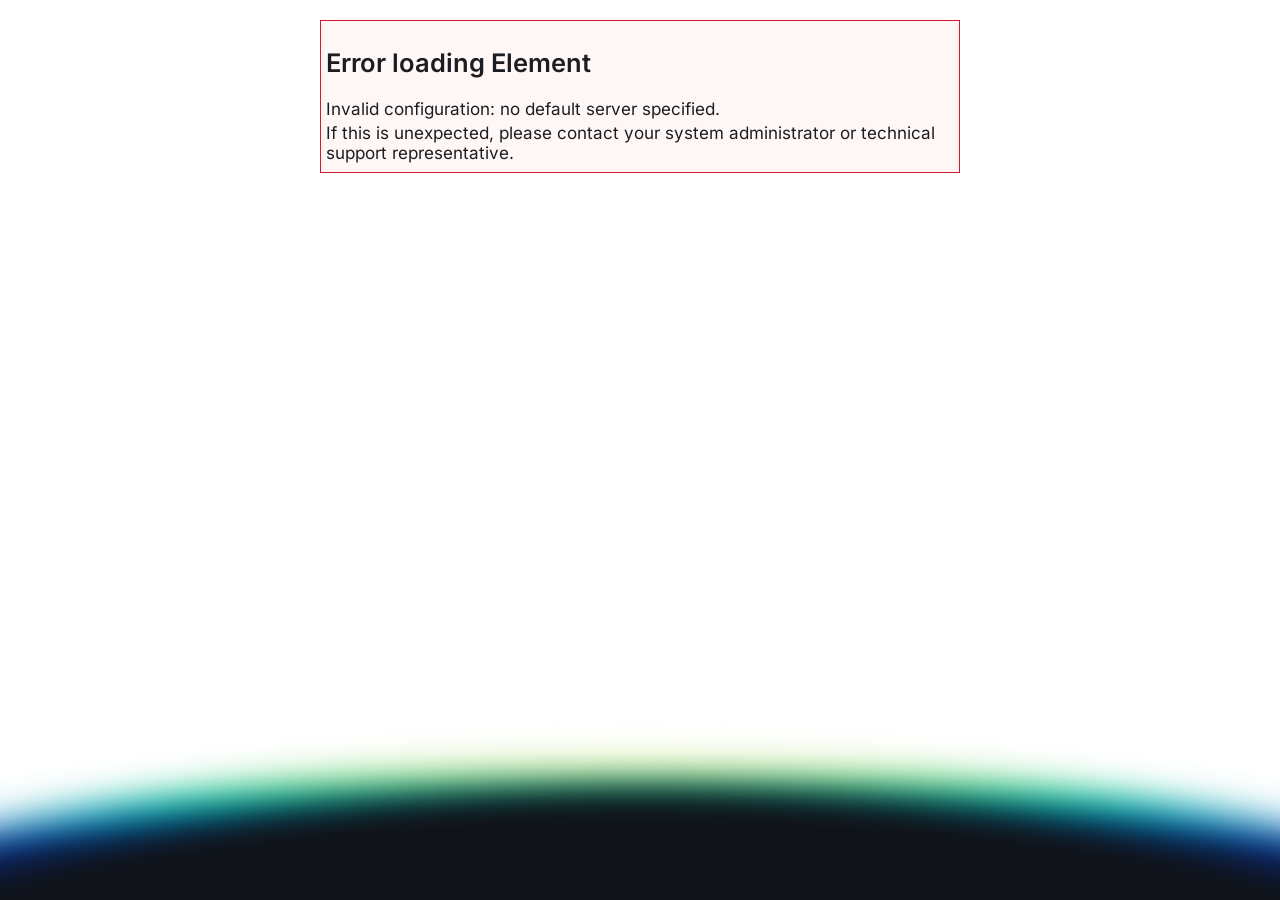
==== mobile_guide/index.html @ f9a5f27f "Init repo" ====
<!doctype html>
<!--
    Please note: This page is similar to the one at mobile.element.io so any changes made here can potentially
    be applied to that site as well. They still share the mobile-apps.ts file for updating the app metadata.
-->
<html lang="en">
    <head>
        <title>Element Mobile Guide</title>
        <meta name="viewport" content="width=device-width, initial-scale=1.0" />
        <meta name="apple-itunes-app" content="app-id=id1631335820" />
    <script defer src="../bundles/d26c72fdccc8e292f681/mobileguide.js"></script><link href="../bundles/d26c72fdccc8e292f681/mobileguide.css" rel="stylesheet"></head>

    <body>
        <div class="mx_HomePage_errorContainer">
            <!-- populated by JS if needed -->
        </div>

        <div class="mx_HomePage_container">
            <header>
                <div class="mx_HomePage_header">
                    <div>
                        <img src="./assets/element-logo.svg" alt="Element Logo" width="148px" height="32px" />
                    </div>
                    <div>
                        <p id="header_title">Join Element.</p>
                    </div>
                </div>
                <hr />
            </header>

            <main>
                <div class="mx_HomePage_col mx_Spacer">
                    <p>
                        The <a id="back_to_element_button" href="#" class="mx_DesktopLink">desktop site</a> does
                        <b>not</b> work on mobile, please download the app.
                    </p>
                </div>
                <div class="mx_HomePage_col mx_Spacer">
                    <div class="mx_HomePage_row">
                        <div class="mx_HomePage_step_number">
                            <span>1</span>
                        </div>
                        <div>
                            <h1 id="step1_heading">Download Element</h1>
                            <div class="mx_StoreLinks">
                                <a
                                    href="https://apps.apple.com/app/element-x-secure-chat-call/id1631335820"
                                    target="_blank"
                                    class="mx_StoreBadge"
                                    id="app_store_link"
                                >
                                    <img
                                        src="./assets/app-store-badge.svg"
                                        alt="Download on the App Store."
                                        width="120px"
                                        height="40px"
                                    />
                                </a>
                                <a
                                    href="https://play.google.com/store/apps/details?id=io.element.android.x"
                                    target="_blank"
                                    class="mx_StoreBadge"
                                    id="play_store_link"
                                >
                                    <img
                                        src="./assets/google-play-badge.svg"
                                        alt="Get it on Google Play."
                                        width="135px"
                                        height="40px"
                                    />
                                </a>
                            </div>
                            <p id="f_droid_section">
                                Also available on
                                <a
                                    href="https://f-droid.org/packages/io.element.android.x"
                                    target="_blank"
                                    class="mx_ClearDecoration"
                                    id="f_droid_link"
                                    >F-Droid</a
                                >
                            </p>
                        </div>
                    </div>
                </div>
                <div id="step2_container" class="mx_HomePage_col mx_Spacer" style="display: none">
                    <div class="mx_HomePage_row">
                        <div class="mx_HomePage_step_number">
                            <span>2</span>
                        </div>
                        <div>
                            <h1>Come back here to sign in</h1>
                            <p id="step2_description">This will set up your app</p>
                            <a class="mx_Button" id="deep_link_button" href="#">Sign in</a>
                        </div>
                    </div>
                </div>
            </main>
        </div>

        <footer>
            <div class="mx_BottomGradient"></div>
        </footer>
    </body>
</html>
---- bundles/d26c72fdccc8e292f681/mobileguide.css ----
@layer cpd-semantic, custom, cpd-base;@font-face{ascent-override:91.2883%;descent-override:22.7301%;font-display:swap;font-family:"Inter Fallback: Helvetica Neue";font-style:normal;font-weight:400;line-gap-override:0%;size-adjust:106.1198%;src:local("Helvetica Neue"),local("HelveticaNeue")}@font-face{ascent-override:89.9412%;descent-override:22.3946%;font-display:swap;font-family:"Inter Fallback: Segoe UI";font-style:normal;font-weight:400;size-adjust:107.7093%;src:local("Segoe UI"),local("SegoeUI")}@font-face{ascent-override:90.2384%;descent-override:22.4686%;font-display:swap;font-family:"Inter Fallback: Roboto";font-style:normal;font-weight:400;size-adjust:107.3546%;src:local("Roboto Regular"),local("Roboto-Regular")}@font-face{ascent-override:92.3027%;descent-override:22.9826%;font-display:swap;font-family:"Inter Fallback: Ubuntu";font-style:normal;font-weight:400;line-gap-override:0%;size-adjust:104.9536%;src:local("Ubuntu Regular"),local("Ubuntu-Regular")}@font-face{ascent-override:92.9112%;descent-override:23.1342%;font-display:swap;font-family:"Inter Fallback: Fira Sans";font-style:normal;font-weight:400;size-adjust:104.2662%;src:local("Fira Sans Regular"),local("FiraSans-Regular")}@font-face{ascent-override:96.1571%;descent-override:23.9423%;font-display:swap;font-family:"Inter Fallback: Noto Sans";font-style:normal;font-weight:400;size-adjust:100.7466%;src:local("Noto Sans Regular"),local("NotoSans-Regular")}@font-face{ascent-override:90.4365%;descent-override:22.518%;font-display:swap;font-family:"Inter Fallback: Arial";font-style:normal;font-weight:400;line-gap-override:0%;size-adjust:107.1194%;src:local("Arial"),local("ArialMT")}@font-face{ascent-override:90.3285%;descent-override:22.4911%;font-display:swap;font-family:"Inter Fallback: Helvetica Neue";font-style:italic;font-weight:400;line-gap-override:0%;size-adjust:107.2475%;src:local("Helvetica Neue Italic"),local("HelveticaNeue-Italic")}@font-face{ascent-override:87.4238%;descent-override:21.7678%;font-display:swap;font-family:"Inter Fallback: Segoe UI";font-style:italic;font-weight:400;size-adjust:110.8108%;src:local("Segoe UI Italic"),local("SegoeUI-Italic")}@font-face{ascent-override:87.2269%;descent-override:21.7188%;font-display:swap;font-family:"Inter Fallback: Roboto";font-style:italic;font-weight:400;size-adjust:111.0609%;src:local("Roboto Italic"),local("Roboto-Italic")}@font-face{ascent-override:88.7154%;descent-override:22.0894%;font-display:swap;font-family:"Inter Fallback: Ubuntu";font-style:italic;font-weight:400;line-gap-override:0%;size-adjust:109.1974%;src:local("Ubuntu Italic"),local("Ubuntu-Italic")}@font-face{ascent-override:91.3366%;descent-override:22.7421%;font-display:swap;font-family:"Inter Fallback: Fira Sans";font-style:italic;font-weight:400;size-adjust:106.0637%;src:local("Fira Sans Italic"),local("FiraSans-Italic")}@font-face{ascent-override:90.1268%;descent-override:22.4409%;font-display:swap;font-family:"Inter Fallback: Noto Sans";font-style:italic;font-weight:400;size-adjust:107.4874%;src:local("Noto Sans Italic"),local("NotoSans-Italic")}@font-face{ascent-override:89.885%;descent-override:22.3806%;font-display:swap;font-family:"Inter Fallback: Arial";font-style:italic;font-weight:400;line-gap-override:0%;size-adjust:107.7766%;src:local("Arial Italic"),local("Arial-ItalicMT")}@font-face{ascent-override:93.3765%;descent-override:23.25%;font-display:swap;font-family:"Inter Fallback: Helvetica Neue";font-style:normal;font-weight:500;line-gap-override:0%;size-adjust:103.7466%;src:local("Helvetica Neue Medium"),local("HelveticaNeue-Medium")}@font-face{ascent-override:91.8744%;descent-override:22.876%;font-display:swap;font-family:"Inter Fallback: Segoe UI";font-style:normal;font-weight:500;size-adjust:105.4429%;src:local("Segoe UI Semibold"),local("SegoeUI-Semibold")}@font-face{ascent-override:90.1094%;descent-override:22.4365%;font-display:swap;font-family:"Inter Fallback: Roboto";font-style:normal;font-weight:500;size-adjust:107.5082%;src:local("Roboto Medium"),local("Roboto-Medium")}@font-face{ascent-override:93.5773%;descent-override:23.3%;font-display:swap;font-family:"Inter Fallback: Ubuntu";font-style:normal;font-weight:500;line-gap-override:0%;size-adjust:103.524%;src:local("Ubuntu Medium"),local("Ubuntu-Medium")}@font-face{ascent-override:92.1717%;descent-override:22.95%;font-display:swap;font-family:"Inter Fallback: Fira Sans";font-style:normal;font-weight:500;size-adjust:105.1028%;src:local("Fira Sans Medium"),local("FiraSans-Medium")}@font-face{ascent-override:96.7903%;descent-override:24.1%;font-display:swap;font-family:"Inter Fallback: Noto Sans";font-style:normal;font-weight:500;size-adjust:100.0875%;src:local("Noto Sans Medium"),local("NotoSans-Medium")}@font-face{ascent-override:92.8129%;descent-override:23.1097%;font-display:swap;font-family:"Inter Fallback: Helvetica Neue";font-style:italic;font-weight:500;line-gap-override:0%;size-adjust:104.3767%;src:local("Helvetica Neue Medium Italic"),local("HelveticaNeue-MediumItalic")}@font-face{ascent-override:90.3452%;descent-override:22.4952%;font-display:swap;font-family:"Inter Fallback: Segoe UI";font-style:italic;font-weight:500;line-gap-override:0%;size-adjust:107.2276%;src:local("Segoe UI Semibold Italic"),local("SegoeUI-SemiboldItalic")}@font-face{ascent-override:87.0316%;descent-override:21.6702%;font-display:swap;font-family:"Inter Fallback: Roboto";font-style:italic;font-weight:500;size-adjust:111.3102%;src:local("Roboto Medium Italic"),local("Roboto-MediumItalic")}@font-face{ascent-override:90.6173%;descent-override:22.563%;font-display:swap;font-family:"Inter Fallback: Ubuntu";font-style:italic;font-weight:500;line-gap-override:0%;size-adjust:106.9056%;src:local("Ubuntu Medium Italic"),local("Ubuntu-MediumItalic")}@font-face{ascent-override:90.2181%;descent-override:22.4636%;font-display:swap;font-family:"Inter Fallback: Fira Sans";font-style:italic;font-weight:500;size-adjust:107.3787%;src:local("Fira Sans Medium Italic"),local("FiraSans-MediumItalic")}@font-face{ascent-override:91.0165%;descent-override:22.6624%;font-display:swap;font-family:"Inter Fallback: Noto Sans";font-style:italic;font-weight:500;size-adjust:106.4367%;src:local("Noto Sans Medium Italic"),local("NotoSans-MediumItalic")}@font-face{ascent-override:95.4228%;descent-override:23.7595%;font-display:swap;font-family:"Inter Fallback: Helvetica Neue";font-style:normal;font-weight:600;line-gap-override:0%;size-adjust:101.5218%;src:local("Helvetica Neue Bold"),local("HelveticaNeue-Bold")}@font-face{ascent-override:94.4483%;descent-override:23.5169%;font-display:swap;font-family:"Inter Fallback: Segoe UI";font-style:normal;font-weight:600;size-adjust:102.5694%;src:local("Segoe UI Bold"),local("SegoeUI-Bold")}@font-face{ascent-override:89.886%;descent-override:22.3809%;font-display:swap;font-family:"Inter Fallback: Roboto";font-style:normal;font-weight:600;size-adjust:107.7754%;src:local("Roboto Bold"),local("Roboto-Bold")}@font-face{ascent-override:95.4228%;descent-override:23.7595%;font-display:swap;font-family:"Inter Fallback: Ubuntu";font-style:normal;font-weight:600;line-gap-override:0%;size-adjust:101.5218%;src:local("Ubuntu Bold"),local("Ubuntu-Bold")}@font-face{ascent-override:91.2481%;descent-override:22.72%;font-display:swap;font-family:"Inter Fallback: Fira Sans";font-style:normal;font-weight:600;size-adjust:106.1666%;src:local("Fira Sans SemiBold"),local("FiraSans-SemiBold")}@font-face{ascent-override:97.8084%;descent-override:24.3535%;font-display:swap;font-family:"Inter Fallback: Noto Sans";font-style:normal;font-weight:600;size-adjust:99.0457%;src:local("Noto Sans SemiBold"),local("NotoSans-SemiBold")}@font-face{ascent-override:95.419%;descent-override:23.7586%;font-display:swap;font-family:"Inter Fallback: Arial";font-style:normal;font-weight:600;line-gap-override:0%;size-adjust:101.5259%;src:local("Arial Bold"),local("Arial-BoldMT")}@font-face{ascent-override:94.9556%;descent-override:23.6432%;font-display:swap;font-family:"Inter Fallback: Helvetica Neue";font-style:italic;font-weight:600;line-gap-override:0%;size-adjust:102.0213%;src:local("Helvetica Neue Bold Italic"),local("HelveticaNeue-BoldItalic")}@font-face{ascent-override:93.4049%;descent-override:23.2571%;font-display:swap;font-family:"Inter Fallback: Segoe UI";font-style:italic;font-weight:600;size-adjust:103.7152%;src:local("Segoe UI Bold Italic"),local("SegoeUI-BoldItalic")}@font-face{ascent-override:86.7537%;descent-override:21.601%;font-display:swap;font-family:"Inter Fallback: Roboto";font-style:italic;font-weight:600;size-adjust:111.6667%;src:local("Roboto Bold Italic"),local("Roboto-BoldItalic")}@font-face{ascent-override:92.3893%;descent-override:23.0042%;font-display:swap;font-family:"Inter Fallback: Ubuntu";font-style:italic;font-weight:600;line-gap-override:0%;size-adjust:104.8553%;src:local("Ubuntu Bold Italic"),local("Ubuntu-BoldItalic")}@font-face{ascent-override:89.2306%;descent-override:22.2177%;font-display:swap;font-family:"Inter Fallback: Fira Sans";font-style:italic;font-weight:600;size-adjust:108.567%;src:local("Fira Sans SemiBold Italic"),local("FiraSans-SemiBoldItalic")}@font-face{ascent-override:91.9944%;descent-override:22.9059%;font-display:swap;font-family:"Inter Fallback: Noto Sans";font-style:italic;font-weight:600;size-adjust:105.3053%;src:local("Noto Sans SemiBold Italic"),local("NotoSans-SemiBoldItalic")}@font-face{ascent-override:94.7544%;descent-override:23.5931%;font-display:swap;font-family:"Inter Fallback: Arial";font-style:italic;font-weight:600;line-gap-override:0%;size-adjust:102.238%;src:local("Arial Bold Italic"),local("Arial-BoldItalicMT")}@media screen{@layer cpd-base{:root,[class*=cpd-theme-]{--cpd-space-scale:4px;--cpd-space-0x:0;--cpd-space-6x:24px;--cpd-space-10x:40px;--cpd-space-11x:44px;--cpd-space-12x:48px;--cpd-space-16x:64px;--cpd-space-36x:144px;--cpd-space-56x:224px;--cpd-border-width-1:1px;--cpd-border-width-2:2px;--cpd-border-width-4:4px;--cpd-border-width-0-5:0.5px;--cpd-font-family-sans:Inter,"Inter Fallback: Helvetica Neue","Inter Fallback: Segoe UI","Inter Fallback: Roboto","Inter Fallback: Ubuntu","Inter Fallback: Fira Sans","Inter Fallback: Noto Sans","Inter Fallback: Arial","Helvetica Neue","Segoe UI",Roboto,Ubuntu,"Fira Sans","Noto Sans",Arial,sans-serif;--cpd-font-family-mono:Inconsolata,ui-monospace,monospace;--cpd-font-weight-regular:400;--cpd-font-weight-medium:500;--cpd-font-weight-semibold:600;--cpd-font-line-height-minimum:1;--cpd-font-line-height-tight:1.25;--cpd-font-line-height-regular:1.5;--cpd-font-size-body-xs:0.6875rem;--cpd-font-size-body-sm:0.8125rem;--cpd-font-size-body-md:0.9375rem;--cpd-font-size-body-lg:1.0625rem;--cpd-font-size-heading-sm:1.25rem;--cpd-font-size-heading-md:1.5rem;--cpd-font-size-heading-lg:1.75rem;--cpd-font-size-heading-xl:2rem;--cpd-font-size-root:1rem;--cpd-font-letter-spacing-body-xs:0.0048em;--cpd-font-letter-spacing-body-sm:-0.0031em;--cpd-font-letter-spacing-body-md:-0.0088em;--cpd-font-letter-spacing-body-lg:-0.0128em;--cpd-font-letter-spacing-heading-sm:-0.0166em;--cpd-font-letter-spacing-heading-md:-0.0195em;--cpd-font-letter-spacing-heading-lg:-0.0209em;--cpd-font-letter-spacing-heading-xl:-0.0216em;--cpd-space-0-5x:2px;--cpd-space-1x:var(--cpd-space-scale);--cpd-space-1-5x:6px;--cpd-space-2x:8px;--cpd-space-3x:12px;--cpd-space-4x:16px;--cpd-space-5x:20px;--cpd-space-7x:28px;--cpd-space-8x:32px;--cpd-space-9x:36px;--cpd-space-13x:52px;--cpd-space-14x:56px;--cpd-space-15x:60px;--cpd-space-20x:80px;--cpd-space-24x:96px;--cpd-space-28x:112px;--cpd-space-32x:128px;--cpd-space-40x:160px;--cpd-space-48x:192px;--cpd-space-64x:256px;--cpd-font-body-xs-regular:var(--cpd-font-weight-regular) var(--cpd-font-size-body-xs)/var(--cpd-font-line-height-regular) var(--cpd-font-family-sans);--cpd-font-body-xs-medium:var(--cpd-font-weight-medium) var(--cpd-font-size-body-xs)/var(--cpd-font-line-height-regular) var(--cpd-font-family-sans);--cpd-font-body-xs-semibold:var(--cpd-font-weight-semibold) var(--cpd-font-size-body-xs)/var(--cpd-font-line-height-regular) var(--cpd-font-family-sans);--cpd-font-body-sm-regular:var(--cpd-font-weight-regular) var(--cpd-font-size-body-sm)/var(--cpd-font-line-height-regular) var(--cpd-font-family-sans);--cpd-font-body-sm-medium:var(--cpd-font-weight-medium) var(--cpd-font-size-body-sm)/var(--cpd-font-line-height-regular) var(--cpd-font-family-sans);--cpd-font-body-sm-semibold:var(--cpd-font-weight-semibold) var(--cpd-font-size-body-sm)/var(--cpd-font-line-height-regular) var(--cpd-font-family-sans);--cpd-font-body-md-regular:var(--cpd-font-weight-regular) var(--cpd-font-size-body-md)/var(--cpd-font-line-height-regular) var(--cpd-font-family-sans);--cpd-font-body-md-medium:var(--cpd-font-weight-medium) var(--cpd-font-size-body-md)/var(--cpd-font-line-height-regular) var(--cpd-font-family-sans);--cpd-font-body-md-semibold:var(--cpd-font-weight-semibold) var(--cpd-font-size-body-md)/var(--cpd-font-line-height-regular) var(--cpd-font-family-sans);--cpd-font-body-lg-regular:var(--cpd-font-weight-regular) var(--cpd-font-size-body-lg)/var(--cpd-font-line-height-regular) var(--cpd-font-family-sans);--cpd-font-body-lg-medium:var(--cpd-font-weight-medium) var(--cpd-font-size-body-lg)/var(--cpd-font-line-height-regular) var(--cpd-font-family-sans);--cpd-font-body-lg-semibold:var(--cpd-font-weight-semibold) var(--cpd-font-size-body-lg)/var(--cpd-font-line-height-regular) var(--cpd-font-family-sans);--cpd-font-heading-sm-regular:var(--cpd-font-weight-regular) var(--cpd-font-size-heading-sm)/var(--cpd-font-line-height-tight) var(--cpd-font-family-sans);--cpd-font-heading-sm-medium:var(--cpd-font-weight-medium) var(--cpd-font-size-heading-sm)/var(--cpd-font-line-height-tight) var(--cpd-font-family-sans);--cpd-font-heading-sm-semibold:var(--cpd-font-weight-semibold) var(--cpd-font-size-heading-sm)/var(--cpd-font-line-height-tight) var(--cpd-font-family-sans);--cpd-font-heading-md-regular:var(--cpd-font-weight-regular) var(--cpd-font-size-heading-md)/var(--cpd-font-line-height-tight) var(--cpd-font-family-sans);--cpd-font-heading-md-semibold:var(--cpd-font-weight-semibold) var(--cpd-font-size-heading-md)/var(--cpd-font-line-height-tight) var(--cpd-font-family-sans);--cpd-font-heading-lg-regular:var(--cpd-font-weight-regular) var(--cpd-font-size-heading-lg)/var(--cpd-font-line-height-tight) var(--cpd-font-family-sans);--cpd-font-heading-lg-semibold:var(--cpd-font-weight-semibold) var(--cpd-font-size-heading-lg)/var(--cpd-font-line-height-tight) var(--cpd-font-family-sans);--cpd-font-heading-xl-regular:var(--cpd-font-weight-regular) var(--cpd-font-size-heading-xl)/var(--cpd-font-line-height-tight) var(--cpd-font-family-sans);--cpd-font-heading-xl-semibold:var(--cpd-font-weight-semibold) var(--cpd-font-size-heading-xl)/var(--cpd-font-line-height-tight) var(--cpd-font-family-sans)}}}@media screen{@layer cpd-semantic{:root,[class*=cpd-theme-]{--cpd-color-text-primary:var(--cpd-color-gray-1400);--cpd-color-text-secondary:var(--cpd-color-gray-900);--cpd-color-text-disabled:var(--cpd-color-gray-800);--cpd-color-text-action-primary:var(--cpd-color-gray-1400);--cpd-color-text-action-accent:var(--cpd-color-green-900);--cpd-color-text-link-external:var(--cpd-color-blue-1100);--cpd-color-text-critical-primary:var(--cpd-color-red-900);--cpd-color-text-success-primary:var(--cpd-color-green-900);--cpd-color-text-info-primary:var(--cpd-color-blue-1100);--cpd-color-text-on-solid-primary:var(--cpd-color-theme-bg);--cpd-color-text-decorative-1:var(--cpd-color-lime-1100);--cpd-color-text-decorative-2:var(--cpd-color-cyan-1100);--cpd-color-text-decorative-3:var(--cpd-color-fuchsia-1100);--cpd-color-text-decorative-4:var(--cpd-color-purple-1100);--cpd-color-text-decorative-5:var(--cpd-color-pink-1100);--cpd-color-text-decorative-6:var(--cpd-color-orange-1100);--cpd-color-text-badge-accent:var(--cpd-color-green-1100);--cpd-color-text-badge-info:var(--cpd-color-blue-1100);--cpd-color-bg-subtle-primary:var(--cpd-color-gray-400);--cpd-color-bg-subtle-secondary:var(--cpd-color-gray-300);--cpd-color-bg-canvas-default:var(--cpd-color-theme-bg);--cpd-color-bg-canvas-disabled:var(--cpd-color-gray-200);--cpd-color-bg-action-primary-rest:var(--cpd-color-gray-1400);--cpd-color-bg-action-primary-hovered:var(--cpd-color-gray-1200);--cpd-color-bg-action-primary-pressed:var(--cpd-color-gray-1100);--cpd-color-bg-action-primary-disabled:var(--cpd-color-gray-700);--cpd-color-bg-action-secondary-rest:var(--cpd-color-theme-bg);--cpd-color-bg-action-secondary-hovered:var(--cpd-color-alpha-gray-200);--cpd-color-bg-action-secondary-pressed:var(--cpd-color-alpha-gray-300);--cpd-color-bg-action-tertiary-rest:var(--cpd-color-theme-bg);--cpd-color-bg-action-tertiary-hovered:var(--cpd-color-gray-300);--cpd-color-bg-action-tertiary-selected:var(--cpd-color-gray-400);--cpd-color-bg-critical-primary:var(--cpd-color-red-900);--cpd-color-bg-critical-hovered:var(--cpd-color-red-1000);--cpd-color-bg-critical-subtle:var(--cpd-color-red-200);--cpd-color-bg-critical-subtle-hovered:var(--cpd-color-red-300);--cpd-color-bg-success-subtle:var(--cpd-color-green-200);--cpd-color-bg-info-subtle:var(--cpd-color-blue-200);--cpd-color-bg-decorative-1:var(--cpd-color-lime-300);--cpd-color-bg-decorative-2:var(--cpd-color-cyan-300);--cpd-color-bg-decorative-3:var(--cpd-color-fuchsia-300);--cpd-color-bg-decorative-4:var(--cpd-color-purple-300);--cpd-color-bg-decorative-5:var(--cpd-color-pink-300);--cpd-color-bg-decorative-6:var(--cpd-color-orange-300);--cpd-color-bg-accent-rest:var(--cpd-color-green-900);--cpd-color-bg-accent-hovered:var(--cpd-color-green-1000);--cpd-color-bg-accent-pressed:var(--cpd-color-green-1100);--cpd-color-bg-accent-selected:var(--cpd-color-alpha-green-300);--cpd-color-bg-badge-accent:var(--cpd-color-green-400);--cpd-color-bg-badge-info:var(--cpd-color-blue-400);--cpd-color-bg-badge-default:var(--cpd-color-theme-bg);--cpd-color-bg-badge-primary:var(--cpd-color-gray-1400);--cpd-color-bg-badge-secondary:var(--cpd-color-gray-400);--cpd-color-bg-badge-critical:var(--cpd-color-red-300);--cpd-color-border-disabled:var(--cpd-color-gray-500);--cpd-color-border-focused:var(--cpd-color-blue-900);--cpd-color-border-interactive-primary:var(--cpd-color-gray-800);--cpd-color-border-interactive-secondary:var(--cpd-color-gray-600);--cpd-color-border-interactive-hovered:var(--cpd-color-gray-1100);--cpd-color-border-critical-primary:var(--cpd-color-red-900);--cpd-color-border-critical-hovered:var(--cpd-color-red-1000);--cpd-color-border-critical-subtle:var(--cpd-color-red-500);--cpd-color-border-success-subtle:var(--cpd-color-green-500);--cpd-color-border-info-subtle:var(--cpd-color-blue-700);--cpd-color-border-accent-subtle:var(--cpd-color-green-700);--cpd-color-border-accent-primary:var(--cpd-color-green-900);--cpd-color-icon-primary:var(--cpd-color-gray-1400);--cpd-color-icon-secondary:var(--cpd-color-gray-900);--cpd-color-icon-tertiary:var(--cpd-color-gray-800);--cpd-color-icon-quaternary:var(--cpd-color-gray-700);--cpd-color-icon-disabled:var(--cpd-color-gray-700);--cpd-color-icon-primary-alpha:var(--cpd-color-alpha-gray-1400);--cpd-color-icon-secondary-alpha:var(--cpd-color-alpha-gray-900);--cpd-color-icon-tertiary-alpha:var(--cpd-color-alpha-gray-800);--cpd-color-icon-quaternary-alpha:var(--cpd-color-alpha-gray-700);--cpd-color-icon-accent-tertiary:var(--cpd-color-green-800);--cpd-color-icon-accent-primary:var(--cpd-color-green-900);--cpd-color-icon-critical-primary:var(--cpd-color-red-900);--cpd-color-icon-success-primary:var(--cpd-color-green-900);--cpd-color-icon-info-primary:var(--cpd-color-blue-1100);--cpd-color-icon-on-solid-primary:var(--cpd-color-theme-bg);--cpd-color-gradient-subtle-stop1:var(--cpd-color-alpha-green-500);--cpd-color-gradient-subtle-stop2:var(--cpd-color-alpha-green-400);--cpd-color-gradient-subtle-stop3:var(--cpd-color-alpha-green-300);--cpd-color-gradient-subtle-stop4:var(--cpd-color-alpha-green-200);--cpd-color-gradient-subtle-stop5:var(--cpd-color-alpha-green-100);--cpd-color-gradient-subtle-stop6:var(--cpd-color-transparent);--cpd-color-gradient-info-stop1:var(--cpd-color-blue-200);--cpd-color-gradient-info-stop2:var(--cpd-color-theme-bg);--cpd-color-gradient-critical-stop1:var(--cpd-color-red-200);--cpd-color-gradient-critical-stop2:var(--cpd-color-theme-bg);--cpd-color-separator-primary:var(--cpd-color-gray-400);--cpd-color-separator-secondary:var(--cpd-color-gray-300);--cpd-color-gradient-subtle-linear:linear-gradient(180deg,var(--cpd-color-gradient-subtle-stop1) 0%,var(--cpd-color-gradient-subtle-stop2) 20%,var(--cpd-color-gradient-subtle-stop3) 40%,var(--cpd-color-gradient-subtle-stop4) 60%,var(--cpd-color-gradient-subtle-stop5) 80%,var(--cpd-color-gradient-subtle-stop6) 100%);--cpd-color-gradient-info-linear:linear-gradient(180deg,var(--cpd-color-gradient-info-stop1) 0%,var(--cpd-color-gradient-info-stop2) 100%);--cpd-color-gradient-critical-linear:linear-gradient(180deg,var(--cpd-color-gradient-critical-stop1) 0%,var(--cpd-color-gradient-critical-stop2) 100%)}}}@media screen{@layer cpd-base{.cpd-theme-light.cpd-theme-light{--cpd-color-theme-bg:#fff;--cpd-color-gray-100:#fbfcfd;--cpd-color-gray-200:#f7f9fa;--cpd-color-gray-300:#f0f2f5;--cpd-color-gray-400:#e1e6ec;--cpd-color-gray-500:#cdd3da;--cpd-color-gray-600:#bdc4cc;--cpd-color-gray-700:#a6adb7;--cpd-color-gray-800:#818a95;--cpd-color-gray-900:#656d77;--cpd-color-gray-1000:#595e67;--cpd-color-gray-1100:#4c5158;--cpd-color-gray-1200:#3c4045;--cpd-color-gray-1300:#2b2d32;--cpd-color-gray-1400:#1b1d22;--cpd-color-red-100:#fffaf9;--cpd-color-red-200:#fff7f6;--cpd-color-red-300:#ffefec;--cpd-color-red-400:#ffdfda;--cpd-color-red-500:#ffc5bc;--cpd-color-red-600:#ffafa5;--cpd-color-red-700:#ff8c81;--cpd-color-red-800:#ff3d3d;--cpd-color-red-900:#d51928;--cpd-color-red-1000:#bc0f22;--cpd-color-red-1100:#a4041d;--cpd-color-red-1200:#850006;--cpd-color-red-1300:#620000;--cpd-color-red-1400:#450000;--cpd-color-orange-100:#fffaf7;--cpd-color-orange-200:#fff6ef;--cpd-color-orange-300:#ffefe4;--cpd-color-orange-400:#ffdfc8;--cpd-color-orange-500:#ffc8a1;--cpd-color-orange-600:#fdb37c;--cpd-color-orange-700:#f89440;--cpd-color-orange-800:#dc6700;--cpd-color-orange-900:#bc4500;--cpd-color-orange-1000:#ac3300;--cpd-color-orange-1100:#9b2200;--cpd-color-orange-1200:#850000;--cpd-color-orange-1300:#620000;--cpd-color-orange-1400:#450000;--cpd-color-yellow-100:#fffcf0;--cpd-color-yellow-200:#fff8e0;--cpd-color-yellow-300:#fff2c1;--cpd-color-yellow-400:#ffe484;--cpd-color-yellow-500:#fbce00;--cpd-color-yellow-600:#f1bd00;--cpd-color-yellow-700:#dea200;--cpd-color-yellow-800:#be7a00;--cpd-color-yellow-900:#9f5b00;--cpd-color-yellow-1000:#8f4d00;--cpd-color-yellow-1100:#803f00;--cpd-color-yellow-1200:#692e00;--cpd-color-yellow-1300:#541a00;--cpd-color-yellow-1400:#410600;--cpd-color-lime-100:#f8fdf6;--cpd-color-lime-200:#f1fcee;--cpd-color-lime-300:#e0f8d9;--cpd-color-lime-400:#c8f1ba;--cpd-color-lime-500:#99e57e;--cpd-color-lime-600:#76db4c;--cpd-color-lime-700:#54c424;--cpd-color-lime-800:#359d18;--cpd-color-lime-900:#197d0c;--cpd-color-lime-1000:#006e00;--cpd-color-lime-1100:#005f00;--cpd-color-lime-1200:#004b00;--cpd-color-lime-1300:#003600;--cpd-color-lime-1400:#002400;--cpd-color-green-100:#f8fdfb;--cpd-color-green-200:#f1fbf6;--cpd-color-green-300:#e3f7ed;--cpd-color-green-400:#c6eedb;--cpd-color-green-500:#98e1c1;--cpd-color-green-600:#71d7ae;--cpd-color-green-700:#0bc491;--cpd-color-green-800:#009b78;--cpd-color-green-900:#007a61;--cpd-color-green-1000:#006b52;--cpd-color-green-1100:#005c45;--cpd-color-green-1200:#004933;--cpd-color-green-1300:#003420;--cpd-color-green-1400:#002311;--cpd-color-cyan-100:#f8fdfd;--cpd-color-cyan-200:#f1fafb;--cpd-color-cyan-300:#e3f5f8;--cpd-color-cyan-400:#c7ecf0;--cpd-color-cyan-500:#9bdde5;--cpd-color-cyan-600:#76d1dd;--cpd-color-cyan-700:#15becf;--cpd-color-cyan-800:#0094c0;--cpd-color-cyan-900:#0072ac;--cpd-color-cyan-1000:#00629c;--cpd-color-cyan-1100:#00548c;--cpd-color-cyan-1200:#004077;--cpd-color-cyan-1300:#002b61;--cpd-color-cyan-1400:#00194f;--cpd-color-blue-100:#f9fcff;--cpd-color-blue-200:#f4f8ff;--cpd-color-blue-300:#e9f2ff;--cpd-color-blue-400:#d8e7fe;--cpd-color-blue-500:#bad5fc;--cpd-color-blue-600:#a3c6fa;--cpd-color-blue-700:#7eaff6;--cpd-color-blue-800:#4088ee;--cpd-color-blue-900:#0467dd;--cpd-color-blue-1000:#0558c7;--cpd-color-blue-1100:#064ab1;--cpd-color-blue-1200:#043894;--cpd-color-blue-1300:#012478;--cpd-color-blue-1400:#000e65;--cpd-color-purple-100:#fbfbff;--cpd-color-purple-200:#f8f7ff;--cpd-color-purple-300:#f1efff;--cpd-color-purple-400:#e6e2ff;--cpd-color-purple-500:#d4cdff;--cpd-color-purple-600:#c5bbff;--cpd-color-purple-700:#b1a0ff;--cpd-color-purple-800:#9271fd;--cpd-color-purple-900:#7a47f1;--cpd-color-purple-1000:#6b37de;--cpd-color-purple-1100:#5d26cd;--cpd-color-purple-1200:#4c05b5;--cpd-color-purple-1300:#33008d;--cpd-color-purple-1400:#200066;--cpd-color-fuchsia-100:#fefafe;--cpd-color-fuchsia-200:#fcf5fd;--cpd-color-fuchsia-300:#faeefb;--cpd-color-fuchsia-400:#f6dff7;--cpd-color-fuchsia-500:#edc6f0;--cpd-color-fuchsia-600:#e7b2ea;--cpd-color-fuchsia-700:#db93e1;--cpd-color-fuchsia-800:#c85ed1;--cpd-color-fuchsia-900:#ad33bd;--cpd-color-fuchsia-1000:#972aaa;--cpd-color-fuchsia-1100:#822198;--cpd-color-fuchsia-1200:#671481;--cpd-color-fuchsia-1300:#4e0068;--cpd-color-fuchsia-1400:#34004c;--cpd-color-pink-100:#fffafb;--cpd-color-pink-200:#fff5f7;--cpd-color-pink-300:#ffecf0;--cpd-color-pink-400:#ffdee5;--cpd-color-pink-500:#ffc2cf;--cpd-color-pink-600:#ffadc0;--cpd-color-pink-700:#ff88a6;--cpd-color-pink-800:#f7407d;--cpd-color-pink-900:#d20c65;--cpd-color-pink-1000:#b80a5b;--cpd-color-pink-1100:#9f0850;--cpd-color-pink-1200:#7e0642;--cpd-color-pink-1300:#5f002b;--cpd-color-pink-1400:#430017;--cpd-color-alpha-gray-100:rgba(54,105,155,.02);--cpd-color-alpha-gray-200:rgba(54,104,129,.04);--cpd-color-alpha-gray-300:rgba(5,38,87,.06);--cpd-color-alpha-gray-400:rgba(5,46,97,.12);--cpd-color-alpha-gray-500:rgba(5,36,72,.2);--cpd-color-alpha-gray-600:rgba(1,29,60,.26);--cpd-color-alpha-gray-700:rgba(1,21,50,.35);--cpd-color-alpha-gray-800:rgba(3,21,43,.5);--cpd-color-alpha-gray-900:rgba(3,16,33,.61);--cpd-color-alpha-gray-1000:rgba(3,12,27,.66);--cpd-color-alpha-gray-1100:rgba(3,11,22,.71);--cpd-color-alpha-gray-1200:rgba(2,7,13,.77);--cpd-color-alpha-gray-1300:rgba(3,5,12,.84);--cpd-color-alpha-gray-1400:rgba(2,4,8,.9);--cpd-color-alpha-red-100:rgba(255,89,56,.03);--cpd-color-alpha-red-200:rgba(255,57,31,.04);--cpd-color-alpha-red-300:rgba(255,56,20,.08);--cpd-color-alpha-red-400:rgba(255,43,10,.15);--cpd-color-alpha-red-500:rgba(255,38,5,.27);--cpd-color-alpha-red-600:rgba(255,34,5,.36);--cpd-color-alpha-red-700:rgba(255,26,5,.5);--cpd-color-alpha-red-800:rgba(255,5,5,.77);--cpd-color-alpha-red-900:rgba(207,2,19,.91);--cpd-color-alpha-red-1000:rgba(187,2,23,.95);--cpd-color-alpha-red-1100:rgba(162,1,28,.99);--cpd-color-alpha-red-1200:#850007;--cpd-color-alpha-red-1300:#610000;--cpd-color-alpha-red-1400:#470000;--cpd-color-alpha-orange-100:rgba(255,129,56,.04);--cpd-color-alpha-orange-200:rgba(255,125,25,.07);--cpd-color-alpha-orange-300:rgba(255,108,10,.11);--cpd-color-alpha-orange-400:rgba(255,109,5,.22);--cpd-color-alpha-orange-500:rgba(255,106,0,.37);--cpd-color-alpha-orange-600:rgba(252,111,3,.52);--cpd-color-alpha-orange-700:rgba(245,110,0,.75);--cpd-color-alpha-orange-800:#db6600;--cpd-color-alpha-orange-900:#bd4500;--cpd-color-alpha-orange-1000:#ad3400;--cpd-color-alpha-orange-1100:#992100;--cpd-color-alpha-orange-1200:#850000;--cpd-color-alpha-orange-1300:#610000;--cpd-color-alpha-orange-1400:#470000;--cpd-color-alpha-yellow-100:rgba(255,205,5,.06);--cpd-color-alpha-yellow-200:rgba(255,199,15,.13);--cpd-color-alpha-yellow-300:rgba(255,201,5,.25);--cpd-color-alpha-yellow-400:rgba(255,201,5,.49);--cpd-color-alpha-yellow-500:#facc00;--cpd-color-alpha-yellow-600:#f0bc00;--cpd-color-alpha-yellow-700:#e0a500;--cpd-color-alpha-yellow-800:#bd7b00;--cpd-color-alpha-yellow-900:#9e5a00;--cpd-color-alpha-yellow-1000:#8f4c00;--cpd-color-alpha-yellow-1100:#804000;--cpd-color-alpha-yellow-1200:#6b2e00;--cpd-color-alpha-yellow-1300:#571b00;--cpd-color-alpha-yellow-1400:#420700;--cpd-color-alpha-lime-100:rgba(79,205,29,.04);--cpd-color-alpha-lime-200:rgba(56,212,12,.07);--cpd-color-alpha-lime-300:rgba(46,207,2,.15);--cpd-color-alpha-lime-400:rgba(58,206,9,.28);--cpd-color-alpha-lime-500:rgba(55,202,2,.51);--cpd-color-alpha-lime-600:rgba(64,206,3,.71);--cpd-color-alpha-lime-700:rgba(57,189,0,.86);--cpd-color-alpha-lime-800:rgba(32,147,1,.91);--cpd-color-alpha-lime-900:rgba(16,121,2,.96);--cpd-color-alpha-lime-1000:#007000;--cpd-color-alpha-lime-1100:#006100;--cpd-color-alpha-lime-1200:#004d00;--cpd-color-alpha-lime-1300:#003800;--cpd-color-alpha-lime-1400:#002400;--cpd-color-alpha-green-100:rgba(22,187,121,.03);--cpd-color-alpha-green-200:rgba(22,187,105,.06);--cpd-color-alpha-green-300:rgba(0,184,92,.11);--cpd-color-alpha-green-400:rgba(7,182,97,.23);--cpd-color-alpha-green-500:rgba(4,185,106,.41);--cpd-color-alpha-green-600:rgba(1,183,110,.56);--cpd-color-alpha-green-700:rgba(1,193,138,.96);--cpd-color-alpha-green-800:#009975;--cpd-color-alpha-green-900:#007a62;--cpd-color-alpha-green-1000:#006b52;--cpd-color-alpha-green-1100:#005c45;--cpd-color-alpha-green-1200:#004732;--cpd-color-alpha-green-1300:#00331f;--cpd-color-alpha-green-1400:#002411;--cpd-color-alpha-cyan-100:rgba(22,187,187,.03);--cpd-color-alpha-cyan-200:rgba(22,171,187,.06);--cpd-color-alpha-cyan-300:rgba(0,168,194,.11);--cpd-color-alpha-cyan-400:rgba(0,170,189,.22);--cpd-color-alpha-cyan-500:rgba(5,171,189,.4);--cpd-color-alpha-cyan-600:rgba(1,170,193,.54);--cpd-color-alpha-cyan-700:rgba(1,183,203,.92);--cpd-color-alpha-cyan-800:#0095c2;--cpd-color-alpha-cyan-900:#0074ad;--cpd-color-alpha-cyan-1000:#00649e;--cpd-color-alpha-cyan-1100:#00568f;--cpd-color-alpha-cyan-1200:#003f75;--cpd-color-alpha-cyan-1300:#002c61;--cpd-color-alpha-cyan-1400:#001a52;--cpd-color-alpha-blue-100:rgba(56,156,255,.03);--cpd-color-alpha-blue-200:rgba(36,116,255,.05);--cpd-color-alpha-blue-300:rgba(10,112,255,.09);--cpd-color-alpha-blue-400:rgba(11,106,249,.16);--cpd-color-alpha-blue-500:rgba(9,108,246,.28);--cpd-color-alpha-blue-600:rgba(6,99,239,.37);--cpd-color-alpha-blue-700:rgba(2,100,237,.51);--cpd-color-alpha-blue-800:rgba(0,98,235,.75);--cpd-color-alpha-blue-900:rgba(1,101,223,.99);--cpd-color-alpha-blue-1000:rgba(2,86,197,.99);--cpd-color-alpha-blue-1100:rgba(1,72,178,.98);--cpd-color-alpha-blue-1200:rgba(1,54,147,.99);--cpd-color-alpha-blue-1300:#012579;--cpd-color-alpha-blue-1400:#000e66;--cpd-color-alpha-purple-100:rgba(56,56,255,.02);--cpd-color-alpha-purple-200:rgba(83,56,255,.04);--cpd-color-alpha-purple-300:rgba(56,25,255,.07);--cpd-color-alpha-purple-400:rgba(47,15,255,.12);--cpd-color-alpha-purple-500:rgba(38,5,255,.2);--cpd-color-alpha-purple-600:rgba(43,5,255,.27);--cpd-color-alpha-purple-700:rgba(51,5,255,.38);--cpd-color-alpha-purple-800:rgba(59,1,249,.56);--cpd-color-alpha-purple-900:rgba(73,2,237,.73);--cpd-color-alpha-purple-1000:rgba(69,2,212,.79);--cpd-color-alpha-purple-1100:rgba(67,3,196,.86);--cpd-color-alpha-purple-1200:rgba(74,2,182,.99);--cpd-color-alpha-purple-1300:#34008f;--cpd-color-alpha-purple-1400:#200066;--cpd-color-alpha-fuchsia-100:rgba(204,5,204,.02);--cpd-color-alpha-fuchsia-200:rgba(181,5,204,.04);--cpd-color-alpha-fuchsia-300:rgba(182,12,198,.07);--cpd-color-alpha-fuchsia-400:rgba(189,9,195,.13);--cpd-color-alpha-fuchsia-500:rgba(180,7,192,.23);--cpd-color-alpha-fuchsia-600:rgba(178,7,187,.31);--cpd-color-alpha-fuchsia-700:rgba(170,4,185,.43);--cpd-color-alpha-fuchsia-800:rgba(171,3,186,.64);--cpd-color-alpha-fuchsia-900:rgba(153,0,173,.8);--cpd-color-alpha-fuchsia-1000:rgba(130,1,152,.84);--cpd-color-alpha-fuchsia-1100:rgba(115,3,140,.88);--cpd-color-alpha-fuchsia-1200:rgba(93,2,121,.93);--cpd-color-alpha-fuchsia-1300:#4d0066;--cpd-color-alpha-fuchsia-1400:#34004d;--cpd-color-alpha-pink-100:rgba(255,5,55,.02);--cpd-color-alpha-pink-200:rgba(255,5,55,.04);--cpd-color-alpha-pink-300:rgba(255,20,71,.08);--cpd-color-alpha-pink-400:rgba(255,0,55,.13);--cpd-color-alpha-pink-500:rgba(255,0,55,.24);--cpd-color-alpha-pink-600:rgba(255,5,63,.33);--cpd-color-alpha-pink-700:rgba(255,0,64,.47);--cpd-color-alpha-pink-800:rgba(245,0,82,.75);--cpd-color-alpha-pink-900:rgba(207,2,94,.96);--cpd-color-alpha-pink-1000:rgba(182,2,86,.97);--cpd-color-alpha-pink-1100:rgba(158,0,76,.97);--cpd-color-alpha-pink-1200:rgba(121,1,61,.98);--cpd-color-alpha-pink-1300:#61002c;--cpd-color-alpha-pink-1400:#420017;--cpd-color-transparent:transparent}}}@media screen and (prefers-color-scheme:light){@layer cpd-base{:root{--cpd-color-theme-bg:#fff;--cpd-color-gray-100:#fbfcfd;--cpd-color-gray-200:#f7f9fa;--cpd-color-gray-300:#f0f2f5;--cpd-color-gray-400:#e1e6ec;--cpd-color-gray-500:#cdd3da;--cpd-color-gray-600:#bdc4cc;--cpd-color-gray-700:#a6adb7;--cpd-color-gray-800:#818a95;--cpd-color-gray-900:#656d77;--cpd-color-gray-1000:#595e67;--cpd-color-gray-1100:#4c5158;--cpd-color-gray-1200:#3c4045;--cpd-color-gray-1300:#2b2d32;--cpd-color-gray-1400:#1b1d22;--cpd-color-red-100:#fffaf9;--cpd-color-red-200:#fff7f6;--cpd-color-red-300:#ffefec;--cpd-color-red-400:#ffdfda;--cpd-color-red-500:#ffc5bc;--cpd-color-red-600:#ffafa5;--cpd-color-red-700:#ff8c81;--cpd-color-red-800:#ff3d3d;--cpd-color-red-900:#d51928;--cpd-color-red-1000:#bc0f22;--cpd-color-red-1100:#a4041d;--cpd-color-red-1200:#850006;--cpd-color-red-1300:#620000;--cpd-color-red-1400:#450000;--cpd-color-orange-100:#fffaf7;--cpd-color-orange-200:#fff6ef;--cpd-color-orange-300:#ffefe4;--cpd-color-orange-400:#ffdfc8;--cpd-color-orange-500:#ffc8a1;--cpd-color-orange-600:#fdb37c;--cpd-color-orange-700:#f89440;--cpd-color-orange-800:#dc6700;--cpd-color-orange-900:#bc4500;--cpd-color-orange-1000:#ac3300;--cpd-color-orange-1100:#9b2200;--cpd-color-orange-1200:#850000;--cpd-color-orange-1300:#620000;--cpd-color-orange-1400:#450000;--cpd-color-yellow-100:#fffcf0;--cpd-color-yellow-200:#fff8e0;--cpd-color-yellow-300:#fff2c1;--cpd-color-yellow-400:#ffe484;--cpd-color-yellow-500:#fbce00;--cpd-color-yellow-600:#f1bd00;--cpd-color-yellow-700:#dea200;--cpd-color-yellow-800:#be7a00;--cpd-color-yellow-900:#9f5b00;--cpd-color-yellow-1000:#8f4d00;--cpd-color-yellow-1100:#803f00;--cpd-color-yellow-1200:#692e00;--cpd-color-yellow-1300:#541a00;--cpd-color-yellow-1400:#410600;--cpd-color-lime-100:#f8fdf6;--cpd-color-lime-200:#f1fcee;--cpd-color-lime-300:#e0f8d9;--cpd-color-lime-400:#c8f1ba;--cpd-color-lime-500:#99e57e;--cpd-color-lime-600:#76db4c;--cpd-color-lime-700:#54c424;--cpd-color-lime-800:#359d18;--cpd-color-lime-900:#197d0c;--cpd-color-lime-1000:#006e00;--cpd-color-lime-1100:#005f00;--cpd-color-lime-1200:#004b00;--cpd-color-lime-1300:#003600;--cpd-color-lime-1400:#002400;--cpd-color-green-100:#f8fdfb;--cpd-color-green-200:#f1fbf6;--cpd-color-green-300:#e3f7ed;--cpd-color-green-400:#c6eedb;--cpd-color-green-500:#98e1c1;--cpd-color-green-600:#71d7ae;--cpd-color-green-700:#0bc491;--cpd-color-green-800:#009b78;--cpd-color-green-900:#007a61;--cpd-color-green-1000:#006b52;--cpd-color-green-1100:#005c45;--cpd-color-green-1200:#004933;--cpd-color-green-1300:#003420;--cpd-color-green-1400:#002311;--cpd-color-cyan-100:#f8fdfd;--cpd-color-cyan-200:#f1fafb;--cpd-color-cyan-300:#e3f5f8;--cpd-color-cyan-400:#c7ecf0;--cpd-color-cyan-500:#9bdde5;--cpd-color-cyan-600:#76d1dd;--cpd-color-cyan-700:#15becf;--cpd-color-cyan-800:#0094c0;--cpd-color-cyan-900:#0072ac;--cpd-color-cyan-1000:#00629c;--cpd-color-cyan-1100:#00548c;--cpd-color-cyan-1200:#004077;--cpd-color-cyan-1300:#002b61;--cpd-color-cyan-1400:#00194f;--cpd-color-blue-100:#f9fcff;--cpd-color-blue-200:#f4f8ff;--cpd-color-blue-300:#e9f2ff;--cpd-color-blue-400:#d8e7fe;--cpd-color-blue-500:#bad5fc;--cpd-color-blue-600:#a3c6fa;--cpd-color-blue-700:#7eaff6;--cpd-color-blue-800:#4088ee;--cpd-color-blue-900:#0467dd;--cpd-color-blue-1000:#0558c7;--cpd-color-blue-1100:#064ab1;--cpd-color-blue-1200:#043894;--cpd-color-blue-1300:#012478;--cpd-color-blue-1400:#000e65;--cpd-color-purple-100:#fbfbff;--cpd-color-purple-200:#f8f7ff;--cpd-color-purple-300:#f1efff;--cpd-color-purple-400:#e6e2ff;--cpd-color-purple-500:#d4cdff;--cpd-color-purple-600:#c5bbff;--cpd-color-purple-700:#b1a0ff;--cpd-color-purple-800:#9271fd;--cpd-color-purple-900:#7a47f1;--cpd-color-purple-1000:#6b37de;--cpd-color-purple-1100:#5d26cd;--cpd-color-purple-1200:#4c05b5;--cpd-color-purple-1300:#33008d;--cpd-color-purple-1400:#200066;--cpd-color-fuchsia-100:#fefafe;--cpd-color-fuchsia-200:#fcf5fd;--cpd-color-fuchsia-300:#faeefb;--cpd-color-fuchsia-400:#f6dff7;--cpd-color-fuchsia-500:#edc6f0;--cpd-color-fuchsia-600:#e7b2ea;--cpd-color-fuchsia-700:#db93e1;--cpd-color-fuchsia-800:#c85ed1;--cpd-color-fuchsia-900:#ad33bd;--cpd-color-fuchsia-1000:#972aaa;--cpd-color-fuchsia-1100:#822198;--cpd-color-fuchsia-1200:#671481;--cpd-color-fuchsia-1300:#4e0068;--cpd-color-fuchsia-1400:#34004c;--cpd-color-pink-100:#fffafb;--cpd-color-pink-200:#fff5f7;--cpd-color-pink-300:#ffecf0;--cpd-color-pink-400:#ffdee5;--cpd-color-pink-500:#ffc2cf;--cpd-color-pink-600:#ffadc0;--cpd-color-pink-700:#ff88a6;--cpd-color-pink-800:#f7407d;--cpd-color-pink-900:#d20c65;--cpd-color-pink-1000:#b80a5b;--cpd-color-pink-1100:#9f0850;--cpd-color-pink-1200:#7e0642;--cpd-color-pink-1300:#5f002b;--cpd-color-pink-1400:#430017;--cpd-color-alpha-gray-100:rgba(54,105,155,.02);--cpd-color-alpha-gray-200:rgba(54,104,129,.04);--cpd-color-alpha-gray-300:rgba(5,38,87,.06);--cpd-color-alpha-gray-400:rgba(5,46,97,.12);--cpd-color-alpha-gray-500:rgba(5,36,72,.2);--cpd-color-alpha-gray-600:rgba(1,29,60,.26);--cpd-color-alpha-gray-700:rgba(1,21,50,.35);--cpd-color-alpha-gray-800:rgba(3,21,43,.5);--cpd-color-alpha-gray-900:rgba(3,16,33,.61);--cpd-color-alpha-gray-1000:rgba(3,12,27,.66);--cpd-color-alpha-gray-1100:rgba(3,11,22,.71);--cpd-color-alpha-gray-1200:rgba(2,7,13,.77);--cpd-color-alpha-gray-1300:rgba(3,5,12,.84);--cpd-color-alpha-gray-1400:rgba(2,4,8,.9);--cpd-color-alpha-red-100:rgba(255,89,56,.03);--cpd-color-alpha-red-200:rgba(255,57,31,.04);--cpd-color-alpha-red-300:rgba(255,56,20,.08);--cpd-color-alpha-red-400:rgba(255,43,10,.15);--cpd-color-alpha-red-500:rgba(255,38,5,.27);--cpd-color-alpha-red-600:rgba(255,34,5,.36);--cpd-color-alpha-red-700:rgba(255,26,5,.5);--cpd-color-alpha-red-800:rgba(255,5,5,.77);--cpd-color-alpha-red-900:rgba(207,2,19,.91);--cpd-color-alpha-red-1000:rgba(187,2,23,.95);--cpd-color-alpha-red-1100:rgba(162,1,28,.99);--cpd-color-alpha-red-1200:#850007;--cpd-color-alpha-red-1300:#610000;--cpd-color-alpha-red-1400:#470000;--cpd-color-alpha-orange-100:rgba(255,129,56,.04);--cpd-color-alpha-orange-200:rgba(255,125,25,.07);--cpd-color-alpha-orange-300:rgba(255,108,10,.11);--cpd-color-alpha-orange-400:rgba(255,109,5,.22);--cpd-color-alpha-orange-500:rgba(255,106,0,.37);--cpd-color-alpha-orange-600:rgba(252,111,3,.52);--cpd-color-alpha-orange-700:rgba(245,110,0,.75);--cpd-color-alpha-orange-800:#db6600;--cpd-color-alpha-orange-900:#bd4500;--cpd-color-alpha-orange-1000:#ad3400;--cpd-color-alpha-orange-1100:#992100;--cpd-color-alpha-orange-1200:#850000;--cpd-color-alpha-orange-1300:#610000;--cpd-color-alpha-orange-1400:#470000;--cpd-color-alpha-yellow-100:rgba(255,205,5,.06);--cpd-color-alpha-yellow-200:rgba(255,199,15,.13);--cpd-color-alpha-yellow-300:rgba(255,201,5,.25);--cpd-color-alpha-yellow-400:rgba(255,201,5,.49);--cpd-color-alpha-yellow-500:#facc00;--cpd-color-alpha-yellow-600:#f0bc00;--cpd-color-alpha-yellow-700:#e0a500;--cpd-color-alpha-yellow-800:#bd7b00;--cpd-color-alpha-yellow-900:#9e5a00;--cpd-color-alpha-yellow-1000:#8f4c00;--cpd-color-alpha-yellow-1100:#804000;--cpd-color-alpha-yellow-1200:#6b2e00;--cpd-color-alpha-yellow-1300:#571b00;--cpd-color-alpha-yellow-1400:#420700;--cpd-color-alpha-lime-100:rgba(79,205,29,.04);--cpd-color-alpha-lime-200:rgba(56,212,12,.07);--cpd-color-alpha-lime-300:rgba(46,207,2,.15);--cpd-color-alpha-lime-400:rgba(58,206,9,.28);--cpd-color-alpha-lime-500:rgba(55,202,2,.51);--cpd-color-alpha-lime-600:rgba(64,206,3,.71);--cpd-color-alpha-lime-700:rgba(57,189,0,.86);--cpd-color-alpha-lime-800:rgba(32,147,1,.91);--cpd-color-alpha-lime-900:rgba(16,121,2,.96);--cpd-color-alpha-lime-1000:#007000;--cpd-color-alpha-lime-1100:#006100;--cpd-color-alpha-lime-1200:#004d00;--cpd-color-alpha-lime-1300:#003800;--cpd-color-alpha-lime-1400:#002400;--cpd-color-alpha-green-100:rgba(22,187,121,.03);--cpd-color-alpha-green-200:rgba(22,187,105,.06);--cpd-color-alpha-green-300:rgba(0,184,92,.11);--cpd-color-alpha-green-400:rgba(7,182,97,.23);--cpd-color-alpha-green-500:rgba(4,185,106,.41);--cpd-color-alpha-green-600:rgba(1,183,110,.56);--cpd-color-alpha-green-700:rgba(1,193,138,.96);--cpd-color-alpha-green-800:#009975;--cpd-color-alpha-green-900:#007a62;--cpd-color-alpha-green-1000:#006b52;--cpd-color-alpha-green-1100:#005c45;--cpd-color-alpha-green-1200:#004732;--cpd-color-alpha-green-1300:#00331f;--cpd-color-alpha-green-1400:#002411;--cpd-color-alpha-cyan-100:rgba(22,187,187,.03);--cpd-color-alpha-cyan-200:rgba(22,171,187,.06);--cpd-color-alpha-cyan-300:rgba(0,168,194,.11);--cpd-color-alpha-cyan-400:rgba(0,170,189,.22);--cpd-color-alpha-cyan-500:rgba(5,171,189,.4);--cpd-color-alpha-cyan-600:rgba(1,170,193,.54);--cpd-color-alpha-cyan-700:rgba(1,183,203,.92);--cpd-color-alpha-cyan-800:#0095c2;--cpd-color-alpha-cyan-900:#0074ad;--cpd-color-alpha-cyan-1000:#00649e;--cpd-color-alpha-cyan-1100:#00568f;--cpd-color-alpha-cyan-1200:#003f75;--cpd-color-alpha-cyan-1300:#002c61;--cpd-color-alpha-cyan-1400:#001a52;--cpd-color-alpha-blue-100:rgba(56,156,255,.03);--cpd-color-alpha-blue-200:rgba(36,116,255,.05);--cpd-color-alpha-blue-300:rgba(10,112,255,.09);--cpd-color-alpha-blue-400:rgba(11,106,249,.16);--cpd-color-alpha-blue-500:rgba(9,108,246,.28);--cpd-color-alpha-blue-600:rgba(6,99,239,.37);--cpd-color-alpha-blue-700:rgba(2,100,237,.51);--cpd-color-alpha-blue-800:rgba(0,98,235,.75);--cpd-color-alpha-blue-900:rgba(1,101,223,.99);--cpd-color-alpha-blue-1000:rgba(2,86,197,.99);--cpd-color-alpha-blue-1100:rgba(1,72,178,.98);--cpd-color-alpha-blue-1200:rgba(1,54,147,.99);--cpd-color-alpha-blue-1300:#012579;--cpd-color-alpha-blue-1400:#000e66;--cpd-color-alpha-purple-100:rgba(56,56,255,.02);--cpd-color-alpha-purple-200:rgba(83,56,255,.04);--cpd-color-alpha-purple-300:rgba(56,25,255,.07);--cpd-color-alpha-purple-400:rgba(47,15,255,.12);--cpd-color-alpha-purple-500:rgba(38,5,255,.2);--cpd-color-alpha-purple-600:rgba(43,5,255,.27);--cpd-color-alpha-purple-700:rgba(51,5,255,.38);--cpd-color-alpha-purple-800:rgba(59,1,249,.56);--cpd-color-alpha-purple-900:rgba(73,2,237,.73);--cpd-color-alpha-purple-1000:rgba(69,2,212,.79);--cpd-color-alpha-purple-1100:rgba(67,3,196,.86);--cpd-color-alpha-purple-1200:rgba(74,2,182,.99);--cpd-color-alpha-purple-1300:#34008f;--cpd-color-alpha-purple-1400:#200066;--cpd-color-alpha-fuchsia-100:rgba(204,5,204,.02);--cpd-color-alpha-fuchsia-200:rgba(181,5,204,.04);--cpd-color-alpha-fuchsia-300:rgba(182,12,198,.07);--cpd-color-alpha-fuchsia-400:rgba(189,9,195,.13);--cpd-color-alpha-fuchsia-500:rgba(180,7,192,.23);--cpd-color-alpha-fuchsia-600:rgba(178,7,187,.31);--cpd-color-alpha-fuchsia-700:rgba(170,4,185,.43);--cpd-color-alpha-fuchsia-800:rgba(171,3,186,.64);--cpd-color-alpha-fuchsia-900:rgba(153,0,173,.8);--cpd-color-alpha-fuchsia-1000:rgba(130,1,152,.84);--cpd-color-alpha-fuchsia-1100:rgba(115,3,140,.88);--cpd-color-alpha-fuchsia-1200:rgba(93,2,121,.93);--cpd-color-alpha-fuchsia-1300:#4d0066;--cpd-color-alpha-fuchsia-1400:#34004d;--cpd-color-alpha-pink-100:rgba(255,5,55,.02);--cpd-color-alpha-pink-200:rgba(255,5,55,.04);--cpd-color-alpha-pink-300:rgba(255,20,71,.08);--cpd-color-alpha-pink-400:rgba(255,0,55,.13);--cpd-color-alpha-pink-500:rgba(255,0,55,.24);--cpd-color-alpha-pink-600:rgba(255,5,63,.33);--cpd-color-alpha-pink-700:rgba(255,0,64,.47);--cpd-color-alpha-pink-800:rgba(245,0,82,.75);--cpd-color-alpha-pink-900:rgba(207,2,94,.96);--cpd-color-alpha-pink-1000:rgba(182,2,86,.97);--cpd-color-alpha-pink-1100:rgba(158,0,76,.97);--cpd-color-alpha-pink-1200:rgba(121,1,61,.98);--cpd-color-alpha-pink-1300:#61002c;--cpd-color-alpha-pink-1400:#420017;--cpd-color-transparent:transparent}}}@media screen{@layer cpd-semantic{.cpd-theme-light.cpd-theme-light{--cpd-color-bg-canvas-default-level-1:var(--cpd-color-theme-bg);--cpd-color-bg-subtle-secondary-level-0:var(--cpd-color-gray-300);--cpd-color-gradient-action-stop1:var(--cpd-color-green-500);--cpd-color-gradient-action-stop2:var(--cpd-color-green-700);--cpd-color-gradient-action-stop3:var(--cpd-color-green-900);--cpd-color-gradient-action-stop4:var(--cpd-color-green-1100);--cpd-color-gradient-action-linear:linear-gradient(180deg,var(--cpd-color-gradient-action-stop1) 0%,var(--cpd-color-gradient-action-stop2) 33%,var(--cpd-color-gradient-action-stop3) 66%,var(--cpd-color-gradient-action-stop4) 100%)}}}@media screen and (prefers-color-scheme:light){@layer cpd-semantic{:root{--cpd-color-bg-canvas-default-level-1:var(--cpd-color-theme-bg);--cpd-color-bg-subtle-secondary-level-0:var(--cpd-color-gray-300);--cpd-color-gradient-action-stop1:var(--cpd-color-green-500);--cpd-color-gradient-action-stop2:var(--cpd-color-green-700);--cpd-color-gradient-action-stop3:var(--cpd-color-green-900);--cpd-color-gradient-action-stop4:var(--cpd-color-green-1100);--cpd-color-gradient-action-linear:linear-gradient(180deg,var(--cpd-color-gradient-action-stop1) 0%,var(--cpd-color-gradient-action-stop2) 33%,var(--cpd-color-gradient-action-stop3) 66%,var(--cpd-color-gradient-action-stop4) 100%)}}}@media screen{@layer cpd-base{.cpd-theme-light-hc.cpd-theme-light-hc{--cpd-color-theme-bg:#fff;--cpd-color-gray-100:#f7f9fa;--cpd-color-gray-200:#f0f2f5;--cpd-color-gray-300:#e1e6ec;--cpd-color-gray-400:#d7dce3;--cpd-color-gray-500:#bdc4cc;--cpd-color-gray-600:#a6adb7;--cpd-color-gray-700:#878f9b;--cpd-color-gray-800:#6c737e;--cpd-color-gray-900:#474a51;--cpd-color-gray-1000:#3f4248;--cpd-color-gray-1100:#35383d;--cpd-color-gray-1200:#2d3034;--cpd-color-gray-1300:#1f2126;--cpd-color-gray-1400:#1a1c21;--cpd-color-red-100:#fff7f6;--cpd-color-red-200:#ffefec;--cpd-color-red-300:#ffdfda;--cpd-color-red-400:#ffd1ca;--cpd-color-red-500:#ffafa5;--cpd-color-red-600:#ff8c81;--cpd-color-red-700:#ff4e49;--cpd-color-red-800:#e11e2a;--cpd-color-red-900:#99001a;--cpd-color-red-1000:#8b000c;--cpd-color-red-1100:#700;--cpd-color-red-1200:#670000;--cpd-color-red-1300:#4c0000;--cpd-color-red-1400:#420000;--cpd-color-orange-100:#fff6ef;--cpd-color-orange-200:#ffefe4;--cpd-color-orange-300:#ffdfc8;--cpd-color-orange-400:#ffd4b5;--cpd-color-orange-500:#fdb37c;--cpd-color-orange-600:#f89440;--cpd-color-orange-700:#e26e00;--cpd-color-orange-800:#c44d00;--cpd-color-orange-900:#931700;--cpd-color-orange-1000:#890800;--cpd-color-orange-1100:#700;--cpd-color-orange-1200:#670000;--cpd-color-orange-1300:#4c0000;--cpd-color-orange-1400:#420000;--cpd-color-yellow-100:#fff8e0;--cpd-color-yellow-200:#fff2c1;--cpd-color-yellow-300:#ffe484;--cpd-color-yellow-400:#ffda49;--cpd-color-yellow-500:#f1bd00;--cpd-color-yellow-600:#dea200;--cpd-color-yellow-700:#c38100;--cpd-color-yellow-800:#a76300;--cpd-color-yellow-900:#773800;--cpd-color-yellow-1000:#6e3100;--cpd-color-yellow-1100:#612600;--cpd-color-yellow-1200:#571d00;--cpd-color-yellow-1300:#450c00;--cpd-color-yellow-1400:#3f0500;--cpd-color-lime-100:#f1fcee;--cpd-color-lime-200:#e0f8d9;--cpd-color-lime-300:#c8f1ba;--cpd-color-lime-400:#afeb9b;--cpd-color-lime-500:#76db4c;--cpd-color-lime-600:#54c424;--cpd-color-lime-700:#3aa31a;--cpd-color-lime-800:#1f850f;--cpd-color-lime-900:#005700;--cpd-color-lime-1000:#004f00;--cpd-color-lime-1100:#004200;--cpd-color-lime-1200:#003900;--cpd-color-lime-1300:#002900;--cpd-color-lime-1400:#020;--cpd-color-green-100:#f1fbf6;--cpd-color-green-200:#e3f7ed;--cpd-color-green-300:#c6eedb;--cpd-color-green-400:#afe8ce;--cpd-color-green-500:#71d7ae;--cpd-color-green-600:#0bc491;--cpd-color-green-700:#00a27c;--cpd-color-green-800:#008268;--cpd-color-green-900:#00553d;--cpd-color-green-1000:#004d36;--cpd-color-green-1100:#00402b;--cpd-color-green-1200:#003723;--cpd-color-green-1300:#002715;--cpd-color-green-1400:#00210f;--cpd-color-cyan-100:#f1fafb;--cpd-color-cyan-200:#e3f5f8;--cpd-color-cyan-300:#c7ecf0;--cpd-color-cyan-400:#b1e4eb;--cpd-color-cyan-500:#76d1dd;--cpd-color-cyan-600:#15becf;--cpd-color-cyan-700:#009ac3;--cpd-color-cyan-800:#007ab3;--cpd-color-cyan-900:#004c84;--cpd-color-cyan-1000:#00447b;--cpd-color-cyan-1100:#00376e;--cpd-color-cyan-1200:#002e64;--cpd-color-cyan-1300:#001e53;--cpd-color-cyan-1400:#00174d;--cpd-color-blue-100:#f4f8ff;--cpd-color-blue-200:#e9f2ff;--cpd-color-blue-300:#d8e7fe;--cpd-color-blue-400:#c8ddfd;--cpd-color-blue-500:#a3c6fa;--cpd-color-blue-600:#7eaff6;--cpd-color-blue-700:#4a8ef0;--cpd-color-blue-800:#046ee8;--cpd-color-blue-900:#0543a7;--cpd-color-blue-1000:#053b9a;--cpd-color-blue-1100:#043088;--cpd-color-blue-1200:#03277b;--cpd-color-blue-1300:#001569;--cpd-color-blue-1400:#000c63;--cpd-color-purple-100:#f8f7ff;--cpd-color-purple-200:#f1efff;--cpd-color-purple-300:#e6e2ff;--cpd-color-purple-400:#ddd8ff;--cpd-color-purple-500:#c5bbff;--cpd-color-purple-600:#b1a0ff;--cpd-color-purple-700:#9778fe;--cpd-color-purple-800:#824ef9;--cpd-color-purple-900:#571cc4;--cpd-color-purple-1000:#4f0dba;--cpd-color-purple-1100:#4200a6;--cpd-color-purple-1200:#360094;--cpd-color-purple-1300:#240070;--cpd-color-purple-1400:#1f0062;--cpd-color-fuchsia-100:#fcf5fd;--cpd-color-fuchsia-200:#faeefb;--cpd-color-fuchsia-300:#f6dff7;--cpd-color-fuchsia-400:#f1d2f3;--cpd-color-fuchsia-500:#e7b2ea;--cpd-color-fuchsia-600:#db93e1;--cpd-color-fuchsia-700:#cb68d4;--cpd-color-fuchsia-800:#b937c6;--cpd-color-fuchsia-900:#781c90;--cpd-color-fuchsia-1000:#6c1785;--cpd-color-fuchsia-1100:#5c0f76;--cpd-color-fuchsia-1200:#52026c;--cpd-color-fuchsia-1300:#3b0053;--cpd-color-fuchsia-1400:#32004a;--cpd-color-pink-100:#fff5f7;--cpd-color-pink-200:#ffecf0;--cpd-color-pink-300:#ffdee5;--cpd-color-pink-400:#ffd0da;--cpd-color-pink-500:#ffadc0;--cpd-color-pink-600:#ff88a6;--cpd-color-pink-700:#f94e84;--cpd-color-pink-800:#e00c6a;--cpd-color-pink-900:#92084b;--cpd-color-pink-1000:#840745;--cpd-color-pink-1100:#72003a;--cpd-color-pink-1200:#64002f;--cpd-color-pink-1300:#4a001c;--cpd-color-pink-1400:#410015;--cpd-color-alpha-gray-100:rgba(54,104,129,.04);--cpd-color-alpha-gray-200:rgba(5,38,87,.06);--cpd-color-alpha-gray-300:rgba(5,46,97,.12);--cpd-color-alpha-gray-400:rgba(5,37,81,.16);--cpd-color-alpha-gray-500:rgba(1,29,60,.26);--cpd-color-alpha-gray-600:rgba(1,21,50,.35);--cpd-color-alpha-gray-700:rgba(5,21,46,.48);--cpd-color-alpha-gray-800:rgba(2,14,34,.58);--cpd-color-alpha-gray-900:rgba(3,7,17,.73);--cpd-color-alpha-gray-1000:rgba(2,6,13,.76);--cpd-color-alpha-gray-1100:rgba(3,6,12,.8);--cpd-color-alpha-gray-1200:rgba(2,5,9,.83);--cpd-color-alpha-gray-1300:rgba(0,4,10,.88);--cpd-color-alpha-gray-1400:rgba(1,3,9,.9);--cpd-color-alpha-red-100:rgba(255,57,31,.04);--cpd-color-alpha-red-200:rgba(255,56,20,.08);--cpd-color-alpha-red-300:rgba(255,43,10,.15);--cpd-color-alpha-red-400:rgba(255,38,5,.21);--cpd-color-alpha-red-500:rgba(255,34,5,.36);--cpd-color-alpha-red-600:rgba(255,26,5,.5);--cpd-color-alpha-red-700:rgba(255,8,0,.72);--cpd-color-alpha-red-800:rgba(222,2,17,.89);--cpd-color-alpha-red-900:#99001a;--cpd-color-alpha-red-1000:#8a000b;--cpd-color-alpha-red-1100:#750000;--cpd-color-alpha-red-1200:#600;--cpd-color-alpha-red-1300:#4d0000;--cpd-color-alpha-red-1400:#420000;--cpd-color-alpha-orange-100:rgba(255,125,25,.07);--cpd-color-alpha-orange-200:rgba(255,108,10,.11);--cpd-color-alpha-orange-300:rgba(255,109,5,.22);--cpd-color-alpha-orange-400:rgba(255,112,10,.3);--cpd-color-alpha-orange-500:rgba(252,111,3,.52);--cpd-color-alpha-orange-600:rgba(245,110,0,.75);--cpd-color-alpha-orange-700:#e06c00;--cpd-color-alpha-orange-800:#c24e00;--cpd-color-alpha-orange-900:#941600;--cpd-color-alpha-orange-1000:#8a0900;--cpd-color-alpha-orange-1100:#750000;--cpd-color-alpha-orange-1200:#600;--cpd-color-alpha-orange-1300:#4d0000;--cpd-color-alpha-orange-1400:#420000;--cpd-color-alpha-yellow-100:rgba(255,199,15,.13);--cpd-color-alpha-yellow-200:rgba(255,201,5,.25);--cpd-color-alpha-yellow-300:rgba(255,201,5,.49);--cpd-color-alpha-yellow-400:rgba(255,204,0,.72);--cpd-color-alpha-yellow-500:#f0bc00;--cpd-color-alpha-yellow-600:#e0a500;--cpd-color-alpha-yellow-700:#c28100;--cpd-color-alpha-yellow-800:#a86500;--cpd-color-alpha-yellow-900:#753700;--cpd-color-alpha-yellow-1000:#703200;--cpd-color-alpha-yellow-1100:#612700;--cpd-color-alpha-yellow-1200:#571d00;--cpd-color-alpha-yellow-1300:#470c00;--cpd-color-alpha-yellow-1400:#3d0500;--cpd-color-alpha-lime-100:rgba(56,212,12,.07);--cpd-color-alpha-lime-200:rgba(46,207,2,.15);--cpd-color-alpha-lime-300:rgba(58,206,9,.28);--cpd-color-alpha-lime-400:rgba(55,204,5,.4);--cpd-color-alpha-lime-500:rgba(64,206,3,.71);--cpd-color-alpha-lime-600:rgba(57,189,0,.86);--cpd-color-alpha-lime-700:rgba(36,152,1,.9);--cpd-color-alpha-lime-800:rgba(18,126,2,.95);--cpd-color-alpha-lime-900:#005700;--cpd-color-alpha-lime-1000:#005200;--cpd-color-alpha-lime-1100:#004200;--cpd-color-alpha-lime-1200:#003800;--cpd-color-alpha-lime-1300:#002900;--cpd-color-alpha-lime-1400:#002400;--cpd-color-alpha-green-100:rgba(22,187,105,.06);--cpd-color-alpha-green-200:rgba(0,184,92,.11);--cpd-color-alpha-green-300:rgba(7,182,97,.23);--cpd-color-alpha-green-400:rgba(5,184,103,.32);--cpd-color-alpha-green-500:rgba(1,183,110,.56);--cpd-color-alpha-green-600:rgba(1,193,138,.96);--cpd-color-alpha-green-700:#00a37d;--cpd-color-alpha-green-800:#00856a;--cpd-color-alpha-green-900:#00573e;--cpd-color-alpha-green-1000:#004d36;--cpd-color-alpha-green-1100:#00422c;--cpd-color-alpha-green-1200:#003824;--cpd-color-alpha-green-1300:#002916;--cpd-color-alpha-green-1400:#002410;--cpd-color-alpha-cyan-100:rgba(22,171,187,.06);--cpd-color-alpha-cyan-200:rgba(0,168,194,.11);--cpd-color-alpha-cyan-300:rgba(0,170,189,.22);--cpd-color-alpha-cyan-400:rgba(3,169,191,.31);--cpd-color-alpha-cyan-500:rgba(1,170,193,.54);--cpd-color-alpha-cyan-600:rgba(1,183,203,.92);--cpd-color-alpha-cyan-700:#0098c2;--cpd-color-alpha-cyan-800:#007ab3;--cpd-color-alpha-cyan-900:#004d85;--cpd-color-alpha-cyan-1000:#00437a;--cpd-color-alpha-cyan-1100:#003870;--cpd-color-alpha-cyan-1200:#003066;--cpd-color-alpha-cyan-1300:#001e52;--cpd-color-alpha-cyan-1400:#00174d;--cpd-color-alpha-blue-100:rgba(36,116,255,.05);--cpd-color-alpha-blue-200:rgba(10,112,255,.09);--cpd-color-alpha-blue-300:rgba(11,106,249,.16);--cpd-color-alpha-blue-400:rgba(5,101,245,.22);--cpd-color-alpha-blue-500:rgba(6,99,239,.37);--cpd-color-alpha-blue-600:rgba(2,100,237,.51);--cpd-color-alpha-blue-700:rgba(0,98,235,.71);--cpd-color-alpha-blue-800:rgba(1,110,233,.99);--cpd-color-alpha-blue-900:rgba(2,65,167,.99);--cpd-color-alpha-blue-1000:rgba(2,57,151,.99);--cpd-color-alpha-blue-1100:rgba(1,46,137,.99);--cpd-color-alpha-blue-1200:rgba(0,37,122,.99);--cpd-color-alpha-blue-1300:#00156b;--cpd-color-alpha-blue-1400:#000b61;--cpd-color-alpha-purple-100:rgba(83,56,255,.04);--cpd-color-alpha-purple-200:rgba(56,25,255,.07);--cpd-color-alpha-purple-300:rgba(47,15,255,.12);--cpd-color-alpha-purple-400:rgba(43,10,255,.16);--cpd-color-alpha-purple-500:rgba(43,5,255,.27);--cpd-color-alpha-purple-600:rgba(51,5,255,.38);--cpd-color-alpha-purple-700:rgba(60,0,255,.53);--cpd-color-alpha-purple-800:rgba(76,2,247,.7);--cpd-color-alpha-purple-900:rgba(69,3,191,.9);--cpd-color-alpha-purple-1000:rgba(70,0,184,.95);--cpd-color-alpha-purple-1100:#4300a8;--cpd-color-alpha-purple-1200:#360094;--cpd-color-alpha-purple-1300:#240070;--cpd-color-alpha-purple-1400:#1f0061;--cpd-color-alpha-fuchsia-100:rgba(181,5,204,.04);--cpd-color-alpha-fuchsia-200:rgba(182,12,198,.07);--cpd-color-alpha-fuchsia-300:rgba(189,9,195,.13);--cpd-color-alpha-fuchsia-400:rgba(177,5,189,.18);--cpd-color-alpha-fuchsia-500:rgba(178,7,187,.31);--cpd-color-alpha-fuchsia-600:rgba(170,4,185,.43);--cpd-color-alpha-fuchsia-700:rgba(171,3,186,.6);--cpd-color-alpha-fuchsia-800:rgba(164,2,182,.79);--cpd-color-alpha-fuchsia-900:rgba(106,3,135,.9);--cpd-color-alpha-fuchsia-1000:rgba(94,0,122,.91);--cpd-color-alpha-fuchsia-1100:rgba(83,2,111,.95);--cpd-color-alpha-fuchsia-1200:#53026e;--cpd-color-alpha-fuchsia-1300:#3a0052;--cpd-color-alpha-fuchsia-1400:#34004d;--cpd-color-alpha-pink-100:rgba(255,5,55,.04);--cpd-color-alpha-pink-200:rgba(255,20,71,.08);--cpd-color-alpha-pink-300:rgba(255,0,55,.13);--cpd-color-alpha-pink-400:rgba(255,10,63,.19);--cpd-color-alpha-pink-500:rgba(255,5,63,.33);--cpd-color-alpha-pink-600:rgba(255,0,64,.47);--cpd-color-alpha-pink-700:rgba(247,2,80,.7);--cpd-color-alpha-pink-800:rgba(222,2,101,.96);--cpd-color-alpha-pink-900:rgba(143,0,69,.97);--cpd-color-alpha-pink-1000:rgba(131,2,66,.98);--cpd-color-alpha-pink-1100:#70003a;--cpd-color-alpha-pink-1200:#660030;--cpd-color-alpha-pink-1300:#4d001d;--cpd-color-alpha-pink-1400:#420015;--cpd-color-transparent:transparent}}}@media screen and (prefers-color-scheme:light) and (prefers-contrast:more){@layer cpd-base{:root{--cpd-color-theme-bg:#fff;--cpd-color-gray-100:#f7f9fa;--cpd-color-gray-200:#f0f2f5;--cpd-color-gray-300:#e1e6ec;--cpd-color-gray-400:#d7dce3;--cpd-color-gray-500:#bdc4cc;--cpd-color-gray-600:#a6adb7;--cpd-color-gray-700:#878f9b;--cpd-color-gray-800:#6c737e;--cpd-color-gray-900:#474a51;--cpd-color-gray-1000:#3f4248;--cpd-color-gray-1100:#35383d;--cpd-color-gray-1200:#2d3034;--cpd-color-gray-1300:#1f2126;--cpd-color-gray-1400:#1a1c21;--cpd-color-red-100:#fff7f6;--cpd-color-red-200:#ffefec;--cpd-color-red-300:#ffdfda;--cpd-color-red-400:#ffd1ca;--cpd-color-red-500:#ffafa5;--cpd-color-red-600:#ff8c81;--cpd-color-red-700:#ff4e49;--cpd-color-red-800:#e11e2a;--cpd-color-red-900:#99001a;--cpd-color-red-1000:#8b000c;--cpd-color-red-1100:#700;--cpd-color-red-1200:#670000;--cpd-color-red-1300:#4c0000;--cpd-color-red-1400:#420000;--cpd-color-orange-100:#fff6ef;--cpd-color-orange-200:#ffefe4;--cpd-color-orange-300:#ffdfc8;--cpd-color-orange-400:#ffd4b5;--cpd-color-orange-500:#fdb37c;--cpd-color-orange-600:#f89440;--cpd-color-orange-700:#e26e00;--cpd-color-orange-800:#c44d00;--cpd-color-orange-900:#931700;--cpd-color-orange-1000:#890800;--cpd-color-orange-1100:#700;--cpd-color-orange-1200:#670000;--cpd-color-orange-1300:#4c0000;--cpd-color-orange-1400:#420000;--cpd-color-yellow-100:#fff8e0;--cpd-color-yellow-200:#fff2c1;--cpd-color-yellow-300:#ffe484;--cpd-color-yellow-400:#ffda49;--cpd-color-yellow-500:#f1bd00;--cpd-color-yellow-600:#dea200;--cpd-color-yellow-700:#c38100;--cpd-color-yellow-800:#a76300;--cpd-color-yellow-900:#773800;--cpd-color-yellow-1000:#6e3100;--cpd-color-yellow-1100:#612600;--cpd-color-yellow-1200:#571d00;--cpd-color-yellow-1300:#450c00;--cpd-color-yellow-1400:#3f0500;--cpd-color-lime-100:#f1fcee;--cpd-color-lime-200:#e0f8d9;--cpd-color-lime-300:#c8f1ba;--cpd-color-lime-400:#afeb9b;--cpd-color-lime-500:#76db4c;--cpd-color-lime-600:#54c424;--cpd-color-lime-700:#3aa31a;--cpd-color-lime-800:#1f850f;--cpd-color-lime-900:#005700;--cpd-color-lime-1000:#004f00;--cpd-color-lime-1100:#004200;--cpd-color-lime-1200:#003900;--cpd-color-lime-1300:#002900;--cpd-color-lime-1400:#020;--cpd-color-green-100:#f1fbf6;--cpd-color-green-200:#e3f7ed;--cpd-color-green-300:#c6eedb;--cpd-color-green-400:#afe8ce;--cpd-color-green-500:#71d7ae;--cpd-color-green-600:#0bc491;--cpd-color-green-700:#00a27c;--cpd-color-green-800:#008268;--cpd-color-green-900:#00553d;--cpd-color-green-1000:#004d36;--cpd-color-green-1100:#00402b;--cpd-color-green-1200:#003723;--cpd-color-green-1300:#002715;--cpd-color-green-1400:#00210f;--cpd-color-cyan-100:#f1fafb;--cpd-color-cyan-200:#e3f5f8;--cpd-color-cyan-300:#c7ecf0;--cpd-color-cyan-400:#b1e4eb;--cpd-color-cyan-500:#76d1dd;--cpd-color-cyan-600:#15becf;--cpd-color-cyan-700:#009ac3;--cpd-color-cyan-800:#007ab3;--cpd-color-cyan-900:#004c84;--cpd-color-cyan-1000:#00447b;--cpd-color-cyan-1100:#00376e;--cpd-color-cyan-1200:#002e64;--cpd-color-cyan-1300:#001e53;--cpd-color-cyan-1400:#00174d;--cpd-color-blue-100:#f4f8ff;--cpd-color-blue-200:#e9f2ff;--cpd-color-blue-300:#d8e7fe;--cpd-color-blue-400:#c8ddfd;--cpd-color-blue-500:#a3c6fa;--cpd-color-blue-600:#7eaff6;--cpd-color-blue-700:#4a8ef0;--cpd-color-blue-800:#046ee8;--cpd-color-blue-900:#0543a7;--cpd-color-blue-1000:#053b9a;--cpd-color-blue-1100:#043088;--cpd-color-blue-1200:#03277b;--cpd-color-blue-1300:#001569;--cpd-color-blue-1400:#000c63;--cpd-color-purple-100:#f8f7ff;--cpd-color-purple-200:#f1efff;--cpd-color-purple-300:#e6e2ff;--cpd-color-purple-400:#ddd8ff;--cpd-color-purple-500:#c5bbff;--cpd-color-purple-600:#b1a0ff;--cpd-color-purple-700:#9778fe;--cpd-color-purple-800:#824ef9;--cpd-color-purple-900:#571cc4;--cpd-color-purple-1000:#4f0dba;--cpd-color-purple-1100:#4200a6;--cpd-color-purple-1200:#360094;--cpd-color-purple-1300:#240070;--cpd-color-purple-1400:#1f0062;--cpd-color-fuchsia-100:#fcf5fd;--cpd-color-fuchsia-200:#faeefb;--cpd-color-fuchsia-300:#f6dff7;--cpd-color-fuchsia-400:#f1d2f3;--cpd-color-fuchsia-500:#e7b2ea;--cpd-color-fuchsia-600:#db93e1;--cpd-color-fuchsia-700:#cb68d4;--cpd-color-fuchsia-800:#b937c6;--cpd-color-fuchsia-900:#781c90;--cpd-color-fuchsia-1000:#6c1785;--cpd-color-fuchsia-1100:#5c0f76;--cpd-color-fuchsia-1200:#52026c;--cpd-color-fuchsia-1300:#3b0053;--cpd-color-fuchsia-1400:#32004a;--cpd-color-pink-100:#fff5f7;--cpd-color-pink-200:#ffecf0;--cpd-color-pink-300:#ffdee5;--cpd-color-pink-400:#ffd0da;--cpd-color-pink-500:#ffadc0;--cpd-color-pink-600:#ff88a6;--cpd-color-pink-700:#f94e84;--cpd-color-pink-800:#e00c6a;--cpd-color-pink-900:#92084b;--cpd-color-pink-1000:#840745;--cpd-color-pink-1100:#72003a;--cpd-color-pink-1200:#64002f;--cpd-color-pink-1300:#4a001c;--cpd-color-pink-1400:#410015;--cpd-color-alpha-gray-100:rgba(54,104,129,.04);--cpd-color-alpha-gray-200:rgba(5,38,87,.06);--cpd-color-alpha-gray-300:rgba(5,46,97,.12);--cpd-color-alpha-gray-400:rgba(5,37,81,.16);--cpd-color-alpha-gray-500:rgba(1,29,60,.26);--cpd-color-alpha-gray-600:rgba(1,21,50,.35);--cpd-color-alpha-gray-700:rgba(5,21,46,.48);--cpd-color-alpha-gray-800:rgba(2,14,34,.58);--cpd-color-alpha-gray-900:rgba(3,7,17,.73);--cpd-color-alpha-gray-1000:rgba(2,6,13,.76);--cpd-color-alpha-gray-1100:rgba(3,6,12,.8);--cpd-color-alpha-gray-1200:rgba(2,5,9,.83);--cpd-color-alpha-gray-1300:rgba(0,4,10,.88);--cpd-color-alpha-gray-1400:rgba(1,3,9,.9);--cpd-color-alpha-red-100:rgba(255,57,31,.04);--cpd-color-alpha-red-200:rgba(255,56,20,.08);--cpd-color-alpha-red-300:rgba(255,43,10,.15);--cpd-color-alpha-red-400:rgba(255,38,5,.21);--cpd-color-alpha-red-500:rgba(255,34,5,.36);--cpd-color-alpha-red-600:rgba(255,26,5,.5);--cpd-color-alpha-red-700:rgba(255,8,0,.72);--cpd-color-alpha-red-800:rgba(222,2,17,.89);--cpd-color-alpha-red-900:#99001a;--cpd-color-alpha-red-1000:#8a000b;--cpd-color-alpha-red-1100:#750000;--cpd-color-alpha-red-1200:#600;--cpd-color-alpha-red-1300:#4d0000;--cpd-color-alpha-red-1400:#420000;--cpd-color-alpha-orange-100:rgba(255,125,25,.07);--cpd-color-alpha-orange-200:rgba(255,108,10,.11);--cpd-color-alpha-orange-300:rgba(255,109,5,.22);--cpd-color-alpha-orange-400:rgba(255,112,10,.3);--cpd-color-alpha-orange-500:rgba(252,111,3,.52);--cpd-color-alpha-orange-600:rgba(245,110,0,.75);--cpd-color-alpha-orange-700:#e06c00;--cpd-color-alpha-orange-800:#c24e00;--cpd-color-alpha-orange-900:#941600;--cpd-color-alpha-orange-1000:#8a0900;--cpd-color-alpha-orange-1100:#750000;--cpd-color-alpha-orange-1200:#600;--cpd-color-alpha-orange-1300:#4d0000;--cpd-color-alpha-orange-1400:#420000;--cpd-color-alpha-yellow-100:rgba(255,199,15,.13);--cpd-color-alpha-yellow-200:rgba(255,201,5,.25);--cpd-color-alpha-yellow-300:rgba(255,201,5,.49);--cpd-color-alpha-yellow-400:rgba(255,204,0,.72);--cpd-color-alpha-yellow-500:#f0bc00;--cpd-color-alpha-yellow-600:#e0a500;--cpd-color-alpha-yellow-700:#c28100;--cpd-color-alpha-yellow-800:#a86500;--cpd-color-alpha-yellow-900:#753700;--cpd-color-alpha-yellow-1000:#703200;--cpd-color-alpha-yellow-1100:#612700;--cpd-color-alpha-yellow-1200:#571d00;--cpd-color-alpha-yellow-1300:#470c00;--cpd-color-alpha-yellow-1400:#3d0500;--cpd-color-alpha-lime-100:rgba(56,212,12,.07);--cpd-color-alpha-lime-200:rgba(46,207,2,.15);--cpd-color-alpha-lime-300:rgba(58,206,9,.28);--cpd-color-alpha-lime-400:rgba(55,204,5,.4);--cpd-color-alpha-lime-500:rgba(64,206,3,.71);--cpd-color-alpha-lime-600:rgba(57,189,0,.86);--cpd-color-alpha-lime-700:rgba(36,152,1,.9);--cpd-color-alpha-lime-800:rgba(18,126,2,.95);--cpd-color-alpha-lime-900:#005700;--cpd-color-alpha-lime-1000:#005200;--cpd-color-alpha-lime-1100:#004200;--cpd-color-alpha-lime-1200:#003800;--cpd-color-alpha-lime-1300:#002900;--cpd-color-alpha-lime-1400:#002400;--cpd-color-alpha-green-100:rgba(22,187,105,.06);--cpd-color-alpha-green-200:rgba(0,184,92,.11);--cpd-color-alpha-green-300:rgba(7,182,97,.23);--cpd-color-alpha-green-400:rgba(5,184,103,.32);--cpd-color-alpha-green-500:rgba(1,183,110,.56);--cpd-color-alpha-green-600:rgba(1,193,138,.96);--cpd-color-alpha-green-700:#00a37d;--cpd-color-alpha-green-800:#00856a;--cpd-color-alpha-green-900:#00573e;--cpd-color-alpha-green-1000:#004d36;--cpd-color-alpha-green-1100:#00422c;--cpd-color-alpha-green-1200:#003824;--cpd-color-alpha-green-1300:#002916;--cpd-color-alpha-green-1400:#002410;--cpd-color-alpha-cyan-100:rgba(22,171,187,.06);--cpd-color-alpha-cyan-200:rgba(0,168,194,.11);--cpd-color-alpha-cyan-300:rgba(0,170,189,.22);--cpd-color-alpha-cyan-400:rgba(3,169,191,.31);--cpd-color-alpha-cyan-500:rgba(1,170,193,.54);--cpd-color-alpha-cyan-600:rgba(1,183,203,.92);--cpd-color-alpha-cyan-700:#0098c2;--cpd-color-alpha-cyan-800:#007ab3;--cpd-color-alpha-cyan-900:#004d85;--cpd-color-alpha-cyan-1000:#00437a;--cpd-color-alpha-cyan-1100:#003870;--cpd-color-alpha-cyan-1200:#003066;--cpd-color-alpha-cyan-1300:#001e52;--cpd-color-alpha-cyan-1400:#00174d;--cpd-color-alpha-blue-100:rgba(36,116,255,.05);--cpd-color-alpha-blue-200:rgba(10,112,255,.09);--cpd-color-alpha-blue-300:rgba(11,106,249,.16);--cpd-color-alpha-blue-400:rgba(5,101,245,.22);--cpd-color-alpha-blue-500:rgba(6,99,239,.37);--cpd-color-alpha-blue-600:rgba(2,100,237,.51);--cpd-color-alpha-blue-700:rgba(0,98,235,.71);--cpd-color-alpha-blue-800:rgba(1,110,233,.99);--cpd-color-alpha-blue-900:rgba(2,65,167,.99);--cpd-color-alpha-blue-1000:rgba(2,57,151,.99);--cpd-color-alpha-blue-1100:rgba(1,46,137,.99);--cpd-color-alpha-blue-1200:rgba(0,37,122,.99);--cpd-color-alpha-blue-1300:#00156b;--cpd-color-alpha-blue-1400:#000b61;--cpd-color-alpha-purple-100:rgba(83,56,255,.04);--cpd-color-alpha-purple-200:rgba(56,25,255,.07);--cpd-color-alpha-purple-300:rgba(47,15,255,.12);--cpd-color-alpha-purple-400:rgba(43,10,255,.16);--cpd-color-alpha-purple-500:rgba(43,5,255,.27);--cpd-color-alpha-purple-600:rgba(51,5,255,.38);--cpd-color-alpha-purple-700:rgba(60,0,255,.53);--cpd-color-alpha-purple-800:rgba(76,2,247,.7);--cpd-color-alpha-purple-900:rgba(69,3,191,.9);--cpd-color-alpha-purple-1000:rgba(70,0,184,.95);--cpd-color-alpha-purple-1100:#4300a8;--cpd-color-alpha-purple-1200:#360094;--cpd-color-alpha-purple-1300:#240070;--cpd-color-alpha-purple-1400:#1f0061;--cpd-color-alpha-fuchsia-100:rgba(181,5,204,.04);--cpd-color-alpha-fuchsia-200:rgba(182,12,198,.07);--cpd-color-alpha-fuchsia-300:rgba(189,9,195,.13);--cpd-color-alpha-fuchsia-400:rgba(177,5,189,.18);--cpd-color-alpha-fuchsia-500:rgba(178,7,187,.31);--cpd-color-alpha-fuchsia-600:rgba(170,4,185,.43);--cpd-color-alpha-fuchsia-700:rgba(171,3,186,.6);--cpd-color-alpha-fuchsia-800:rgba(164,2,182,.79);--cpd-color-alpha-fuchsia-900:rgba(106,3,135,.9);--cpd-color-alpha-fuchsia-1000:rgba(94,0,122,.91);--cpd-color-alpha-fuchsia-1100:rgba(83,2,111,.95);--cpd-color-alpha-fuchsia-1200:#53026e;--cpd-color-alpha-fuchsia-1300:#3a0052;--cpd-color-alpha-fuchsia-1400:#34004d;--cpd-color-alpha-pink-100:rgba(255,5,55,.04);--cpd-color-alpha-pink-200:rgba(255,20,71,.08);--cpd-color-alpha-pink-300:rgba(255,0,55,.13);--cpd-color-alpha-pink-400:rgba(255,10,63,.19);--cpd-color-alpha-pink-500:rgba(255,5,63,.33);--cpd-color-alpha-pink-600:rgba(255,0,64,.47);--cpd-color-alpha-pink-700:rgba(247,2,80,.7);--cpd-color-alpha-pink-800:rgba(222,2,101,.96);--cpd-color-alpha-pink-900:rgba(143,0,69,.97);--cpd-color-alpha-pink-1000:rgba(131,2,66,.98);--cpd-color-alpha-pink-1100:#70003a;--cpd-color-alpha-pink-1200:#660030;--cpd-color-alpha-pink-1300:#4d001d;--cpd-color-alpha-pink-1400:#420015;--cpd-color-transparent:transparent}}}@media screen{@layer cpd-semantic{.cpd-theme-light-hc.cpd-theme-light-hc{--cpd-color-bg-canvas-default-level-1:var(--cpd-color-theme-bg);--cpd-color-bg-subtle-secondary-level-0:var(--cpd-color-gray-300);--cpd-color-gradient-action-stop1:var(--cpd-color-green-500);--cpd-color-gradient-action-stop2:var(--cpd-color-green-700);--cpd-color-gradient-action-stop3:var(--cpd-color-green-900);--cpd-color-gradient-action-stop4:var(--cpd-color-green-1100);--cpd-color-gradient-action-linear:linear-gradient(180deg,var(--cpd-color-gradient-action-stop1) 0%,var(--cpd-color-gradient-action-stop2) 33%,var(--cpd-color-gradient-action-stop3) 66%,var(--cpd-color-gradient-action-stop4) 100%)}}}@media screen and (prefers-color-scheme:light) and (prefers-contrast:more){@layer cpd-semantic{:root{--cpd-color-bg-canvas-default-level-1:var(--cpd-color-theme-bg);--cpd-color-bg-subtle-secondary-level-0:var(--cpd-color-gray-300);--cpd-color-gradient-action-stop1:var(--cpd-color-green-500);--cpd-color-gradient-action-stop2:var(--cpd-color-green-700);--cpd-color-gradient-action-stop3:var(--cpd-color-green-900);--cpd-color-gradient-action-stop4:var(--cpd-color-green-1100);--cpd-color-gradient-action-linear:linear-gradient(180deg,var(--cpd-color-gradient-action-stop1) 0%,var(--cpd-color-gradient-action-stop2) 33%,var(--cpd-color-gradient-action-stop3) 66%,var(--cpd-color-gradient-action-stop4) 100%)}}}@media screen{@layer cpd-base{.cpd-theme-dark.cpd-theme-dark{--cpd-color-theme-bg:#101317;--cpd-color-gray-100:#14171b;--cpd-color-gray-200:#181a1f;--cpd-color-gray-300:#1d1f24;--cpd-color-gray-400:#26282d;--cpd-color-gray-500:#323539;--cpd-color-gray-600:#3c3f44;--cpd-color-gray-700:#4a4f55;--cpd-color-gray-800:#656c76;--cpd-color-gray-900:#808994;--cpd-color-gray-1000:#9199a4;--cpd-color-gray-1100:#a3aab4;--cpd-color-gray-1200:#bdc3cc;--cpd-color-gray-1300:#d9dee4;--cpd-color-gray-1400:#ebeef2;--cpd-color-red-100:#370000;--cpd-color-red-200:#3e0000;--cpd-color-red-300:#470000;--cpd-color-red-400:#590000;--cpd-color-red-500:#710000;--cpd-color-red-600:#830009;--cpd-color-red-700:#9f0d1e;--cpd-color-red-800:#d1212a;--cpd-color-red-900:#fd3e3c;--cpd-color-red-1000:#ff665d;--cpd-color-red-1100:#ff877c;--cpd-color-red-1200:#ffaea4;--cpd-color-red-1300:#ffd4cd;--cpd-color-red-1400:#ffe9e6;--cpd-color-orange-100:#380000;--cpd-color-orange-200:#3c0000;--cpd-color-orange-300:#470000;--cpd-color-orange-400:#580000;--cpd-color-orange-500:#710000;--cpd-color-orange-600:#830500;--cpd-color-orange-700:#972206;--cpd-color-orange-800:#b94607;--cpd-color-orange-900:#da670d;--cpd-color-orange-1000:#eb7a12;--cpd-color-orange-1100:#f6913d;--cpd-color-orange-1200:#fbb37e;--cpd-color-orange-1300:#ffd5b9;--cpd-color-orange-1400:#ffeadb;--cpd-color-yellow-100:#360000;--cpd-color-yellow-200:#3a0300;--cpd-color-yellow-300:#410900;--cpd-color-yellow-400:#4c1400;--cpd-color-yellow-500:#5c2400;--cpd-color-yellow-600:#682e03;--cpd-color-yellow-700:#7c3e02;--cpd-color-yellow-800:#9d5b00;--cpd-color-yellow-900:#bc7a00;--cpd-color-yellow-1000:#cc8c00;--cpd-color-yellow-1100:#db9f00;--cpd-color-yellow-1200:#efbb0b;--cpd-color-yellow-1300:#fedb58;--cpd-color-yellow-1400:#ffedb1;--cpd-color-lime-100:#001b00;--cpd-color-lime-200:#002000;--cpd-color-lime-300:#002600;--cpd-color-lime-400:#003000;--cpd-color-lime-500:#003e00;--cpd-color-lime-600:#004a00;--cpd-color-lime-700:#005c00;--cpd-color-lime-800:#1d7c13;--cpd-color-lime-900:#389b20;--cpd-color-lime-1000:#47ad26;--cpd-color-lime-1100:#56c02c;--cpd-color-lime-1200:#77d94f;--cpd-color-lime-1300:#b6eca3;--cpd-color-lime-1400:#daf6d0;--cpd-color-green-100:#001c0b;--cpd-color-green-200:#001f0e;--cpd-color-green-300:#002513;--cpd-color-green-400:#002e1b;--cpd-color-green-500:#003d29;--cpd-color-green-600:#004832;--cpd-color-green-700:#005a43;--cpd-color-green-800:#007a62;--cpd-color-green-900:#129a78;--cpd-color-green-1000:#17ac84;--cpd-color-green-1100:#1fc090;--cpd-color-green-1200:#72d5ae;--cpd-color-green-1300:#b5e8d1;--cpd-color-green-1400:#d9f4e7;--cpd-color-cyan-100:#014;--cpd-color-cyan-200:#001448;--cpd-color-cyan-300:#001b4e;--cpd-color-cyan-400:#002559;--cpd-color-cyan-500:#003468;--cpd-color-cyan-600:#003f75;--cpd-color-cyan-700:#005188;--cpd-color-cyan-800:#0271aa;--cpd-color-cyan-900:#0093be;--cpd-color-cyan-1000:#02a7c6;--cpd-color-cyan-1100:#21bacd;--cpd-color-cyan-1200:#78d0dc;--cpd-color-cyan-1300:#b8e5eb;--cpd-color-cyan-1400:#dbf2f5;--cpd-color-blue-100:#00055a;--cpd-color-blue-200:#00095d;--cpd-color-blue-300:#001264;--cpd-color-blue-400:#001e6f;--cpd-color-blue-500:#062d80;--cpd-color-blue-600:#083891;--cpd-color-blue-700:#0b49ab;--cpd-color-blue-800:#0e67d9;--cpd-color-blue-900:#4187eb;--cpd-color-blue-1000:#5e99f0;--cpd-color-blue-1100:#7aacf4;--cpd-color-blue-1200:#a1c4f8;--cpd-color-blue-1300:#cbdffc;--cpd-color-blue-1400:#e4eefe;--cpd-color-purple-100:#1a0055;--cpd-color-purple-200:#1c005a;--cpd-color-purple-300:#22006a;--cpd-color-purple-400:#2c0080;--cpd-color-purple-500:#3d009e;--cpd-color-purple-600:#4a0db1;--cpd-color-purple-700:#5a27c6;--cpd-color-purple-800:#7849ec;--cpd-color-purple-900:#9171f9;--cpd-color-purple-1000:#9e87fc;--cpd-color-purple-1100:#ad9cfe;--cpd-color-purple-1200:#c4baff;--cpd-color-purple-1300:#dedaff;--cpd-color-purple-1400:#eeebff;--cpd-color-fuchsia-100:#28003d;--cpd-color-fuchsia-200:#2e0044;--cpd-color-fuchsia-300:#37004e;--cpd-color-fuchsia-400:#46005e;--cpd-color-fuchsia-500:#560f6f;--cpd-color-fuchsia-600:#65177d;--cpd-color-fuchsia-700:#7d2394;--cpd-color-fuchsia-800:#aa36ba;--cpd-color-fuchsia-900:#c560cf;--cpd-color-fuchsia-1000:#cf78d7;--cpd-color-fuchsia-1100:#d991de;--cpd-color-fuchsia-1200:#e5b1e9;--cpd-color-fuchsia-1300:#f1d4f3;--cpd-color-fuchsia-1400:#f8e9f9;--cpd-color-pink-100:#37000f;--cpd-color-pink-200:#3c0012;--cpd-color-pink-300:#450018;--cpd-color-pink-400:#550024;--cpd-color-pink-500:#6d0036;--cpd-color-pink-600:#7c0c41;--cpd-color-pink-700:#99114f;--cpd-color-pink-800:#ce1865;--cpd-color-pink-900:#f4427d;--cpd-color-pink-1000:#fa658f;--cpd-color-pink-1100:#fe84a2;--cpd-color-pink-1200:#ffabbe;--cpd-color-pink-1300:#ffd2dc;--cpd-color-pink-1400:#ffe8ed;--cpd-color-alpha-gray-100:rgba(216,219,223,.02);--cpd-color-alpha-gray-200:rgba(217,195,223,.04);--cpd-color-alpha-gray-300:rgba(233,219,240,.06);--cpd-color-alpha-gray-400:rgba(237,231,244,.1);--cpd-color-alpha-gray-500:rgba(244,247,250,.15);--cpd-color-alpha-gray-600:rgba(236,239,248,.2);--cpd-color-alpha-gray-700:rgba(231,241,253,.27);--cpd-color-alpha-gray-800:rgba(224,237,255,.41);--cpd-color-alpha-gray-900:rgba(225,239,254,.54);--cpd-color-alpha-gray-1000:rgba(225,238,254,.61);--cpd-color-alpha-gray-1100:rgba(231,240,254,.68);--cpd-color-alpha-gray-1200:rgba(237,244,252,.79);--cpd-color-alpha-gray-1300:rgba(242,247,253,.89);--cpd-color-alpha-gray-1400:rgba(246,249,254,.95);--cpd-color-alpha-red-100:#380000;--cpd-color-alpha-red-200:#3d0000;--cpd-color-alpha-red-300:#470000;--cpd-color-alpha-red-400:#5c0000;--cpd-color-alpha-red-500:#700000;--cpd-color-alpha-red-600:#850009;--cpd-color-alpha-red-700:rgba(254,11,36,.6);--cpd-color-alpha-red-800:rgba(254,37,48,.81);--cpd-color-alpha-red-900:#fd3d3a;--cpd-color-alpha-red-1000:#ff645c;--cpd-color-alpha-red-1100:#ff857a;--cpd-color-alpha-red-1200:#ffaea3;--cpd-color-alpha-red-1300:#ffd3cc;--cpd-color-alpha-red-1400:#ffe8e6;--cpd-color-alpha-orange-100:#380000;--cpd-color-alpha-orange-200:#3d0000;--cpd-color-alpha-orange-300:#470000;--cpd-color-alpha-orange-400:#570000;--cpd-color-alpha-orange-500:#700000;--cpd-color-alpha-orange-600:#850400;--cpd-color-alpha-orange-700:rgba(199,40,0,.74);--cpd-color-alpha-orange-800:rgba(255,89,0,.71);--cpd-color-alpha-orange-900:rgba(254,116,11,.85);--cpd-color-alpha-orange-1000:rgba(254,131,16,.92);--cpd-color-alpha-orange-1100:rgba(253,149,63,.97);--cpd-color-alpha-orange-1200:hsla(26,97%,75%,.99);--cpd-color-alpha-orange-1300:#ffd4b8;--cpd-color-alpha-orange-1400:#ffeadb;--cpd-color-alpha-yellow-100:#380000;--cpd-color-alpha-yellow-200:#380300;--cpd-color-alpha-yellow-300:#420900;--cpd-color-alpha-yellow-400:#4d1400;--cpd-color-alpha-yellow-500:#5c2300;--cpd-color-alpha-yellow-600:rgba(117,51,0,.87);--cpd-color-alpha-yellow-700:rgba(133,66,0,.92);--cpd-color-alpha-yellow-800:#9e5c00;--cpd-color-alpha-yellow-900:#bd7b00;--cpd-color-alpha-yellow-1000:#cc8b00;--cpd-color-alpha-yellow-1100:#dba100;--cpd-color-alpha-yellow-1200:rgba(253,197,13,.94);--cpd-color-alpha-yellow-1300:#feda58;--cpd-color-alpha-yellow-1400:#ffedb3;--cpd-color-alpha-lime-100:#001a00;--cpd-color-alpha-lime-200:#001f00;--cpd-color-alpha-lime-300:#002900;--cpd-color-alpha-lime-400:#002e00;--cpd-color-alpha-lime-500:#003d00;--cpd-color-alpha-lime-600:#004d00;--cpd-color-alpha-lime-700:#005c00;--cpd-color-alpha-lime-800:rgba(45,253,13,.45);--cpd-color-alpha-lime-900:rgba(84,253,38,.58);--cpd-color-alpha-lime-1000:rgba(96,252,44,.66);--cpd-color-alpha-lime-1100:rgba(113,253,53,.74);--cpd-color-alpha-lime-1200:rgba(141,255,92,.84);--cpd-color-alpha-lime-1300:rgba(195,255,173,.92);--cpd-color-alpha-lime-1400:rgba(225,253,216,.97);--cpd-color-alpha-green-100:#001f0c;--cpd-color-alpha-green-200:#001f0e;--cpd-color-alpha-green-300:#002412;--cpd-color-alpha-green-400:#002e1b;--cpd-color-alpha-green-500:#003d29;--cpd-color-alpha-green-600:#004732;--cpd-color-alpha-green-700:#005c45;--cpd-color-alpha-green-800:#007a62;--cpd-color-alpha-green-900:rgba(18,253,190,.58);--cpd-color-alpha-green-1000:rgba(27,254,189,.65);--cpd-color-alpha-green-1100:rgba(38,253,188,.74);--cpd-color-alpha-green-1200:rgba(134,253,206,.83);--cpd-color-alpha-green-1300:rgba(196,253,226,.91);--cpd-color-alpha-green-1400:rgba(226,253,241,.96);--cpd-color-alpha-cyan-100:#001142;--cpd-color-alpha-cyan-200:#001447;--cpd-color-alpha-cyan-300:#001b4d;--cpd-color-alpha-cyan-400:#00265c;--cpd-color-alpha-cyan-500:#036;--cpd-color-alpha-cyan-600:#003f75;--cpd-color-alpha-cyan-700:#00538a;--cpd-color-alpha-cyan-800:rgba(0,126,189,.88);--cpd-color-alpha-cyan-900:#0091bd;--cpd-color-alpha-cyan-1000:rgba(0,191,224,.88);--cpd-color-alpha-cyan-1100:rgba(38,231,253,.79);--cpd-color-alpha-cyan-1200:rgba(138,241,255,.85);--cpd-color-alpha-cyan-1300:rgba(201,247,253,.92);--cpd-color-alpha-cyan-1400:rgba(225,251,254,.96);--cpd-color-alpha-blue-100:#00055c;--cpd-color-alpha-blue-200:#00095c;--cpd-color-alpha-blue-300:#001366;--cpd-color-alpha-blue-400:#001e70;--cpd-color-alpha-blue-500:rgba(0,60,189,.63);--cpd-color-alpha-blue-600:rgba(1,90,254,.53);--cpd-color-alpha-blue-700:rgba(6,101,254,.64);--cpd-color-alpha-blue-800:rgba(16,119,254,.84);--cpd-color-alpha-blue-900:rgba(68,145,253,.92);--cpd-color-alpha-blue-1000:rgba(98,160,254,.94);--cpd-color-alpha-blue-1100:rgba(124,178,253,.96);--cpd-color-alpha-blue-1200:rgba(163,200,255,.97);--cpd-color-alpha-blue-1300:rgba(205,225,254,.99);--cpd-color-alpha-blue-1400:#e6effe;--cpd-color-alpha-purple-100:#1a0057;--cpd-color-alpha-purple-200:#1d005c;--cpd-color-alpha-purple-300:#22006b;--cpd-color-alpha-purple-400:#2d0080;--cpd-color-alpha-purple-500:#3d009e;--cpd-color-alpha-purple-600:rgba(105,13,253,.67);--cpd-color-alpha-purple-700:rgba(113,43,253,.76);--cpd-color-alpha-purple-800:rgba(127,77,255,.92);--cpd-color-alpha-purple-900:rgba(146,113,254,.98);--cpd-color-alpha-purple-1000:rgba(162,139,254,.99);--cpd-color-alpha-purple-1100:#ab9afe;--cpd-color-alpha-purple-1200:#c7bdff;--cpd-color-alpha-purple-1300:#dfdbff;--cpd-color-alpha-purple-1400:#eeebff;--cpd-color-alpha-fuchsia-100:#28003d;--cpd-color-alpha-fuchsia-200:#2d0042;--cpd-color-alpha-fuchsia-300:#36004d;--cpd-color-alpha-fuchsia-400:#45005c;--cpd-color-alpha-fuchsia-500:rgba(202,10,255,.38);--cpd-color-alpha-fuchsia-600:rgba(210,31,255,.44);--cpd-color-alpha-fuchsia-700:rgba(216,47,254,.54);--cpd-color-alpha-fuchsia-800:rgba(235,68,253,.71);--cpd-color-alpha-fuchsia-900:rgba(241,114,253,.8);--cpd-color-alpha-fuchsia-1000:rgba(247,144,254,.83);--cpd-color-alpha-fuchsia-1100:rgba(250,164,254,.86);--cpd-color-alpha-fuchsia-1200:rgba(250,195,254,.91);--cpd-color-alpha-fuchsia-1300:rgba(253,224,255,.95);--cpd-color-alpha-fuchsia-1400:rgba(253,236,254,.98);--cpd-color-alpha-pink-100:#38000f;--cpd-color-alpha-pink-200:#3d0012;--cpd-color-alpha-pink-300:#470019;--cpd-color-alpha-pink-400:#570024;--cpd-color-alpha-pink-500:#6b0036;--cpd-color-alpha-pink-600:rgba(251,4,115,.46);--cpd-color-alpha-pink-700:rgba(253,18,119,.58);--cpd-color-alpha-pink-800:rgba(254,27,121,.8);--cpd-color-alpha-pink-900:rgba(254,67,130,.96);--cpd-color-alpha-pink-1000:rgba(255,102,145,.98);--cpd-color-alpha-pink-1100:#fe86a4;--cpd-color-alpha-pink-1200:#ffadc0;--cpd-color-alpha-pink-1300:#ffd1db;--cpd-color-alpha-pink-1400:#ffebef;--cpd-color-transparent:transparent}}}@media screen and (prefers-color-scheme:dark){@layer cpd-base{:root{--cpd-color-theme-bg:#101317;--cpd-color-gray-100:#14171b;--cpd-color-gray-200:#181a1f;--cpd-color-gray-300:#1d1f24;--cpd-color-gray-400:#26282d;--cpd-color-gray-500:#323539;--cpd-color-gray-600:#3c3f44;--cpd-color-gray-700:#4a4f55;--cpd-color-gray-800:#656c76;--cpd-color-gray-900:#808994;--cpd-color-gray-1000:#9199a4;--cpd-color-gray-1100:#a3aab4;--cpd-color-gray-1200:#bdc3cc;--cpd-color-gray-1300:#d9dee4;--cpd-color-gray-1400:#ebeef2;--cpd-color-red-100:#370000;--cpd-color-red-200:#3e0000;--cpd-color-red-300:#470000;--cpd-color-red-400:#590000;--cpd-color-red-500:#710000;--cpd-color-red-600:#830009;--cpd-color-red-700:#9f0d1e;--cpd-color-red-800:#d1212a;--cpd-color-red-900:#fd3e3c;--cpd-color-red-1000:#ff665d;--cpd-color-red-1100:#ff877c;--cpd-color-red-1200:#ffaea4;--cpd-color-red-1300:#ffd4cd;--cpd-color-red-1400:#ffe9e6;--cpd-color-orange-100:#380000;--cpd-color-orange-200:#3c0000;--cpd-color-orange-300:#470000;--cpd-color-orange-400:#580000;--cpd-color-orange-500:#710000;--cpd-color-orange-600:#830500;--cpd-color-orange-700:#972206;--cpd-color-orange-800:#b94607;--cpd-color-orange-900:#da670d;--cpd-color-orange-1000:#eb7a12;--cpd-color-orange-1100:#f6913d;--cpd-color-orange-1200:#fbb37e;--cpd-color-orange-1300:#ffd5b9;--cpd-color-orange-1400:#ffeadb;--cpd-color-yellow-100:#360000;--cpd-color-yellow-200:#3a0300;--cpd-color-yellow-300:#410900;--cpd-color-yellow-400:#4c1400;--cpd-color-yellow-500:#5c2400;--cpd-color-yellow-600:#682e03;--cpd-color-yellow-700:#7c3e02;--cpd-color-yellow-800:#9d5b00;--cpd-color-yellow-900:#bc7a00;--cpd-color-yellow-1000:#cc8c00;--cpd-color-yellow-1100:#db9f00;--cpd-color-yellow-1200:#efbb0b;--cpd-color-yellow-1300:#fedb58;--cpd-color-yellow-1400:#ffedb1;--cpd-color-lime-100:#001b00;--cpd-color-lime-200:#002000;--cpd-color-lime-300:#002600;--cpd-color-lime-400:#003000;--cpd-color-lime-500:#003e00;--cpd-color-lime-600:#004a00;--cpd-color-lime-700:#005c00;--cpd-color-lime-800:#1d7c13;--cpd-color-lime-900:#389b20;--cpd-color-lime-1000:#47ad26;--cpd-color-lime-1100:#56c02c;--cpd-color-lime-1200:#77d94f;--cpd-color-lime-1300:#b6eca3;--cpd-color-lime-1400:#daf6d0;--cpd-color-green-100:#001c0b;--cpd-color-green-200:#001f0e;--cpd-color-green-300:#002513;--cpd-color-green-400:#002e1b;--cpd-color-green-500:#003d29;--cpd-color-green-600:#004832;--cpd-color-green-700:#005a43;--cpd-color-green-800:#007a62;--cpd-color-green-900:#129a78;--cpd-color-green-1000:#17ac84;--cpd-color-green-1100:#1fc090;--cpd-color-green-1200:#72d5ae;--cpd-color-green-1300:#b5e8d1;--cpd-color-green-1400:#d9f4e7;--cpd-color-cyan-100:#014;--cpd-color-cyan-200:#001448;--cpd-color-cyan-300:#001b4e;--cpd-color-cyan-400:#002559;--cpd-color-cyan-500:#003468;--cpd-color-cyan-600:#003f75;--cpd-color-cyan-700:#005188;--cpd-color-cyan-800:#0271aa;--cpd-color-cyan-900:#0093be;--cpd-color-cyan-1000:#02a7c6;--cpd-color-cyan-1100:#21bacd;--cpd-color-cyan-1200:#78d0dc;--cpd-color-cyan-1300:#b8e5eb;--cpd-color-cyan-1400:#dbf2f5;--cpd-color-blue-100:#00055a;--cpd-color-blue-200:#00095d;--cpd-color-blue-300:#001264;--cpd-color-blue-400:#001e6f;--cpd-color-blue-500:#062d80;--cpd-color-blue-600:#083891;--cpd-color-blue-700:#0b49ab;--cpd-color-blue-800:#0e67d9;--cpd-color-blue-900:#4187eb;--cpd-color-blue-1000:#5e99f0;--cpd-color-blue-1100:#7aacf4;--cpd-color-blue-1200:#a1c4f8;--cpd-color-blue-1300:#cbdffc;--cpd-color-blue-1400:#e4eefe;--cpd-color-purple-100:#1a0055;--cpd-color-purple-200:#1c005a;--cpd-color-purple-300:#22006a;--cpd-color-purple-400:#2c0080;--cpd-color-purple-500:#3d009e;--cpd-color-purple-600:#4a0db1;--cpd-color-purple-700:#5a27c6;--cpd-color-purple-800:#7849ec;--cpd-color-purple-900:#9171f9;--cpd-color-purple-1000:#9e87fc;--cpd-color-purple-1100:#ad9cfe;--cpd-color-purple-1200:#c4baff;--cpd-color-purple-1300:#dedaff;--cpd-color-purple-1400:#eeebff;--cpd-color-fuchsia-100:#28003d;--cpd-color-fuchsia-200:#2e0044;--cpd-color-fuchsia-300:#37004e;--cpd-color-fuchsia-400:#46005e;--cpd-color-fuchsia-500:#560f6f;--cpd-color-fuchsia-600:#65177d;--cpd-color-fuchsia-700:#7d2394;--cpd-color-fuchsia-800:#aa36ba;--cpd-color-fuchsia-900:#c560cf;--cpd-color-fuchsia-1000:#cf78d7;--cpd-color-fuchsia-1100:#d991de;--cpd-color-fuchsia-1200:#e5b1e9;--cpd-color-fuchsia-1300:#f1d4f3;--cpd-color-fuchsia-1400:#f8e9f9;--cpd-color-pink-100:#37000f;--cpd-color-pink-200:#3c0012;--cpd-color-pink-300:#450018;--cpd-color-pink-400:#550024;--cpd-color-pink-500:#6d0036;--cpd-color-pink-600:#7c0c41;--cpd-color-pink-700:#99114f;--cpd-color-pink-800:#ce1865;--cpd-color-pink-900:#f4427d;--cpd-color-pink-1000:#fa658f;--cpd-color-pink-1100:#fe84a2;--cpd-color-pink-1200:#ffabbe;--cpd-color-pink-1300:#ffd2dc;--cpd-color-pink-1400:#ffe8ed;--cpd-color-alpha-gray-100:rgba(216,219,223,.02);--cpd-color-alpha-gray-200:rgba(217,195,223,.04);--cpd-color-alpha-gray-300:rgba(233,219,240,.06);--cpd-color-alpha-gray-400:rgba(237,231,244,.1);--cpd-color-alpha-gray-500:rgba(244,247,250,.15);--cpd-color-alpha-gray-600:rgba(236,239,248,.2);--cpd-color-alpha-gray-700:rgba(231,241,253,.27);--cpd-color-alpha-gray-800:rgba(224,237,255,.41);--cpd-color-alpha-gray-900:rgba(225,239,254,.54);--cpd-color-alpha-gray-1000:rgba(225,238,254,.61);--cpd-color-alpha-gray-1100:rgba(231,240,254,.68);--cpd-color-alpha-gray-1200:rgba(237,244,252,.79);--cpd-color-alpha-gray-1300:rgba(242,247,253,.89);--cpd-color-alpha-gray-1400:rgba(246,249,254,.95);--cpd-color-alpha-red-100:#380000;--cpd-color-alpha-red-200:#3d0000;--cpd-color-alpha-red-300:#470000;--cpd-color-alpha-red-400:#5c0000;--cpd-color-alpha-red-500:#700000;--cpd-color-alpha-red-600:#850009;--cpd-color-alpha-red-700:rgba(254,11,36,.6);--cpd-color-alpha-red-800:rgba(254,37,48,.81);--cpd-color-alpha-red-900:#fd3d3a;--cpd-color-alpha-red-1000:#ff645c;--cpd-color-alpha-red-1100:#ff857a;--cpd-color-alpha-red-1200:#ffaea3;--cpd-color-alpha-red-1300:#ffd3cc;--cpd-color-alpha-red-1400:#ffe8e6;--cpd-color-alpha-orange-100:#380000;--cpd-color-alpha-orange-200:#3d0000;--cpd-color-alpha-orange-300:#470000;--cpd-color-alpha-orange-400:#570000;--cpd-color-alpha-orange-500:#700000;--cpd-color-alpha-orange-600:#850400;--cpd-color-alpha-orange-700:rgba(199,40,0,.74);--cpd-color-alpha-orange-800:rgba(255,89,0,.71);--cpd-color-alpha-orange-900:rgba(254,116,11,.85);--cpd-color-alpha-orange-1000:rgba(254,131,16,.92);--cpd-color-alpha-orange-1100:rgba(253,149,63,.97);--cpd-color-alpha-orange-1200:hsla(26,97%,75%,.99);--cpd-color-alpha-orange-1300:#ffd4b8;--cpd-color-alpha-orange-1400:#ffeadb;--cpd-color-alpha-yellow-100:#380000;--cpd-color-alpha-yellow-200:#380300;--cpd-color-alpha-yellow-300:#420900;--cpd-color-alpha-yellow-400:#4d1400;--cpd-color-alpha-yellow-500:#5c2300;--cpd-color-alpha-yellow-600:rgba(117,51,0,.87);--cpd-color-alpha-yellow-700:rgba(133,66,0,.92);--cpd-color-alpha-yellow-800:#9e5c00;--cpd-color-alpha-yellow-900:#bd7b00;--cpd-color-alpha-yellow-1000:#cc8b00;--cpd-color-alpha-yellow-1100:#dba100;--cpd-color-alpha-yellow-1200:rgba(253,197,13,.94);--cpd-color-alpha-yellow-1300:#feda58;--cpd-color-alpha-yellow-1400:#ffedb3;--cpd-color-alpha-lime-100:#001a00;--cpd-color-alpha-lime-200:#001f00;--cpd-color-alpha-lime-300:#002900;--cpd-color-alpha-lime-400:#002e00;--cpd-color-alpha-lime-500:#003d00;--cpd-color-alpha-lime-600:#004d00;--cpd-color-alpha-lime-700:#005c00;--cpd-color-alpha-lime-800:rgba(45,253,13,.45);--cpd-color-alpha-lime-900:rgba(84,253,38,.58);--cpd-color-alpha-lime-1000:rgba(96,252,44,.66);--cpd-color-alpha-lime-1100:rgba(113,253,53,.74);--cpd-color-alpha-lime-1200:rgba(141,255,92,.84);--cpd-color-alpha-lime-1300:rgba(195,255,173,.92);--cpd-color-alpha-lime-1400:rgba(225,253,216,.97);--cpd-color-alpha-green-100:#001f0c;--cpd-color-alpha-green-200:#001f0e;--cpd-color-alpha-green-300:#002412;--cpd-color-alpha-green-400:#002e1b;--cpd-color-alpha-green-500:#003d29;--cpd-color-alpha-green-600:#004732;--cpd-color-alpha-green-700:#005c45;--cpd-color-alpha-green-800:#007a62;--cpd-color-alpha-green-900:rgba(18,253,190,.58);--cpd-color-alpha-green-1000:rgba(27,254,189,.65);--cpd-color-alpha-green-1100:rgba(38,253,188,.74);--cpd-color-alpha-green-1200:rgba(134,253,206,.83);--cpd-color-alpha-green-1300:rgba(196,253,226,.91);--cpd-color-alpha-green-1400:rgba(226,253,241,.96);--cpd-color-alpha-cyan-100:#001142;--cpd-color-alpha-cyan-200:#001447;--cpd-color-alpha-cyan-300:#001b4d;--cpd-color-alpha-cyan-400:#00265c;--cpd-color-alpha-cyan-500:#036;--cpd-color-alpha-cyan-600:#003f75;--cpd-color-alpha-cyan-700:#00538a;--cpd-color-alpha-cyan-800:rgba(0,126,189,.88);--cpd-color-alpha-cyan-900:#0091bd;--cpd-color-alpha-cyan-1000:rgba(0,191,224,.88);--cpd-color-alpha-cyan-1100:rgba(38,231,253,.79);--cpd-color-alpha-cyan-1200:rgba(138,241,255,.85);--cpd-color-alpha-cyan-1300:rgba(201,247,253,.92);--cpd-color-alpha-cyan-1400:rgba(225,251,254,.96);--cpd-color-alpha-blue-100:#00055c;--cpd-color-alpha-blue-200:#00095c;--cpd-color-alpha-blue-300:#001366;--cpd-color-alpha-blue-400:#001e70;--cpd-color-alpha-blue-500:rgba(0,60,189,.63);--cpd-color-alpha-blue-600:rgba(1,90,254,.53);--cpd-color-alpha-blue-700:rgba(6,101,254,.64);--cpd-color-alpha-blue-800:rgba(16,119,254,.84);--cpd-color-alpha-blue-900:rgba(68,145,253,.92);--cpd-color-alpha-blue-1000:rgba(98,160,254,.94);--cpd-color-alpha-blue-1100:rgba(124,178,253,.96);--cpd-color-alpha-blue-1200:rgba(163,200,255,.97);--cpd-color-alpha-blue-1300:rgba(205,225,254,.99);--cpd-color-alpha-blue-1400:#e6effe;--cpd-color-alpha-purple-100:#1a0057;--cpd-color-alpha-purple-200:#1d005c;--cpd-color-alpha-purple-300:#22006b;--cpd-color-alpha-purple-400:#2d0080;--cpd-color-alpha-purple-500:#3d009e;--cpd-color-alpha-purple-600:rgba(105,13,253,.67);--cpd-color-alpha-purple-700:rgba(113,43,253,.76);--cpd-color-alpha-purple-800:rgba(127,77,255,.92);--cpd-color-alpha-purple-900:rgba(146,113,254,.98);--cpd-color-alpha-purple-1000:rgba(162,139,254,.99);--cpd-color-alpha-purple-1100:#ab9afe;--cpd-color-alpha-purple-1200:#c7bdff;--cpd-color-alpha-purple-1300:#dfdbff;--cpd-color-alpha-purple-1400:#eeebff;--cpd-color-alpha-fuchsia-100:#28003d;--cpd-color-alpha-fuchsia-200:#2d0042;--cpd-color-alpha-fuchsia-300:#36004d;--cpd-color-alpha-fuchsia-400:#45005c;--cpd-color-alpha-fuchsia-500:rgba(202,10,255,.38);--cpd-color-alpha-fuchsia-600:rgba(210,31,255,.44);--cpd-color-alpha-fuchsia-700:rgba(216,47,254,.54);--cpd-color-alpha-fuchsia-800:rgba(235,68,253,.71);--cpd-color-alpha-fuchsia-900:rgba(241,114,253,.8);--cpd-color-alpha-fuchsia-1000:rgba(247,144,254,.83);--cpd-color-alpha-fuchsia-1100:rgba(250,164,254,.86);--cpd-color-alpha-fuchsia-1200:rgba(250,195,254,.91);--cpd-color-alpha-fuchsia-1300:rgba(253,224,255,.95);--cpd-color-alpha-fuchsia-1400:rgba(253,236,254,.98);--cpd-color-alpha-pink-100:#38000f;--cpd-color-alpha-pink-200:#3d0012;--cpd-color-alpha-pink-300:#470019;--cpd-color-alpha-pink-400:#570024;--cpd-color-alpha-pink-500:#6b0036;--cpd-color-alpha-pink-600:rgba(251,4,115,.46);--cpd-color-alpha-pink-700:rgba(253,18,119,.58);--cpd-color-alpha-pink-800:rgba(254,27,121,.8);--cpd-color-alpha-pink-900:rgba(254,67,130,.96);--cpd-color-alpha-pink-1000:rgba(255,102,145,.98);--cpd-color-alpha-pink-1100:#fe86a4;--cpd-color-alpha-pink-1200:#ffadc0;--cpd-color-alpha-pink-1300:#ffd1db;--cpd-color-alpha-pink-1400:#ffebef;--cpd-color-transparent:transparent}}}@media screen{@layer cpd-semantic{.cpd-theme-dark.cpd-theme-dark{--cpd-color-bg-canvas-default-level-1:var(--cpd-color-gray-300);--cpd-color-bg-subtle-secondary-level-0:var(--cpd-color-theme-bg);--cpd-color-gradient-action-stop1:var(--cpd-color-green-1100);--cpd-color-gradient-action-stop2:var(--cpd-color-green-900);--cpd-color-gradient-action-stop3:var(--cpd-color-green-700);--cpd-color-gradient-action-stop4:var(--cpd-color-green-500);--cpd-color-gradient-action-linear:linear-gradient(180deg,var(--cpd-color-gradient-action-stop1) 0%,var(--cpd-color-gradient-action-stop2) 33%,var(--cpd-color-gradient-action-stop3) 66%,var(--cpd-color-gradient-action-stop4) 100%)}}}@media screen and (prefers-color-scheme:dark){@layer cpd-semantic{:root{--cpd-color-bg-canvas-default-level-1:var(--cpd-color-gray-300);--cpd-color-bg-subtle-secondary-level-0:var(--cpd-color-theme-bg);--cpd-color-gradient-action-stop1:var(--cpd-color-green-1100);--cpd-color-gradient-action-stop2:var(--cpd-color-green-900);--cpd-color-gradient-action-stop3:var(--cpd-color-green-700);--cpd-color-gradient-action-stop4:var(--cpd-color-green-500);--cpd-color-gradient-action-linear:linear-gradient(180deg,var(--cpd-color-gradient-action-stop1) 0%,var(--cpd-color-gradient-action-stop2) 33%,var(--cpd-color-gradient-action-stop3) 66%,var(--cpd-color-gradient-action-stop4) 100%)}}}@media screen{@layer cpd-base{.cpd-theme-dark-hc.cpd-theme-dark-hc{--cpd-color-theme-bg:#101317;--cpd-color-gray-100:#181a1f;--cpd-color-gray-200:#1d1f24;--cpd-color-gray-300:#26282d;--cpd-color-gray-400:#2b2e33;--cpd-color-gray-500:#3c3f44;--cpd-color-gray-600:#4a4f55;--cpd-color-gray-700:#606770;--cpd-color-gray-800:#79818d;--cpd-color-gray-900:#acb4bd;--cpd-color-gray-1000:#b8bfc7;--cpd-color-gray-1100:#c8ced5;--cpd-color-gray-1200:#d5dae1;--cpd-color-gray-1300:#ebeef2;--cpd-color-gray-1400:#f2f5f7;--cpd-color-red-100:#3e0000;--cpd-color-red-200:#470000;--cpd-color-red-300:#590000;--cpd-color-red-400:#640000;--cpd-color-red-500:#830009;--cpd-color-red-600:#9f0d1e;--cpd-color-red-700:#c81e28;--cpd-color-red-800:#f52f33;--cpd-color-red-900:#ff968c;--cpd-color-red-1000:#ffa79d;--cpd-color-red-1100:#ffbdb5;--cpd-color-red-1200:#ffcfc8;--cpd-color-red-1300:#ffe9e6;--cpd-color-red-1400:#fff2ef;--cpd-color-orange-100:#3c0000;--cpd-color-orange-200:#470000;--cpd-color-orange-300:#580000;--cpd-color-orange-400:#650000;--cpd-color-orange-500:#830500;--cpd-color-orange-600:#972206;--cpd-color-orange-700:#b44007;--cpd-color-orange-800:#d15f0b;--cpd-color-orange-900:#f89d58;--cpd-color-orange-1000:#faad73;--cpd-color-orange-1100:#fdc197;--cpd-color-orange-1200:#fed0b1;--cpd-color-orange-1300:#ffeadb;--cpd-color-orange-1400:#fff2ea;--cpd-color-yellow-100:#3a0300;--cpd-color-yellow-200:#410900;--cpd-color-yellow-300:#4c1400;--cpd-color-yellow-400:#541d00;--cpd-color-yellow-500:#682e03;--cpd-color-yellow-600:#7c3e02;--cpd-color-yellow-700:#985600;--cpd-color-yellow-800:#b47200;--cpd-color-yellow-900:#e3aa00;--cpd-color-yellow-1000:#ebb607;--cpd-color-yellow-1100:#f7c816;--cpd-color-yellow-1200:#fed632;--cpd-color-yellow-1300:#ffedb1;--cpd-color-yellow-1400:#fff4d0;--cpd-color-lime-100:#002000;--cpd-color-lime-200:#002600;--cpd-color-lime-300:#003000;--cpd-color-lime-400:#003700;--cpd-color-lime-500:#004a00;--cpd-color-lime-600:#005c00;--cpd-color-lime-700:#187611;--cpd-color-lime-800:#31941d;--cpd-color-lime-900:#5eca2f;--cpd-color-lime-1000:#6ad639;--cpd-color-lime-1100:#92e175;--cpd-color-lime-1200:#afe99a;--cpd-color-lime-1300:#daf6d0;--cpd-color-lime-1400:#e9f9e3;--cpd-color-green-100:#001f0e;--cpd-color-green-200:#002513;--cpd-color-green-300:#002e1b;--cpd-color-green-400:#003622;--cpd-color-green-500:#004832;--cpd-color-green-600:#005a43;--cpd-color-green-700:#00745c;--cpd-color-green-800:#109173;--cpd-color-green-900:#37c998;--cpd-color-green-1000:#61d2a6;--cpd-color-green-1100:#8fddbc;--cpd-color-green-1200:#ace6cc;--cpd-color-green-1300:#d9f4e7;--cpd-color-green-1400:#e9f8f1;--cpd-color-cyan-100:#001448;--cpd-color-cyan-200:#001b4e;--cpd-color-cyan-300:#002559;--cpd-color-cyan-400:#002d61;--cpd-color-cyan-500:#003f75;--cpd-color-cyan-600:#005188;--cpd-color-cyan-700:#006ca4;--cpd-color-cyan-800:#008aba;--cpd-color-cyan-900:#46c3d2;--cpd-color-cyan-1000:#6bccd9;--cpd-color-cyan-1100:#93d9e2;--cpd-color-cyan-1200:#afe2e9;--cpd-color-cyan-1300:#dbf2f5;--cpd-color-cyan-1400:#eaf7f9;--cpd-color-blue-100:#00095d;--cpd-color-blue-200:#001264;--cpd-color-blue-300:#001e6f;--cpd-color-blue-400:#032677;--cpd-color-blue-500:#083891;--cpd-color-blue-600:#0b49ab;--cpd-color-blue-700:#0e61d1;--cpd-color-blue-800:#337fe9;--cpd-color-blue-900:#89b5f6;--cpd-color-blue-1000:#9ac0f8;--cpd-color-blue-1100:#b2cffa;--cpd-color-blue-1200:#c5dbfc;--cpd-color-blue-1300:#e4eefe;--cpd-color-blue-1400:#eff5fe;--cpd-color-purple-100:#1c005a;--cpd-color-purple-200:#22006a;--cpd-color-purple-300:#2c0080;--cpd-color-purple-400:#350090;--cpd-color-purple-500:#4a0db1;--cpd-color-purple-600:#5a27c6;--cpd-color-purple-700:#7343e6;--cpd-color-purple-800:#8b66f8;--cpd-color-purple-900:#b6a7ff;--cpd-color-purple-1000:#c0b5ff;--cpd-color-purple-1100:#cec7ff;--cpd-color-purple-1200:#dad5ff;--cpd-color-purple-1300:#eeebff;--cpd-color-purple-1400:#f5f3ff;--cpd-color-fuchsia-100:#2e0044;--cpd-color-fuchsia-200:#37004e;--cpd-color-fuchsia-300:#46005e;--cpd-color-fuchsia-400:#4f0368;--cpd-color-fuchsia-500:#65177d;--cpd-color-fuchsia-600:#7d2394;--cpd-color-fuchsia-700:#a233b3;--cpd-color-fuchsia-800:#c153cb;--cpd-color-fuchsia-900:#dd9de3;--cpd-color-fuchsia-1000:#e3abe7;--cpd-color-fuchsia-1100:#eac0ed;--cpd-color-fuchsia-1200:#f0cff2;--cpd-color-fuchsia-1300:#f8e9f9;--cpd-color-fuchsia-1400:#fbf1fb;--cpd-color-pink-100:#3c0012;--cpd-color-pink-200:#450018;--cpd-color-pink-300:#550024;--cpd-color-pink-400:#61002d;--cpd-color-pink-500:#7c0c41;--cpd-color-pink-600:#99114f;--cpd-color-pink-700:#c51761;--cpd-color-pink-800:#f12c75;--cpd-color-pink-900:#ff92ac;--cpd-color-pink-1000:#ffa4b9;--cpd-color-pink-1100:#ffbbca;--cpd-color-pink-1200:#ffccd7;--cpd-color-pink-1300:#ffe8ed;--cpd-color-pink-1400:#fff1f4;--cpd-color-alpha-gray-100:rgba(217,195,223,.04);--cpd-color-alpha-gray-200:rgba(233,219,240,.06);--cpd-color-alpha-gray-300:rgba(237,231,244,.1);--cpd-color-alpha-gray-400:rgba(225,228,239,.13);--cpd-color-alpha-gray-500:rgba(236,239,248,.2);--cpd-color-alpha-gray-600:rgba(231,241,253,.27);--cpd-color-alpha-gray-700:rgba(223,235,251,.39);--cpd-color-alpha-gray-800:rgba(220,234,254,.51);--cpd-color-alpha-gray-900:rgba(236,244,254,.72);--cpd-color-alpha-gray-1000:rgba(240,247,255,.76);--cpd-color-alpha-gray-1100:rgba(240,247,255,.82);--cpd-color-alpha-gray-1200:rgba(241,246,253,.88);--cpd-color-alpha-gray-1300:rgba(246,249,254,.95);--cpd-color-alpha-gray-1400:rgba(251,253,254,.97);--cpd-color-alpha-red-100:#3d0000;--cpd-color-alpha-red-200:#470000;--cpd-color-alpha-red-300:#5c0000;--cpd-color-alpha-red-400:#600;--cpd-color-alpha-red-500:#850009;--cpd-color-alpha-red-600:rgba(254,11,36,.6);--cpd-color-alpha-red-700:rgba(255,36,47,.77);--cpd-color-alpha-red-800:rgba(255,46,49,.96);--cpd-color-alpha-red-900:#ff988f;--cpd-color-alpha-red-1000:#ffa89e;--cpd-color-alpha-red-1100:#ffbfb8;--cpd-color-alpha-red-1200:#ffcec7;--cpd-color-alpha-red-1300:#ffe8e6;--cpd-color-alpha-red-1400:#fff3f0;--cpd-color-alpha-orange-100:#3d0000;--cpd-color-alpha-orange-200:#470000;--cpd-color-alpha-orange-300:#570000;--cpd-color-alpha-orange-400:#600;--cpd-color-alpha-orange-500:#850400;--cpd-color-alpha-orange-600:rgba(199,40,0,.74);--cpd-color-alpha-orange-700:rgba(250,83,0,.7);--cpd-color-alpha-orange-800:rgba(254,114,6,.81);--cpd-color-alpha-orange-900:rgba(253,160,88,.98);--cpd-color-alpha-orange-1000:rgba(255,177,117,.98);--cpd-color-alpha-orange-1100:#fdc196;--cpd-color-alpha-orange-1200:#fed1b3;--cpd-color-alpha-orange-1300:#ffeadb;--cpd-color-alpha-orange-1400:#fff2eb;--cpd-color-alpha-yellow-100:#380300;--cpd-color-alpha-yellow-200:#420900;--cpd-color-alpha-yellow-300:#4d1400;--cpd-color-alpha-yellow-400:#571e00;--cpd-color-alpha-yellow-500:rgba(117,51,0,.87);--cpd-color-alpha-yellow-600:rgba(133,66,0,.92);--cpd-color-alpha-yellow-700:#995700;--cpd-color-alpha-yellow-800:#b37100;--cpd-color-alpha-yellow-900:#e6ac00;--cpd-color-alpha-yellow-1000:rgba(254,196,6,.92);--cpd-color-alpha-yellow-1100:rgba(254,207,22,.97);--cpd-color-alpha-yellow-1200:#fed634;--cpd-color-alpha-yellow-1300:#ffedb3;--cpd-color-alpha-yellow-1400:#fff4d1;--cpd-color-alpha-lime-100:#001f00;--cpd-color-alpha-lime-200:#002900;--cpd-color-alpha-lime-300:#002e00;--cpd-color-alpha-lime-400:#003800;--cpd-color-alpha-lime-500:#004d00;--cpd-color-alpha-lime-600:#005c00;--cpd-color-alpha-lime-700:rgba(35,255,10,.42);--cpd-color-alpha-lime-800:rgba(77,254,37,.55);--cpd-color-alpha-lime-900:rgba(116,254,52,.78);--cpd-color-alpha-lime-1000:rgba(123,254,62,.83);--cpd-color-alpha-lime-1100:rgba(164,253,129,.88);--cpd-color-alpha-lime-1200:rgba(193,254,169,.91);--cpd-color-alpha-lime-1300:rgba(225,253,216,.97);--cpd-color-alpha-lime-1400:rgba(237,254,231,.98);--cpd-color-alpha-green-100:#001f0e;--cpd-color-alpha-green-200:#002412;--cpd-color-alpha-green-300:#002e1b;--cpd-color-alpha-green-400:#003824;--cpd-color-alpha-green-500:#004732;--cpd-color-alpha-green-600:#005c45;--cpd-color-alpha-green-700:#00755e;--cpd-color-alpha-green-800:rgba(18,253,194,.54);--cpd-color-alpha-green-900:rgba(64,252,186,.78);--cpd-color-alpha-green-1000:rgba(117,255,200,.81);--cpd-color-alpha-green-1100:rgba(164,254,215,.86);--cpd-color-alpha-green-1200:rgba(191,253,225,.9);--cpd-color-alpha-green-1300:rgba(226,253,241,.96);--cpd-color-alpha-green-1400:rgba(237,253,245,.98);--cpd-color-alpha-cyan-100:#001447;--cpd-color-alpha-cyan-200:#001b4d;--cpd-color-alpha-cyan-300:#00265c;--cpd-color-alpha-cyan-400:#002d61;--cpd-color-alpha-cyan-500:#003f75;--cpd-color-alpha-cyan-600:#00538a;--cpd-color-alpha-cyan-700:#006da3;--cpd-color-alpha-cyan-800:#008ebd;--cpd-color-alpha-cyan-900:rgba(82,237,254,.81);--cpd-color-alpha-cyan-1000:rgba(123,239,254,.84);--cpd-color-alpha-cyan-1100:rgba(164,244,254,.88);--cpd-color-alpha-cyan-1200:rgba(190,245,254,.91);--cpd-color-alpha-cyan-1300:rgba(225,251,254,.96);--cpd-color-alpha-cyan-1400:rgba(241,253,254,.98);--cpd-color-alpha-blue-100:#00095c;--cpd-color-alpha-blue-200:#001366;--cpd-color-alpha-blue-300:#001e70;--cpd-color-alpha-blue-400:rgba(0,43,143,.82);--cpd-color-alpha-blue-500:rgba(1,90,254,.53);--cpd-color-alpha-blue-600:rgba(6,101,254,.64);--cpd-color-alpha-blue-700:rgba(13,113,253,.81);--cpd-color-alpha-blue-800:rgba(52,136,254,.91);--cpd-color-alpha-blue-900:rgba(139,185,253,.97);--cpd-color-alpha-blue-1000:rgba(158,197,255,.97);--cpd-color-alpha-blue-1100:rgba(184,212,255,.98);--cpd-color-alpha-blue-1200:rgba(200,222,254,.99);--cpd-color-alpha-blue-1300:#e6effe;--cpd-color-alpha-blue-1400:#f1f6fe;--cpd-color-alpha-purple-100:#1d005c;--cpd-color-alpha-purple-200:#22006b;--cpd-color-alpha-purple-300:#2d0080;--cpd-color-alpha-purple-400:#34008f;--cpd-color-alpha-purple-500:rgba(105,13,253,.67);--cpd-color-alpha-purple-600:rgba(113,43,253,.76);--cpd-color-alpha-purple-700:rgba(127,73,253,.9);--cpd-color-alpha-purple-800:rgba(144,107,255,.97);--cpd-color-alpha-purple-900:#b7a8ff;--cpd-color-alpha-purple-1000:#c2b8ff;--cpd-color-alpha-purple-1100:#cec7ff;--cpd-color-alpha-purple-1200:#dbd6ff;--cpd-color-alpha-purple-1300:#eeebff;--cpd-color-alpha-purple-1400:#f7f5ff;--cpd-color-alpha-fuchsia-100:#2d0042;--cpd-color-alpha-fuchsia-200:#36004d;--cpd-color-alpha-fuchsia-300:#45005c;--cpd-color-alpha-fuchsia-400:rgba(90,0,117,.85);--cpd-color-alpha-fuchsia-500:rgba(210,31,255,.44);--cpd-color-alpha-fuchsia-600:rgba(216,47,254,.54);--cpd-color-alpha-fuchsia-700:rgba(230,64,252,.68);--cpd-color-alpha-fuchsia-800:rgba(244,103,254,.78);--cpd-color-alpha-fuchsia-900:rgba(249,179,255,.88);--cpd-color-alpha-fuchsia-1000:rgba(250,190,254,.9);--cpd-color-alpha-fuchsia-1100:rgba(250,206,253,.93);--cpd-color-alpha-fuchsia-1200:rgba(252,215,254,.95);--cpd-color-alpha-fuchsia-1300:rgba(253,236,254,.98);--cpd-color-alpha-fuchsia-1400:rgba(253,242,253,.99);--cpd-color-alpha-pink-100:#3d0012;--cpd-color-alpha-pink-200:#470019;--cpd-color-alpha-pink-300:#570024;--cpd-color-alpha-pink-400:#61002d;--cpd-color-alpha-pink-500:rgba(251,4,115,.46);--cpd-color-alpha-pink-600:rgba(253,18,119,.58);--cpd-color-alpha-pink-700:rgba(254,27,121,.76);--cpd-color-alpha-pink-800:rgba(253,43,120,.95);--cpd-color-alpha-pink-900:#ff94ad;--cpd-color-alpha-pink-1000:#ffa3b9;--cpd-color-alpha-pink-1100:#ffbdcb;--cpd-color-alpha-pink-1200:#ffccd7;--cpd-color-alpha-pink-1300:#ffebef;--cpd-color-alpha-pink-1400:#fff0f3;--cpd-color-transparent:transparent}}}@media screen and (prefers-color-scheme:dark) and (prefers-contrast:more){@layer cpd-base{:root{--cpd-color-theme-bg:#101317;--cpd-color-gray-100:#181a1f;--cpd-color-gray-200:#1d1f24;--cpd-color-gray-300:#26282d;--cpd-color-gray-400:#2b2e33;--cpd-color-gray-500:#3c3f44;--cpd-color-gray-600:#4a4f55;--cpd-color-gray-700:#606770;--cpd-color-gray-800:#79818d;--cpd-color-gray-900:#acb4bd;--cpd-color-gray-1000:#b8bfc7;--cpd-color-gray-1100:#c8ced5;--cpd-color-gray-1200:#d5dae1;--cpd-color-gray-1300:#ebeef2;--cpd-color-gray-1400:#f2f5f7;--cpd-color-red-100:#3e0000;--cpd-color-red-200:#470000;--cpd-color-red-300:#590000;--cpd-color-red-400:#640000;--cpd-color-red-500:#830009;--cpd-color-red-600:#9f0d1e;--cpd-color-red-700:#c81e28;--cpd-color-red-800:#f52f33;--cpd-color-red-900:#ff968c;--cpd-color-red-1000:#ffa79d;--cpd-color-red-1100:#ffbdb5;--cpd-color-red-1200:#ffcfc8;--cpd-color-red-1300:#ffe9e6;--cpd-color-red-1400:#fff2ef;--cpd-color-orange-100:#3c0000;--cpd-color-orange-200:#470000;--cpd-color-orange-300:#580000;--cpd-color-orange-400:#650000;--cpd-color-orange-500:#830500;--cpd-color-orange-600:#972206;--cpd-color-orange-700:#b44007;--cpd-color-orange-800:#d15f0b;--cpd-color-orange-900:#f89d58;--cpd-color-orange-1000:#faad73;--cpd-color-orange-1100:#fdc197;--cpd-color-orange-1200:#fed0b1;--cpd-color-orange-1300:#ffeadb;--cpd-color-orange-1400:#fff2ea;--cpd-color-yellow-100:#3a0300;--cpd-color-yellow-200:#410900;--cpd-color-yellow-300:#4c1400;--cpd-color-yellow-400:#541d00;--cpd-color-yellow-500:#682e03;--cpd-color-yellow-600:#7c3e02;--cpd-color-yellow-700:#985600;--cpd-color-yellow-800:#b47200;--cpd-color-yellow-900:#e3aa00;--cpd-color-yellow-1000:#ebb607;--cpd-color-yellow-1100:#f7c816;--cpd-color-yellow-1200:#fed632;--cpd-color-yellow-1300:#ffedb1;--cpd-color-yellow-1400:#fff4d0;--cpd-color-lime-100:#002000;--cpd-color-lime-200:#002600;--cpd-color-lime-300:#003000;--cpd-color-lime-400:#003700;--cpd-color-lime-500:#004a00;--cpd-color-lime-600:#005c00;--cpd-color-lime-700:#187611;--cpd-color-lime-800:#31941d;--cpd-color-lime-900:#5eca2f;--cpd-color-lime-1000:#6ad639;--cpd-color-lime-1100:#92e175;--cpd-color-lime-1200:#afe99a;--cpd-color-lime-1300:#daf6d0;--cpd-color-lime-1400:#e9f9e3;--cpd-color-green-100:#001f0e;--cpd-color-green-200:#002513;--cpd-color-green-300:#002e1b;--cpd-color-green-400:#003622;--cpd-color-green-500:#004832;--cpd-color-green-600:#005a43;--cpd-color-green-700:#00745c;--cpd-color-green-800:#109173;--cpd-color-green-900:#37c998;--cpd-color-green-1000:#61d2a6;--cpd-color-green-1100:#8fddbc;--cpd-color-green-1200:#ace6cc;--cpd-color-green-1300:#d9f4e7;--cpd-color-green-1400:#e9f8f1;--cpd-color-cyan-100:#001448;--cpd-color-cyan-200:#001b4e;--cpd-color-cyan-300:#002559;--cpd-color-cyan-400:#002d61;--cpd-color-cyan-500:#003f75;--cpd-color-cyan-600:#005188;--cpd-color-cyan-700:#006ca4;--cpd-color-cyan-800:#008aba;--cpd-color-cyan-900:#46c3d2;--cpd-color-cyan-1000:#6bccd9;--cpd-color-cyan-1100:#93d9e2;--cpd-color-cyan-1200:#afe2e9;--cpd-color-cyan-1300:#dbf2f5;--cpd-color-cyan-1400:#eaf7f9;--cpd-color-blue-100:#00095d;--cpd-color-blue-200:#001264;--cpd-color-blue-300:#001e6f;--cpd-color-blue-400:#032677;--cpd-color-blue-500:#083891;--cpd-color-blue-600:#0b49ab;--cpd-color-blue-700:#0e61d1;--cpd-color-blue-800:#337fe9;--cpd-color-blue-900:#89b5f6;--cpd-color-blue-1000:#9ac0f8;--cpd-color-blue-1100:#b2cffa;--cpd-color-blue-1200:#c5dbfc;--cpd-color-blue-1300:#e4eefe;--cpd-color-blue-1400:#eff5fe;--cpd-color-purple-100:#1c005a;--cpd-color-purple-200:#22006a;--cpd-color-purple-300:#2c0080;--cpd-color-purple-400:#350090;--cpd-color-purple-500:#4a0db1;--cpd-color-purple-600:#5a27c6;--cpd-color-purple-700:#7343e6;--cpd-color-purple-800:#8b66f8;--cpd-color-purple-900:#b6a7ff;--cpd-color-purple-1000:#c0b5ff;--cpd-color-purple-1100:#cec7ff;--cpd-color-purple-1200:#dad5ff;--cpd-color-purple-1300:#eeebff;--cpd-color-purple-1400:#f5f3ff;--cpd-color-fuchsia-100:#2e0044;--cpd-color-fuchsia-200:#37004e;--cpd-color-fuchsia-300:#46005e;--cpd-color-fuchsia-400:#4f0368;--cpd-color-fuchsia-500:#65177d;--cpd-color-fuchsia-600:#7d2394;--cpd-color-fuchsia-700:#a233b3;--cpd-color-fuchsia-800:#c153cb;--cpd-color-fuchsia-900:#dd9de3;--cpd-color-fuchsia-1000:#e3abe7;--cpd-color-fuchsia-1100:#eac0ed;--cpd-color-fuchsia-1200:#f0cff2;--cpd-color-fuchsia-1300:#f8e9f9;--cpd-color-fuchsia-1400:#fbf1fb;--cpd-color-pink-100:#3c0012;--cpd-color-pink-200:#450018;--cpd-color-pink-300:#550024;--cpd-color-pink-400:#61002d;--cpd-color-pink-500:#7c0c41;--cpd-color-pink-600:#99114f;--cpd-color-pink-700:#c51761;--cpd-color-pink-800:#f12c75;--cpd-color-pink-900:#ff92ac;--cpd-color-pink-1000:#ffa4b9;--cpd-color-pink-1100:#ffbbca;--cpd-color-pink-1200:#ffccd7;--cpd-color-pink-1300:#ffe8ed;--cpd-color-pink-1400:#fff1f4;--cpd-color-alpha-gray-100:rgba(217,195,223,.04);--cpd-color-alpha-gray-200:rgba(233,219,240,.06);--cpd-color-alpha-gray-300:rgba(237,231,244,.1);--cpd-color-alpha-gray-400:rgba(225,228,239,.13);--cpd-color-alpha-gray-500:rgba(236,239,248,.2);--cpd-color-alpha-gray-600:rgba(231,241,253,.27);--cpd-color-alpha-gray-700:rgba(223,235,251,.39);--cpd-color-alpha-gray-800:rgba(220,234,254,.51);--cpd-color-alpha-gray-900:rgba(236,244,254,.72);--cpd-color-alpha-gray-1000:rgba(240,247,255,.76);--cpd-color-alpha-gray-1100:rgba(240,247,255,.82);--cpd-color-alpha-gray-1200:rgba(241,246,253,.88);--cpd-color-alpha-gray-1300:rgba(246,249,254,.95);--cpd-color-alpha-gray-1400:rgba(251,253,254,.97);--cpd-color-alpha-red-100:#3d0000;--cpd-color-alpha-red-200:#470000;--cpd-color-alpha-red-300:#5c0000;--cpd-color-alpha-red-400:#600;--cpd-color-alpha-red-500:#850009;--cpd-color-alpha-red-600:rgba(254,11,36,.6);--cpd-color-alpha-red-700:rgba(255,36,47,.77);--cpd-color-alpha-red-800:rgba(255,46,49,.96);--cpd-color-alpha-red-900:#ff988f;--cpd-color-alpha-red-1000:#ffa89e;--cpd-color-alpha-red-1100:#ffbfb8;--cpd-color-alpha-red-1200:#ffcec7;--cpd-color-alpha-red-1300:#ffe8e6;--cpd-color-alpha-red-1400:#fff3f0;--cpd-color-alpha-orange-100:#3d0000;--cpd-color-alpha-orange-200:#470000;--cpd-color-alpha-orange-300:#570000;--cpd-color-alpha-orange-400:#600;--cpd-color-alpha-orange-500:#850400;--cpd-color-alpha-orange-600:rgba(199,40,0,.74);--cpd-color-alpha-orange-700:rgba(250,83,0,.7);--cpd-color-alpha-orange-800:rgba(254,114,6,.81);--cpd-color-alpha-orange-900:rgba(253,160,88,.98);--cpd-color-alpha-orange-1000:rgba(255,177,117,.98);--cpd-color-alpha-orange-1100:#fdc196;--cpd-color-alpha-orange-1200:#fed1b3;--cpd-color-alpha-orange-1300:#ffeadb;--cpd-color-alpha-orange-1400:#fff2eb;--cpd-color-alpha-yellow-100:#380300;--cpd-color-alpha-yellow-200:#420900;--cpd-color-alpha-yellow-300:#4d1400;--cpd-color-alpha-yellow-400:#571e00;--cpd-color-alpha-yellow-500:rgba(117,51,0,.87);--cpd-color-alpha-yellow-600:rgba(133,66,0,.92);--cpd-color-alpha-yellow-700:#995700;--cpd-color-alpha-yellow-800:#b37100;--cpd-color-alpha-yellow-900:#e6ac00;--cpd-color-alpha-yellow-1000:rgba(254,196,6,.92);--cpd-color-alpha-yellow-1100:rgba(254,207,22,.97);--cpd-color-alpha-yellow-1200:#fed634;--cpd-color-alpha-yellow-1300:#ffedb3;--cpd-color-alpha-yellow-1400:#fff4d1;--cpd-color-alpha-lime-100:#001f00;--cpd-color-alpha-lime-200:#002900;--cpd-color-alpha-lime-300:#002e00;--cpd-color-alpha-lime-400:#003800;--cpd-color-alpha-lime-500:#004d00;--cpd-color-alpha-lime-600:#005c00;--cpd-color-alpha-lime-700:rgba(35,255,10,.42);--cpd-color-alpha-lime-800:rgba(77,254,37,.55);--cpd-color-alpha-lime-900:rgba(116,254,52,.78);--cpd-color-alpha-lime-1000:rgba(123,254,62,.83);--cpd-color-alpha-lime-1100:rgba(164,253,129,.88);--cpd-color-alpha-lime-1200:rgba(193,254,169,.91);--cpd-color-alpha-lime-1300:rgba(225,253,216,.97);--cpd-color-alpha-lime-1400:rgba(237,254,231,.98);--cpd-color-alpha-green-100:#001f0e;--cpd-color-alpha-green-200:#002412;--cpd-color-alpha-green-300:#002e1b;--cpd-color-alpha-green-400:#003824;--cpd-color-alpha-green-500:#004732;--cpd-color-alpha-green-600:#005c45;--cpd-color-alpha-green-700:#00755e;--cpd-color-alpha-green-800:rgba(18,253,194,.54);--cpd-color-alpha-green-900:rgba(64,252,186,.78);--cpd-color-alpha-green-1000:rgba(117,255,200,.81);--cpd-color-alpha-green-1100:rgba(164,254,215,.86);--cpd-color-alpha-green-1200:rgba(191,253,225,.9);--cpd-color-alpha-green-1300:rgba(226,253,241,.96);--cpd-color-alpha-green-1400:rgba(237,253,245,.98);--cpd-color-alpha-cyan-100:#001447;--cpd-color-alpha-cyan-200:#001b4d;--cpd-color-alpha-cyan-300:#00265c;--cpd-color-alpha-cyan-400:#002d61;--cpd-color-alpha-cyan-500:#003f75;--cpd-color-alpha-cyan-600:#00538a;--cpd-color-alpha-cyan-700:#006da3;--cpd-color-alpha-cyan-800:#008ebd;--cpd-color-alpha-cyan-900:rgba(82,237,254,.81);--cpd-color-alpha-cyan-1000:rgba(123,239,254,.84);--cpd-color-alpha-cyan-1100:rgba(164,244,254,.88);--cpd-color-alpha-cyan-1200:rgba(190,245,254,.91);--cpd-color-alpha-cyan-1300:rgba(225,251,254,.96);--cpd-color-alpha-cyan-1400:rgba(241,253,254,.98);--cpd-color-alpha-blue-100:#00095c;--cpd-color-alpha-blue-200:#001366;--cpd-color-alpha-blue-300:#001e70;--cpd-color-alpha-blue-400:rgba(0,43,143,.82);--cpd-color-alpha-blue-500:rgba(1,90,254,.53);--cpd-color-alpha-blue-600:rgba(6,101,254,.64);--cpd-color-alpha-blue-700:rgba(13,113,253,.81);--cpd-color-alpha-blue-800:rgba(52,136,254,.91);--cpd-color-alpha-blue-900:rgba(139,185,253,.97);--cpd-color-alpha-blue-1000:rgba(158,197,255,.97);--cpd-color-alpha-blue-1100:rgba(184,212,255,.98);--cpd-color-alpha-blue-1200:rgba(200,222,254,.99);--cpd-color-alpha-blue-1300:#e6effe;--cpd-color-alpha-blue-1400:#f1f6fe;--cpd-color-alpha-purple-100:#1d005c;--cpd-color-alpha-purple-200:#22006b;--cpd-color-alpha-purple-300:#2d0080;--cpd-color-alpha-purple-400:#34008f;--cpd-color-alpha-purple-500:rgba(105,13,253,.67);--cpd-color-alpha-purple-600:rgba(113,43,253,.76);--cpd-color-alpha-purple-700:rgba(127,73,253,.9);--cpd-color-alpha-purple-800:rgba(144,107,255,.97);--cpd-color-alpha-purple-900:#b7a8ff;--cpd-color-alpha-purple-1000:#c2b8ff;--cpd-color-alpha-purple-1100:#cec7ff;--cpd-color-alpha-purple-1200:#dbd6ff;--cpd-color-alpha-purple-1300:#eeebff;--cpd-color-alpha-purple-1400:#f7f5ff;--cpd-color-alpha-fuchsia-100:#2d0042;--cpd-color-alpha-fuchsia-200:#36004d;--cpd-color-alpha-fuchsia-300:#45005c;--cpd-color-alpha-fuchsia-400:rgba(90,0,117,.85);--cpd-color-alpha-fuchsia-500:rgba(210,31,255,.44);--cpd-color-alpha-fuchsia-600:rgba(216,47,254,.54);--cpd-color-alpha-fuchsia-700:rgba(230,64,252,.68);--cpd-color-alpha-fuchsia-800:rgba(244,103,254,.78);--cpd-color-alpha-fuchsia-900:rgba(249,179,255,.88);--cpd-color-alpha-fuchsia-1000:rgba(250,190,254,.9);--cpd-color-alpha-fuchsia-1100:rgba(250,206,253,.93);--cpd-color-alpha-fuchsia-1200:rgba(252,215,254,.95);--cpd-color-alpha-fuchsia-1300:rgba(253,236,254,.98);--cpd-color-alpha-fuchsia-1400:rgba(253,242,253,.99);--cpd-color-alpha-pink-100:#3d0012;--cpd-color-alpha-pink-200:#470019;--cpd-color-alpha-pink-300:#570024;--cpd-color-alpha-pink-400:#61002d;--cpd-color-alpha-pink-500:rgba(251,4,115,.46);--cpd-color-alpha-pink-600:rgba(253,18,119,.58);--cpd-color-alpha-pink-700:rgba(254,27,121,.76);--cpd-color-alpha-pink-800:rgba(253,43,120,.95);--cpd-color-alpha-pink-900:#ff94ad;--cpd-color-alpha-pink-1000:#ffa3b9;--cpd-color-alpha-pink-1100:#ffbdcb;--cpd-color-alpha-pink-1200:#ffccd7;--cpd-color-alpha-pink-1300:#ffebef;--cpd-color-alpha-pink-1400:#fff0f3;--cpd-color-transparent:transparent}}}@media screen{@layer cpd-semantic{.cpd-theme-dark-hc.cpd-theme-dark-hc{--cpd-color-bg-canvas-default-level-1:var(--cpd-color-gray-300);--cpd-color-bg-subtle-secondary-level-0:var(--cpd-color-theme-bg);--cpd-color-gradient-action-stop1:var(--cpd-color-green-1100);--cpd-color-gradient-action-stop2:var(--cpd-color-green-900);--cpd-color-gradient-action-stop3:var(--cpd-color-green-700);--cpd-color-gradient-action-stop4:var(--cpd-color-green-500);--cpd-color-gradient-action-linear:linear-gradient(180deg,var(--cpd-color-gradient-action-stop1) 0%,var(--cpd-color-gradient-action-stop2) 33%,var(--cpd-color-gradient-action-stop3) 66%,var(--cpd-color-gradient-action-stop4) 100%)}}}@media screen and (prefers-color-scheme:dark) and (prefers-contrast:more){@layer cpd-semantic{:root{--cpd-color-bg-canvas-default-level-1:var(--cpd-color-gray-300);--cpd-color-bg-subtle-secondary-level-0:var(--cpd-color-theme-bg);--cpd-color-gradient-action-stop1:var(--cpd-color-green-1100);--cpd-color-gradient-action-stop2:var(--cpd-color-green-900);--cpd-color-gradient-action-stop3:var(--cpd-color-green-700);--cpd-color-gradient-action-stop4:var(--cpd-color-green-500);--cpd-color-gradient-action-linear:linear-gradient(180deg,var(--cpd-color-gradient-action-stop1) 0%,var(--cpd-color-gradient-action-stop2) 33%,var(--cpd-color-gradient-action-stop3) 66%,var(--cpd-color-gradient-action-stop4) 100%)}}}html{min-height:100%;position:relative}body{background:var(--cpd-color-bg-canvas-default);color:var(--cpd-color-text-primary);font-family:var(--cpd-font-family-sans);font-size:var(--cpd-font-size-body-lg);margin:var(--cpd-space-0x) auto;max-width:680px;padding-bottom:178px}hr{background-color:var(
        --cpd-color-bg-subtle-primary  
    );border:none;color:var(
        --cpd-color-bg-subtle-primary  
    );height:var(--cpd-border-width-1);margin:0}p{margin:var(--cpd-space-1x) var(--cpd-space-0x);padding:var(--cpd-space-0x)}.mx_Button{background-color:var(--cpd-color-bg-action-primary-rest);border:0;border-radius:100px;color:var(--cpd-color-text-on-solid-primary);cursor:pointer;min-width:80px;padding:12px 22px;text-decoration:none;word-break:break-word}#deep_link_button{-webkit-box-sizing:border-box;box-sizing:border-box;display:inline-block;margin-top:12px;width:auto}.mx_StoreLinks{margin:15px 0 12px}.mx_StoreBadge{margin:16px 16px 16px 0;text-decoration:none!important}#f_droid_link{font-weight:700;text-decoration:none}#f_droid_link,#f_droid_link:visited{color:var(--cpd-color-text-action-accent)}.mx_HomePage_header{color:var(--cpd-color-text-secondary);-webkit-box-align:center;-ms-flex-align:center;align-items:center;-webkit-box-pack:center;-ms-flex-pack:center;justify-content:center;padding-bottom:48px;padding-top:48px;text-align:center}.mx_HomePage_header #header_title{margin-bottom:0;margin-top:8px}.mx_HomePage h3{margin-top:30px}.mx_HomePage_col{-ms-flex-direction:row;flex-direction:row}.mx_HomePage_col,.mx_HomePage_row{display:-webkit-box;display:-ms-flexbox;display:flex;-webkit-box-orient:horizontal;-webkit-box-direction:normal}.mx_HomePage_row{-webkit-box-flex:1;-ms-flex:1 1 0px;flex:1 1 0;-ms-flex-direction:row;flex-direction:row;-ms-flex-wrap:wrap;flex-wrap:wrap;-webkit-box-align:start;-ms-flex-align:start;align-items:flex-start}.mx_HomePage_container{margin:10px 20px}.mx_HomePage_errorContainer{background-color:var(--cpd-color-bg-critical-subtle);border:var(--cpd-border-width-1) solid var(--cpd-color-border-critical-primary);display:none;margin:20px;padding:5px}.mx_HomePage_container h1,.mx_HomePage_container h2,.mx_HomePage_container h3,.mx_HomePage_container h4{font-size:var(--cpd-font-size-body-lg);font-weight:var(--cpd-font-weight-semibold);margin-bottom:8px;margin-top:4px}.mx_Spacer{margin-top:48px}.mx_DesktopLink{color:var(--cpd-color-text-action-accent);font-weight:var(--cpd-font-weight-semibold);text-decoration:none}.mx_BottomGradient{background-image:url(../../mobile_guide/assets/bottom-gradient.275f51c.svg);background-repeat:no-repeat;background-size:100% 100%;bottom:0;height:178px;left:0;margin-left:calc(50% - 50vw);position:absolute;right:0;width:100vw;z-index:-1}.mx_HomePage_step_number{display:-webkit-box;display:-ms-flexbox;display:flex;-webkit-box-align:start;-ms-flex-align:start;align-items:flex-start;margin-right:8px}.mx_HomePage_step_number span{display:-webkit-box;display:-ms-flexbox;display:flex;-webkit-box-align:center;-ms-flex-align:center;align-items:center;-webkit-box-pack:center;-ms-flex-pack:center;background-color:transparent;border:var(--cpd-border-width-1) solid var(--cpd-color-bg-subtle-primary);border-radius:50%;font-size:var(--cpd-font-size-body-md);height:var(--cpd-space-6x);justify-content:center;width:var(--cpd-space-6x)}#step2_description,.mx_HomePage_step_number span{color:var(--cpd-color-text-secondary)}@font-face{font-display:swap;font-family:Inter;font-style:normal;font-weight:400;src:url(../../fonts/inter-cyrillic-ext-400-normal.39fbf8d.woff2) format("woff2"),url(../../fonts/inter-cyrillic-ext-400-normal.818b841.woff) format("woff");unicode-range:u+0460-052f,u+1c80-1c8a,u+20b4,u+2de0-2dff,u+a640-a69f,u+fe2e-fe2f}@font-face{font-display:swap;font-family:Inter;font-style:normal;font-weight:400;src:url(../../fonts/inter-cyrillic-400-normal.8945552.woff2) format("woff2"),url(../../fonts/inter-cyrillic-400-normal.dd21c71.woff) format("woff");unicode-range:u+0301,u+0400-045f,u+0490-0491,u+04b0-04b1,u+2116}@font-face{font-display:swap;font-family:Inter;font-style:normal;font-weight:400;src:url(../../fonts/inter-greek-ext-400-normal.f2ef63e.woff2) format("woff2"),url(../../fonts/inter-greek-ext-400-normal.fc80974.woff) format("woff");unicode-range:u+1f??}@font-face{font-display:swap;font-family:Inter;font-style:normal;font-weight:400;src:url(../../fonts/inter-greek-400-normal.e685387.woff2) format("woff2"),url(../../fonts/inter-greek-400-normal.b412fad.woff) format("woff");unicode-range:u+0370-0377,u+037a-037f,u+0384-038a,u+038c,u+038e-03a1,u+03a3-03ff}@font-face{font-display:swap;font-family:Inter;font-style:normal;font-weight:400;src:url(../../fonts/inter-vietnamese-400-normal.44c9df1.woff2) format("woff2"),url(../../fonts/inter-vietnamese-400-normal.aaa15d7.woff) format("woff");unicode-range:u+0102-0103,u+0110-0111,u+0128-0129,u+0168-0169,u+01a0-01a1,u+01af-01b0,u+0300-0301,u+0303-0304,u+0308-0309,u+0323,u+0329,u+1ea0-1ef9,u+20ab}@font-face{font-display:swap;font-family:Inter;font-style:normal;font-weight:400;src:url(../../fonts/inter-latin-ext-400-normal.210fb82.woff2) format("woff2"),url(../../fonts/inter-latin-ext-400-normal.c616205.woff) format("woff");unicode-range:u+0100-02ba,u+02bd-02c5,u+02c7-02cc,u+02ce-02d7,u+02dd-02ff,u+0304,u+0308,u+0329,u+1d00-1dbf,u+1e00-1e9f,u+1ef2-1eff,u+2020,u+20a0-20ab,u+20ad-20c0,u+2113,u+2c60-2c7f,u+a720-a7ff}@font-face{font-display:swap;font-family:Inter;font-style:normal;font-weight:400;src:url(../../fonts/inter-latin-400-normal.eca1e21.woff2) format("woff2"),url(../../fonts/inter-latin-400-normal.2ea1079.woff) format("woff");unicode-range:u+00??,u+0131,u+0152-0153,u+02bb-02bc,u+02c6,u+02da,u+02dc,u+0304,u+0308,u+0329,u+2000-206f,u+20ac,u+2122,u+2191,u+2193,u+2212,u+2215,u+feff,u+fffd}@font-face{font-display:swap;font-family:Inter;font-style:normal;font-weight:600;src:url(../../fonts/inter-cyrillic-ext-600-normal.8c6413c.woff2) format("woff2"),url(../../fonts/inter-cyrillic-ext-600-normal.d6d44e8.woff) format("woff");unicode-range:u+0460-052f,u+1c80-1c8a,u+20b4,u+2de0-2dff,u+a640-a69f,u+fe2e-fe2f}@font-face{font-display:swap;font-family:Inter;font-style:normal;font-weight:600;src:url(../../fonts/inter-cyrillic-600-normal.fdee7b6.woff2) format("woff2"),url(../../fonts/inter-cyrillic-600-normal.8609e1b.woff) format("woff");unicode-range:u+0301,u+0400-045f,u+0490-0491,u+04b0-04b1,u+2116}@font-face{font-display:swap;font-family:Inter;font-style:normal;font-weight:600;src:url(../../fonts/inter-greek-ext-600-normal.c3c138d.woff2) format("woff2"),url(../../fonts/inter-greek-ext-600-normal.c7983da.woff) format("woff");unicode-range:u+1f??}@font-face{font-display:swap;font-family:Inter;font-style:normal;font-weight:600;src:url(../../fonts/inter-greek-600-normal.984050e.woff2) format("woff2"),url(../../fonts/inter-greek-600-normal.d8b0044.woff) format("woff");unicode-range:u+0370-0377,u+037a-037f,u+0384-038a,u+038c,u+038e-03a1,u+03a3-03ff}@font-face{font-display:swap;font-family:Inter;font-style:normal;font-weight:600;src:url(../../fonts/inter-vietnamese-600-normal.6984cf5.woff2) format("woff2"),url(../../fonts/inter-vietnamese-600-normal.04bb56f.woff) format("woff");unicode-range:u+0102-0103,u+0110-0111,u+0128-0129,u+0168-0169,u+01a0-01a1,u+01af-01b0,u+0300-0301,u+0303-0304,u+0308-0309,u+0323,u+0329,u+1ea0-1ef9,u+20ab}@font-face{font-display:swap;font-family:Inter;font-style:normal;font-weight:600;src:url(../../fonts/inter-latin-ext-600-normal.8148c3a.woff2) format("woff2"),url(../../fonts/inter-latin-ext-600-normal.4d0d501.woff) format("woff");unicode-range:u+0100-02ba,u+02bd-02c5,u+02c7-02cc,u+02ce-02d7,u+02dd-02ff,u+0304,u+0308,u+0329,u+1d00-1dbf,u+1e00-1e9f,u+1ef2-1eff,u+2020,u+20a0-20ab,u+20ad-20c0,u+2113,u+2c60-2c7f,u+a720-a7ff}@font-face{font-display:swap;font-family:Inter;font-style:normal;font-weight:600;src:url(../../fonts/inter-latin-600-normal.69a8d1d.woff2) format("woff2"),url(../../fonts/inter-latin-600-normal.f10265d.woff) format("woff");unicode-range:u+00??,u+0131,u+0152-0153,u+02bb-02bc,u+02c6,u+02da,u+02dc,u+0304,u+0308,u+0329,u+2000-206f,u+20ac,u+2122,u+2191,u+2193,u+2212,u+2215,u+feff,u+fffd}
/*# sourceMappingURL=mobileguide.css.map*/
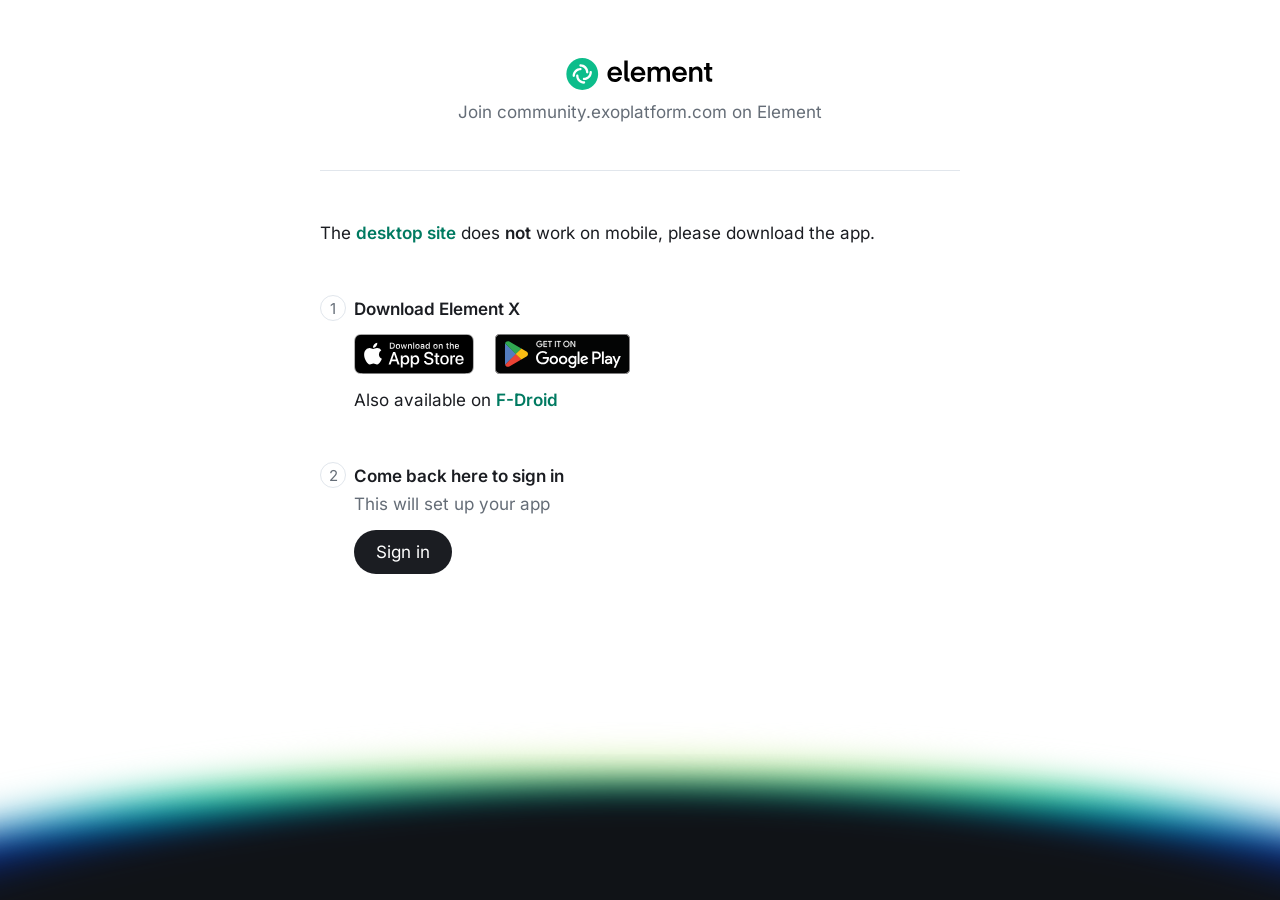
==== commit d69221fd: "Bump element to 1.12.18" ====
--- a/mobile_guide/index.html
+++ b/mobile_guide/index.html
@@ -8,7 +8,7 @@
         <title>Element Mobile Guide</title>
         <meta name="viewport" content="width=device-width, initial-scale=1.0" />
         <meta name="apple-itunes-app" content="app-id=id1631335820" />
-    <script defer src="../bundles/d26c72fdccc8e292f681/mobileguide.js"></script><link href="../bundles/d26c72fdccc8e292f681/mobileguide.css" rel="stylesheet"></head>
+    <script defer src="../bundles/f5d858beb6cb9d3d87df/mobileguide.js"></script><link href="../bundles/f5d858beb6cb9d3d87df/mobileguide.css" rel="stylesheet"></head>
 
     <body>
         <div class="mx_HomePage_errorContainer">
--- a/bundles/f5d858beb6cb9d3d87df/mobileguide.css
+++ b/bundles/f5d858beb6cb9d3d87df/mobileguide.css
@@ -0,0 +1,6 @@
+@layer cpd-semantic, custom, cpd-base;@font-face{ascent-override:91.2883%;descent-override:22.7301%;font-display:swap;font-family:"Inter Fallback: Helvetica Neue";font-style:normal;font-weight:400;line-gap-override:0%;size-adjust:106.1198%;src:local("Helvetica Neue"),local("HelveticaNeue")}@font-face{ascent-override:89.9412%;descent-override:22.3946%;font-display:swap;font-family:"Inter Fallback: Segoe UI";font-style:normal;font-weight:400;size-adjust:107.7093%;src:local("Segoe UI"),local("SegoeUI")}@font-face{ascent-override:90.2384%;descent-override:22.4686%;font-display:swap;font-family:"Inter Fallback: Roboto";font-style:normal;font-weight:400;size-adjust:107.3546%;src:local("Roboto Regular"),local("Roboto-Regular")}@font-face{ascent-override:92.3027%;descent-override:22.9826%;font-display:swap;font-family:"Inter Fallback: Ubuntu";font-style:normal;font-weight:400;line-gap-override:0%;size-adjust:104.9536%;src:local("Ubuntu Regular"),local("Ubuntu-Regular")}@font-face{ascent-override:92.9112%;descent-override:23.1342%;font-display:swap;font-family:"Inter Fallback: Fira Sans";font-style:normal;font-weight:400;size-adjust:104.2662%;src:local("Fira Sans Regular"),local("FiraSans-Regular")}@font-face{ascent-override:96.1571%;descent-override:23.9423%;font-display:swap;font-family:"Inter Fallback: Noto Sans";font-style:normal;font-weight:400;size-adjust:100.7466%;src:local("Noto Sans Regular"),local("NotoSans-Regular")}@font-face{ascent-override:90.4365%;descent-override:22.518%;font-display:swap;font-family:"Inter Fallback: Arial";font-style:normal;font-weight:400;line-gap-override:0%;size-adjust:107.1194%;src:local("Arial"),local("ArialMT")}@font-face{ascent-override:90.3285%;descent-override:22.4911%;font-display:swap;font-family:"Inter Fallback: Helvetica Neue";font-style:italic;font-weight:400;line-gap-override:0%;size-adjust:107.2475%;src:local("Helvetica Neue Italic"),local("HelveticaNeue-Italic")}@font-face{ascent-override:87.4238%;descent-override:21.7678%;font-display:swap;font-family:"Inter Fallback: Segoe UI";font-style:italic;font-weight:400;size-adjust:110.8108%;src:local("Segoe UI Italic"),local("SegoeUI-Italic")}@font-face{ascent-override:87.2269%;descent-override:21.7188%;font-display:swap;font-family:"Inter Fallback: Roboto";font-style:italic;font-weight:400;size-adjust:111.0609%;src:local("Roboto Italic"),local("Roboto-Italic")}@font-face{ascent-override:88.7154%;descent-override:22.0894%;font-display:swap;font-family:"Inter Fallback: Ubuntu";font-style:italic;font-weight:400;line-gap-override:0%;size-adjust:109.1974%;src:local("Ubuntu Italic"),local("Ubuntu-Italic")}@font-face{ascent-override:91.3366%;descent-override:22.7421%;font-display:swap;font-family:"Inter Fallback: Fira Sans";font-style:italic;font-weight:400;size-adjust:106.0637%;src:local("Fira Sans Italic"),local("FiraSans-Italic")}@font-face{ascent-override:90.1268%;descent-override:22.4409%;font-display:swap;font-family:"Inter Fallback: Noto Sans";font-style:italic;font-weight:400;size-adjust:107.4874%;src:local("Noto Sans Italic"),local("NotoSans-Italic")}@font-face{ascent-override:89.885%;descent-override:22.3806%;font-display:swap;font-family:"Inter Fallback: Arial";font-style:italic;font-weight:400;line-gap-override:0%;size-adjust:107.7766%;src:local("Arial Italic"),local("Arial-ItalicMT")}@font-face{ascent-override:93.3765%;descent-override:23.25%;font-display:swap;font-family:"Inter Fallback: Helvetica Neue";font-style:normal;font-weight:500;line-gap-override:0%;size-adjust:103.7466%;src:local("Helvetica Neue Medium"),local("HelveticaNeue-Medium")}@font-face{ascent-override:91.8744%;descent-override:22.876%;font-display:swap;font-family:"Inter Fallback: Segoe UI";font-style:normal;font-weight:500;size-adjust:105.4429%;src:local("Segoe UI Semibold"),local("SegoeUI-Semibold")}@font-face{ascent-override:90.1094%;descent-override:22.4365%;font-display:swap;font-family:"Inter Fallback: Roboto";font-style:normal;font-weight:500;size-adjust:107.5082%;src:local("Roboto Medium"),local("Roboto-Medium")}@font-face{ascent-override:93.5773%;descent-override:23.3%;font-display:swap;font-family:"Inter Fallback: Ubuntu";font-style:normal;font-weight:500;line-gap-override:0%;size-adjust:103.524%;src:local("Ubuntu Medium"),local("Ubuntu-Medium")}@font-face{ascent-override:92.1717%;descent-override:22.95%;font-display:swap;font-family:"Inter Fallback: Fira Sans";font-style:normal;font-weight:500;size-adjust:105.1028%;src:local("Fira Sans Medium"),local("FiraSans-Medium")}@font-face{ascent-override:96.7903%;descent-override:24.1%;font-display:swap;font-family:"Inter Fallback: Noto Sans";font-style:normal;font-weight:500;size-adjust:100.0875%;src:local("Noto Sans Medium"),local("NotoSans-Medium")}@font-face{ascent-override:92.8129%;descent-override:23.1097%;font-display:swap;font-family:"Inter Fallback: Helvetica Neue";font-style:italic;font-weight:500;line-gap-override:0%;size-adjust:104.3767%;src:local("Helvetica Neue Medium Italic"),local("HelveticaNeue-MediumItalic")}@font-face{ascent-override:90.3452%;descent-override:22.4952%;font-display:swap;font-family:"Inter Fallback: Segoe UI";font-style:italic;font-weight:500;line-gap-override:0%;size-adjust:107.2276%;src:local("Segoe UI Semibold Italic"),local("SegoeUI-SemiboldItalic")}@font-face{ascent-override:87.0316%;descent-override:21.6702%;font-display:swap;font-family:"Inter Fallback: Roboto";font-style:italic;font-weight:500;size-adjust:111.3102%;src:local("Roboto Medium Italic"),local("Roboto-MediumItalic")}@font-face{ascent-override:90.6173%;descent-override:22.563%;font-display:swap;font-family:"Inter Fallback: Ubuntu";font-style:italic;font-weight:500;line-gap-override:0%;size-adjust:106.9056%;src:local("Ubuntu Medium Italic"),local("Ubuntu-MediumItalic")}@font-face{ascent-override:90.2181%;descent-override:22.4636%;font-display:swap;font-family:"Inter Fallback: Fira Sans";font-style:italic;font-weight:500;size-adjust:107.3787%;src:local("Fira Sans Medium Italic"),local("FiraSans-MediumItalic")}@font-face{ascent-override:91.0165%;descent-override:22.6624%;font-display:swap;font-family:"Inter Fallback: Noto Sans";font-style:italic;font-weight:500;size-adjust:106.4367%;src:local("Noto Sans Medium Italic"),local("NotoSans-MediumItalic")}@font-face{ascent-override:95.4228%;descent-override:23.7595%;font-display:swap;font-family:"Inter Fallback: Helvetica Neue";font-style:normal;font-weight:600;line-gap-override:0%;size-adjust:101.5218%;src:local("Helvetica Neue Bold"),local("HelveticaNeue-Bold")}@font-face{ascent-override:94.4483%;descent-override:23.5169%;font-display:swap;font-family:"Inter Fallback: Segoe UI";font-style:normal;font-weight:600;size-adjust:102.5694%;src:local("Segoe UI Bold"),local("SegoeUI-Bold")}@font-face{ascent-override:89.886%;descent-override:22.3809%;font-display:swap;font-family:"Inter Fallback: Roboto";font-style:normal;font-weight:600;size-adjust:107.7754%;src:local("Roboto Bold"),local("Roboto-Bold")}@font-face{ascent-override:95.4228%;descent-override:23.7595%;font-display:swap;font-family:"Inter Fallback: Ubuntu";font-style:normal;font-weight:600;line-gap-override:0%;size-adjust:101.5218%;src:local("Ubuntu Bold"),local("Ubuntu-Bold")}@font-face{ascent-override:91.2481%;descent-override:22.72%;font-display:swap;font-family:"Inter Fallback: Fira Sans";font-style:normal;font-weight:600;size-adjust:106.1666%;src:local("Fira Sans SemiBold"),local("FiraSans-SemiBold")}@font-face{ascent-override:97.8084%;descent-override:24.3535%;font-display:swap;font-family:"Inter Fallback: Noto Sans";font-style:normal;font-weight:600;size-adjust:99.0457%;src:local("Noto Sans SemiBold"),local("NotoSans-SemiBold")}@font-face{ascent-override:95.419%;descent-override:23.7586%;font-display:swap;font-family:"Inter Fallback: Arial";font-style:normal;font-weight:600;line-gap-override:0%;size-adjust:101.5259%;src:local("Arial Bold"),local("Arial-BoldMT")}@font-face{ascent-override:94.9556%;descent-override:23.6432%;font-display:swap;font-family:"Inter Fallback: Helvetica Neue";font-style:italic;font-weight:600;line-gap-override:0%;size-adjust:102.0213%;src:local("Helvetica Neue Bold Italic"),local("HelveticaNeue-BoldItalic")}@font-face{ascent-override:93.4049%;descent-override:23.2571%;font-display:swap;font-family:"Inter Fallback: Segoe UI";font-style:italic;font-weight:600;size-adjust:103.7152%;src:local("Segoe UI Bold Italic"),local("SegoeUI-BoldItalic")}@font-face{ascent-override:86.7537%;descent-override:21.601%;font-display:swap;font-family:"Inter Fallback: Roboto";font-style:italic;font-weight:600;size-adjust:111.6667%;src:local("Roboto Bold Italic"),local("Roboto-BoldItalic")}@font-face{ascent-override:92.3893%;descent-override:23.0042%;font-display:swap;font-family:"Inter Fallback: Ubuntu";font-style:italic;font-weight:600;line-gap-override:0%;size-adjust:104.8553%;src:local("Ubuntu Bold Italic"),local("Ubuntu-BoldItalic")}@font-face{ascent-override:89.2306%;descent-override:22.2177%;font-display:swap;font-family:"Inter Fallback: Fira Sans";font-style:italic;font-weight:600;size-adjust:108.567%;src:local("Fira Sans SemiBold Italic"),local("FiraSans-SemiBoldItalic")}@font-face{ascent-override:91.9944%;descent-override:22.9059%;font-display:swap;font-family:"Inter Fallback: Noto Sans";font-style:italic;font-weight:600;size-adjust:105.3053%;src:local("Noto Sans SemiBold Italic"),local("NotoSans-SemiBoldItalic")}@font-face{ascent-override:94.7544%;descent-override:23.5931%;font-display:swap;font-family:"Inter Fallback: Arial";font-style:italic;font-weight:600;line-gap-override:0%;size-adjust:102.238%;src:local("Arial Bold Italic"),local("Arial-BoldItalicMT")}@media screen{@layer cpd-base{:root,[class*=cpd-theme-]{--cpd-space-scale:4px;--cpd-space-0x:0;--cpd-space-6x:24px;--cpd-space-10x:40px;--cpd-space-11x:44px;--cpd-space-12x:48px;--cpd-space-16x:64px;--cpd-space-36x:144px;--cpd-space-56x:224px;--cpd-border-width-1:1px;--cpd-border-width-2:2px;--cpd-border-width-4:4px;--cpd-border-width-0-5:0.5px;--cpd-font-family-sans:Inter,"Inter Fallback: Helvetica Neue","Inter Fallback: Segoe UI","Inter Fallback: Roboto","Inter Fallback: Ubuntu","Inter Fallback: Fira Sans","Inter Fallback: Noto Sans","Inter Fallback: Arial","Helvetica Neue","Segoe UI",Roboto,Ubuntu,"Fira Sans","Noto Sans",Arial,sans-serif;--cpd-font-family-mono:Inconsolata,ui-monospace,monospace;--cpd-font-weight-regular:400;--cpd-font-weight-medium:500;--cpd-font-weight-semibold:600;--cpd-font-line-height-minimum:1;--cpd-font-line-height-tight:1.25;--cpd-font-line-height-regular:1.5;--cpd-font-size-body-xs:0.6875rem;--cpd-font-size-body-sm:0.8125rem;--cpd-font-size-body-md:0.9375rem;--cpd-font-size-body-lg:1.0625rem;--cpd-font-size-heading-sm:1.25rem;--cpd-font-size-heading-md:1.5rem;--cpd-font-size-heading-lg:1.75rem;--cpd-font-size-heading-xl:2rem;--cpd-font-size-root:1rem;--cpd-font-letter-spacing-body-xs:0.0048em;--cpd-font-letter-spacing-body-sm:-0.0031em;--cpd-font-letter-spacing-body-md:-0.0088em;--cpd-font-letter-spacing-body-lg:-0.0128em;--cpd-font-letter-spacing-heading-sm:-0.0166em;--cpd-font-letter-spacing-heading-md:-0.0195em;--cpd-font-letter-spacing-heading-lg:-0.0209em;--cpd-font-letter-spacing-heading-xl:-0.0216em;--cpd-space-0-5x:2px;--cpd-space-1x:var(--cpd-space-scale);--cpd-space-1-5x:6px;--cpd-space-2x:8px;--cpd-space-3x:12px;--cpd-space-4x:16px;--cpd-space-5x:20px;--cpd-space-7x:28px;--cpd-space-8x:32px;--cpd-space-9x:36px;--cpd-space-13x:52px;--cpd-space-14x:56px;--cpd-space-15x:60px;--cpd-space-20x:80px;--cpd-space-24x:96px;--cpd-space-28x:112px;--cpd-space-32x:128px;--cpd-space-40x:160px;--cpd-space-48x:192px;--cpd-space-64x:256px;--cpd-font-body-xs-regular:var(--cpd-font-weight-regular) var(--cpd-font-size-body-xs)/var(--cpd-font-line-height-regular) var(--cpd-font-family-sans);--cpd-font-body-xs-medium:var(--cpd-font-weight-medium) var(--cpd-font-size-body-xs)/var(--cpd-font-line-height-regular) var(--cpd-font-family-sans);--cpd-font-body-xs-semibold:var(--cpd-font-weight-semibold) var(--cpd-font-size-body-xs)/var(--cpd-font-line-height-regular) var(--cpd-font-family-sans);--cpd-font-body-sm-regular:var(--cpd-font-weight-regular) var(--cpd-font-size-body-sm)/var(--cpd-font-line-height-regular) var(--cpd-font-family-sans);--cpd-font-body-sm-medium:var(--cpd-font-weight-medium) var(--cpd-font-size-body-sm)/var(--cpd-font-line-height-regular) var(--cpd-font-family-sans);--cpd-font-body-sm-semibold:var(--cpd-font-weight-semibold) var(--cpd-font-size-body-sm)/var(--cpd-font-line-height-regular) var(--cpd-font-family-sans);--cpd-font-body-md-regular:var(--cpd-font-weight-regular) var(--cpd-font-size-body-md)/var(--cpd-font-line-height-regular) var(--cpd-font-family-sans);--cpd-font-body-md-medium:var(--cpd-font-weight-medium) var(--cpd-font-size-body-md)/var(--cpd-font-line-height-regular) var(--cpd-font-family-sans);--cpd-font-body-md-semibold:var(--cpd-font-weight-semibold) var(--cpd-font-size-body-md)/var(--cpd-font-line-height-regular) var(--cpd-font-family-sans);--cpd-font-body-lg-regular:var(--cpd-font-weight-regular) var(--cpd-font-size-body-lg)/var(--cpd-font-line-height-regular) var(--cpd-font-family-sans);--cpd-font-body-lg-medium:var(--cpd-font-weight-medium) var(--cpd-font-size-body-lg)/var(--cpd-font-line-height-regular) var(--cpd-font-family-sans);--cpd-font-body-lg-semibold:var(--cpd-font-weight-semibold) var(--cpd-font-size-body-lg)/var(--cpd-font-line-height-regular) var(--cpd-font-family-sans);--cpd-font-heading-sm-regular:var(--cpd-font-weight-regular) var(--cpd-font-size-heading-sm)/var(--cpd-font-line-height-tight) var(--cpd-font-family-sans);--cpd-font-heading-sm-medium:var(--cpd-font-weight-medium) var(--cpd-font-size-heading-sm)/var(--cpd-font-line-height-tight) var(--cpd-font-family-sans);--cpd-font-heading-sm-semibold:var(--cpd-font-weight-semibold) var(--cpd-font-size-heading-sm)/var(--cpd-font-line-height-tight) var(--cpd-font-family-sans);--cpd-font-heading-md-regular:var(--cpd-font-weight-regular) var(--cpd-font-size-heading-md)/var(--cpd-font-line-height-tight) var(--cpd-font-family-sans);--cpd-font-heading-md-semibold:var(--cpd-font-weight-semibold) var(--cpd-font-size-heading-md)/var(--cpd-font-line-height-tight) var(--cpd-font-family-sans);--cpd-font-heading-lg-regular:var(--cpd-font-weight-regular) var(--cpd-font-size-heading-lg)/var(--cpd-font-line-height-tight) var(--cpd-font-family-sans);--cpd-font-heading-lg-semibold:var(--cpd-font-weight-semibold) var(--cpd-font-size-heading-lg)/var(--cpd-font-line-height-tight) var(--cpd-font-family-sans);--cpd-font-heading-xl-regular:var(--cpd-font-weight-regular) var(--cpd-font-size-heading-xl)/var(--cpd-font-line-height-tight) var(--cpd-font-family-sans);--cpd-font-heading-xl-semibold:var(--cpd-font-weight-semibold) var(--cpd-font-size-heading-xl)/var(--cpd-font-line-height-tight) var(--cpd-font-family-sans)}}}@media screen{@layer cpd-semantic{:root,[class*=cpd-theme-]{--cpd-color-text-primary:var(--cpd-color-gray-1400);--cpd-color-text-secondary:var(--cpd-color-gray-900);--cpd-color-text-disabled:var(--cpd-color-gray-800);--cpd-color-text-action-primary:var(--cpd-color-gray-1400);--cpd-color-text-action-accent:var(--cpd-color-green-900);--cpd-color-text-link-external:var(--cpd-color-blue-1100);--cpd-color-text-critical-primary:var(--cpd-color-red-900);--cpd-color-text-success-primary:var(--cpd-color-green-900);--cpd-color-text-info-primary:var(--cpd-color-blue-1100);--cpd-color-text-on-solid-primary:var(--cpd-color-theme-bg);--cpd-color-text-decorative-1:var(--cpd-color-lime-1100);--cpd-color-text-decorative-2:var(--cpd-color-cyan-1100);--cpd-color-text-decorative-3:var(--cpd-color-fuchsia-1100);--cpd-color-text-decorative-4:var(--cpd-color-purple-1100);--cpd-color-text-decorative-5:var(--cpd-color-pink-1100);--cpd-color-text-decorative-6:var(--cpd-color-orange-1100);--cpd-color-text-badge-accent:var(--cpd-color-green-1100);--cpd-color-text-badge-info:var(--cpd-color-blue-1100);--cpd-color-bg-subtle-primary:var(--cpd-color-gray-400);--cpd-color-bg-subtle-secondary:var(--cpd-color-gray-300);--cpd-color-bg-canvas-default:var(--cpd-color-theme-bg);--cpd-color-bg-canvas-disabled:var(--cpd-color-gray-200);--cpd-color-bg-action-primary-rest:var(--cpd-color-gray-1400);--cpd-color-bg-action-primary-hovered:var(--cpd-color-gray-1200);--cpd-color-bg-action-primary-pressed:var(--cpd-color-gray-1100);--cpd-color-bg-action-primary-disabled:var(--cpd-color-gray-700);--cpd-color-bg-action-secondary-rest:var(--cpd-color-theme-bg);--cpd-color-bg-action-secondary-hovered:var(--cpd-color-alpha-gray-200);--cpd-color-bg-action-secondary-pressed:var(--cpd-color-alpha-gray-300);--cpd-color-bg-action-tertiary-rest:var(--cpd-color-theme-bg);--cpd-color-bg-action-tertiary-hovered:var(--cpd-color-gray-300);--cpd-color-bg-action-tertiary-selected:var(--cpd-color-gray-400);--cpd-color-bg-critical-primary:var(--cpd-color-red-900);--cpd-color-bg-critical-hovered:var(--cpd-color-red-1000);--cpd-color-bg-critical-subtle:var(--cpd-color-red-200);--cpd-color-bg-critical-subtle-hovered:var(--cpd-color-red-300);--cpd-color-bg-success-subtle:var(--cpd-color-green-200);--cpd-color-bg-info-subtle:var(--cpd-color-blue-200);--cpd-color-bg-decorative-1:var(--cpd-color-lime-300);--cpd-color-bg-decorative-2:var(--cpd-color-cyan-300);--cpd-color-bg-decorative-3:var(--cpd-color-fuchsia-300);--cpd-color-bg-decorative-4:var(--cpd-color-purple-300);--cpd-color-bg-decorative-5:var(--cpd-color-pink-300);--cpd-color-bg-decorative-6:var(--cpd-color-orange-300);--cpd-color-bg-accent-rest:var(--cpd-color-green-900);--cpd-color-bg-accent-hovered:var(--cpd-color-green-1000);--cpd-color-bg-accent-pressed:var(--cpd-color-green-1100);--cpd-color-bg-accent-selected:var(--cpd-color-alpha-green-300);--cpd-color-bg-badge-accent:var(--cpd-color-green-400);--cpd-color-bg-badge-info:var(--cpd-color-blue-400);--cpd-color-bg-badge-default:var(--cpd-color-theme-bg);--cpd-color-bg-badge-primary:var(--cpd-color-gray-1400);--cpd-color-bg-badge-secondary:var(--cpd-color-gray-400);--cpd-color-bg-badge-critical:var(--cpd-color-red-300);--cpd-color-border-disabled:var(--cpd-color-gray-500);--cpd-color-border-focused:var(--cpd-color-blue-900);--cpd-color-border-interactive-primary:var(--cpd-color-gray-800);--cpd-color-border-interactive-secondary:var(--cpd-color-gray-600);--cpd-color-border-interactive-hovered:var(--cpd-color-gray-1100);--cpd-color-border-critical-primary:var(--cpd-color-red-900);--cpd-color-border-critical-hovered:var(--cpd-color-red-1000);--cpd-color-border-critical-subtle:var(--cpd-color-red-500);--cpd-color-border-success-subtle:var(--cpd-color-green-500);--cpd-color-border-info-subtle:var(--cpd-color-blue-700);--cpd-color-border-accent-subtle:var(--cpd-color-green-700);--cpd-color-border-accent-primary:var(--cpd-color-green-900);--cpd-color-icon-primary:var(--cpd-color-gray-1400);--cpd-color-icon-secondary:var(--cpd-color-gray-900);--cpd-color-icon-tertiary:var(--cpd-color-gray-800);--cpd-color-icon-quaternary:var(--cpd-color-gray-700);--cpd-color-icon-disabled:var(--cpd-color-gray-700);--cpd-color-icon-primary-alpha:var(--cpd-color-alpha-gray-1400);--cpd-color-icon-secondary-alpha:var(--cpd-color-alpha-gray-900);--cpd-color-icon-tertiary-alpha:var(--cpd-color-alpha-gray-800);--cpd-color-icon-quaternary-alpha:var(--cpd-color-alpha-gray-700);--cpd-color-icon-accent-tertiary:var(--cpd-color-green-800);--cpd-color-icon-accent-primary:var(--cpd-color-green-900);--cpd-color-icon-critical-primary:var(--cpd-color-red-900);--cpd-color-icon-success-primary:var(--cpd-color-green-900);--cpd-color-icon-info-primary:var(--cpd-color-blue-1100);--cpd-color-icon-on-solid-primary:var(--cpd-color-theme-bg);--cpd-color-gradient-subtle-stop1:var(--cpd-color-alpha-green-500);--cpd-color-gradient-subtle-stop2:var(--cpd-color-alpha-green-400);--cpd-color-gradient-subtle-stop3:var(--cpd-color-alpha-green-300);--cpd-color-gradient-subtle-stop4:var(--cpd-color-alpha-green-200);--cpd-color-gradient-subtle-stop5:var(--cpd-color-alpha-green-100);--cpd-color-gradient-subtle-stop6:var(--cpd-color-transparent);--cpd-color-gradient-info-stop1:var(--cpd-color-blue-200);--cpd-color-gradient-info-stop2:var(--cpd-color-theme-bg);--cpd-color-gradient-critical-stop1:var(--cpd-color-red-200);--cpd-color-gradient-critical-stop2:var(--cpd-color-theme-bg);--cpd-color-separator-primary:var(--cpd-color-gray-400);--cpd-color-separator-secondary:var(--cpd-color-gray-300);--cpd-color-gradient-subtle-linear:linear-gradient(180deg,var(--cpd-color-gradient-subtle-stop1) 0%,var(--cpd-color-gradient-subtle-stop2) 20%,var(--cpd-color-gradient-subtle-stop3) 40%,var(--cpd-color-gradient-subtle-stop4) 60%,var(--cpd-color-gradient-subtle-stop5) 80%,var(--cpd-color-gradient-subtle-stop6) 100%);--cpd-color-gradient-info-linear:linear-gradient(180deg,var(--cpd-color-gradient-info-stop1) 0%,var(--cpd-color-gradient-info-stop2) 100%);--cpd-color-gradient-critical-linear:linear-gradient(180deg,var(--cpd-color-gradient-critical-stop1) 0%,var(--cpd-color-gradient-critical-stop2) 100%)}}}@media screen{@layer cpd-base{.cpd-theme-light.cpd-theme-light{--cpd-color-theme-bg:#fff;--cpd-color-gray-100:#fbfcfd;--cpd-color-gray-200:#f7f9fa;--cpd-color-gray-300:#f0f2f5;--cpd-color-gray-400:#e1e6ec;--cpd-color-gray-500:#cdd3da;--cpd-color-gray-600:#bdc4cc;--cpd-color-gray-700:#a6adb7;--cpd-color-gray-800:#818a95;--cpd-color-gray-900:#656d77;--cpd-color-gray-1000:#595e67;--cpd-color-gray-1100:#4c5158;--cpd-color-gray-1200:#3c4045;--cpd-color-gray-1300:#2b2d32;--cpd-color-gray-1400:#1b1d22;--cpd-color-red-100:#fffaf9;--cpd-color-red-200:#fff7f6;--cpd-color-red-300:#ffefec;--cpd-color-red-400:#ffdfda;--cpd-color-red-500:#ffc5bc;--cpd-color-red-600:#ffafa5;--cpd-color-red-700:#ff8c81;--cpd-color-red-800:#ff3d3d;--cpd-color-red-900:#d51928;--cpd-color-red-1000:#bc0f22;--cpd-color-red-1100:#a4041d;--cpd-color-red-1200:#850006;--cpd-color-red-1300:#620000;--cpd-color-red-1400:#450000;--cpd-color-orange-100:#fffaf7;--cpd-color-orange-200:#fff6ef;--cpd-color-orange-300:#ffefe4;--cpd-color-orange-400:#ffdfc8;--cpd-color-orange-500:#ffc8a1;--cpd-color-orange-600:#fdb37c;--cpd-color-orange-700:#f89440;--cpd-color-orange-800:#dc6700;--cpd-color-orange-900:#bc4500;--cpd-color-orange-1000:#ac3300;--cpd-color-orange-1100:#9b2200;--cpd-color-orange-1200:#850000;--cpd-color-orange-1300:#620000;--cpd-color-orange-1400:#450000;--cpd-color-yellow-100:#fffcf0;--cpd-color-yellow-200:#fff8e0;--cpd-color-yellow-300:#fff2c1;--cpd-color-yellow-400:#ffe484;--cpd-color-yellow-500:#fbce00;--cpd-color-yellow-600:#f1bd00;--cpd-color-yellow-700:#dea200;--cpd-color-yellow-800:#be7a00;--cpd-color-yellow-900:#9f5b00;--cpd-color-yellow-1000:#8f4d00;--cpd-color-yellow-1100:#803f00;--cpd-color-yellow-1200:#692e00;--cpd-color-yellow-1300:#541a00;--cpd-color-yellow-1400:#410600;--cpd-color-lime-100:#f8fdf6;--cpd-color-lime-200:#f1fcee;--cpd-color-lime-300:#e0f8d9;--cpd-color-lime-400:#c8f1ba;--cpd-color-lime-500:#99e57e;--cpd-color-lime-600:#76db4c;--cpd-color-lime-700:#54c424;--cpd-color-lime-800:#359d18;--cpd-color-lime-900:#197d0c;--cpd-color-lime-1000:#006e00;--cpd-color-lime-1100:#005f00;--cpd-color-lime-1200:#004b00;--cpd-color-lime-1300:#003600;--cpd-color-lime-1400:#002400;--cpd-color-green-100:#f8fdfb;--cpd-color-green-200:#f1fbf6;--cpd-color-green-300:#e3f7ed;--cpd-color-green-400:#c6eedb;--cpd-color-green-500:#98e1c1;--cpd-color-green-600:#71d7ae;--cpd-color-green-700:#0bc491;--cpd-color-green-800:#009b78;--cpd-color-green-900:#007a61;--cpd-color-green-1000:#006b52;--cpd-color-green-1100:#005c45;--cpd-color-green-1200:#004933;--cpd-color-green-1300:#003420;--cpd-color-green-1400:#002311;--cpd-color-cyan-100:#f8fdfd;--cpd-color-cyan-200:#f1fafb;--cpd-color-cyan-300:#e3f5f8;--cpd-color-cyan-400:#c7ecf0;--cpd-color-cyan-500:#9bdde5;--cpd-color-cyan-600:#76d1dd;--cpd-color-cyan-700:#15becf;--cpd-color-cyan-800:#0094c0;--cpd-color-cyan-900:#0072ac;--cpd-color-cyan-1000:#00629c;--cpd-color-cyan-1100:#00548c;--cpd-color-cyan-1200:#004077;--cpd-color-cyan-1300:#002b61;--cpd-color-cyan-1400:#00194f;--cpd-color-blue-100:#f9fcff;--cpd-color-blue-200:#f4f8ff;--cpd-color-blue-300:#e9f2ff;--cpd-color-blue-400:#d8e7fe;--cpd-color-blue-500:#bad5fc;--cpd-color-blue-600:#a3c6fa;--cpd-color-blue-700:#7eaff6;--cpd-color-blue-800:#4088ee;--cpd-color-blue-900:#0467dd;--cpd-color-blue-1000:#0558c7;--cpd-color-blue-1100:#064ab1;--cpd-color-blue-1200:#043894;--cpd-color-blue-1300:#012478;--cpd-color-blue-1400:#000e65;--cpd-color-purple-100:#fbfbff;--cpd-color-purple-200:#f8f7ff;--cpd-color-purple-300:#f1efff;--cpd-color-purple-400:#e6e2ff;--cpd-color-purple-500:#d4cdff;--cpd-color-purple-600:#c5bbff;--cpd-color-purple-700:#b1a0ff;--cpd-color-purple-800:#9271fd;--cpd-color-purple-900:#7a47f1;--cpd-color-purple-1000:#6b37de;--cpd-color-purple-1100:#5d26cd;--cpd-color-purple-1200:#4c05b5;--cpd-color-purple-1300:#33008d;--cpd-color-purple-1400:#200066;--cpd-color-fuchsia-100:#fefafe;--cpd-color-fuchsia-200:#fcf5fd;--cpd-color-fuchsia-300:#faeefb;--cpd-color-fuchsia-400:#f6dff7;--cpd-color-fuchsia-500:#edc6f0;--cpd-color-fuchsia-600:#e7b2ea;--cpd-color-fuchsia-700:#db93e1;--cpd-color-fuchsia-800:#c85ed1;--cpd-color-fuchsia-900:#ad33bd;--cpd-color-fuchsia-1000:#972aaa;--cpd-color-fuchsia-1100:#822198;--cpd-color-fuchsia-1200:#671481;--cpd-color-fuchsia-1300:#4e0068;--cpd-color-fuchsia-1400:#34004c;--cpd-color-pink-100:#fffafb;--cpd-color-pink-200:#fff5f7;--cpd-color-pink-300:#ffecf0;--cpd-color-pink-400:#ffdee5;--cpd-color-pink-500:#ffc2cf;--cpd-color-pink-600:#ffadc0;--cpd-color-pink-700:#ff88a6;--cpd-color-pink-800:#f7407d;--cpd-color-pink-900:#d20c65;--cpd-color-pink-1000:#b80a5b;--cpd-color-pink-1100:#9f0850;--cpd-color-pink-1200:#7e0642;--cpd-color-pink-1300:#5f002b;--cpd-color-pink-1400:#430017;--cpd-color-alpha-gray-100:rgba(54,105,155,.02);--cpd-color-alpha-gray-200:rgba(54,104,129,.04);--cpd-color-alpha-gray-300:rgba(5,38,87,.06);--cpd-color-alpha-gray-400:rgba(5,46,97,.12);--cpd-color-alpha-gray-500:rgba(5,36,72,.2);--cpd-color-alpha-gray-600:rgba(1,29,60,.26);--cpd-color-alpha-gray-700:rgba(1,21,50,.35);--cpd-color-alpha-gray-800:rgba(3,21,43,.5);--cpd-color-alpha-gray-900:rgba(3,16,33,.61);--cpd-color-alpha-gray-1000:rgba(3,12,27,.66);--cpd-color-alpha-gray-1100:rgba(3,11,22,.71);--cpd-color-alpha-gray-1200:rgba(2,7,13,.77);--cpd-color-alpha-gray-1300:rgba(3,5,12,.84);--cpd-color-alpha-gray-1400:rgba(2,4,8,.9);--cpd-color-alpha-red-100:rgba(255,89,56,.03);--cpd-color-alpha-red-200:rgba(255,57,31,.04);--cpd-color-alpha-red-300:rgba(255,56,20,.08);--cpd-color-alpha-red-400:rgba(255,43,10,.15);--cpd-color-alpha-red-500:rgba(255,38,5,.27);--cpd-color-alpha-red-600:rgba(255,34,5,.36);--cpd-color-alpha-red-700:rgba(255,26,5,.5);--cpd-color-alpha-red-800:rgba(255,5,5,.77);--cpd-color-alpha-red-900:rgba(207,2,19,.91);--cpd-color-alpha-red-1000:rgba(187,2,23,.95);--cpd-color-alpha-red-1100:rgba(162,1,28,.99);--cpd-color-alpha-red-1200:#850007;--cpd-color-alpha-red-1300:#610000;--cpd-color-alpha-red-1400:#470000;--cpd-color-alpha-orange-100:rgba(255,129,56,.04);--cpd-color-alpha-orange-200:rgba(255,125,25,.07);--cpd-color-alpha-orange-300:rgba(255,108,10,.11);--cpd-color-alpha-orange-400:rgba(255,109,5,.22);--cpd-color-alpha-orange-500:rgba(255,106,0,.37);--cpd-color-alpha-orange-600:rgba(252,111,3,.52);--cpd-color-alpha-orange-700:rgba(245,110,0,.75);--cpd-color-alpha-orange-800:#db6600;--cpd-color-alpha-orange-900:#bd4500;--cpd-color-alpha-orange-1000:#ad3400;--cpd-color-alpha-orange-1100:#992100;--cpd-color-alpha-orange-1200:#850000;--cpd-color-alpha-orange-1300:#610000;--cpd-color-alpha-orange-1400:#470000;--cpd-color-alpha-yellow-100:rgba(255,205,5,.06);--cpd-color-alpha-yellow-200:rgba(255,199,15,.13);--cpd-color-alpha-yellow-300:rgba(255,201,5,.25);--cpd-color-alpha-yellow-400:rgba(255,201,5,.49);--cpd-color-alpha-yellow-500:#facc00;--cpd-color-alpha-yellow-600:#f0bc00;--cpd-color-alpha-yellow-700:#e0a500;--cpd-color-alpha-yellow-800:#bd7b00;--cpd-color-alpha-yellow-900:#9e5a00;--cpd-color-alpha-yellow-1000:#8f4c00;--cpd-color-alpha-yellow-1100:#804000;--cpd-color-alpha-yellow-1200:#6b2e00;--cpd-color-alpha-yellow-1300:#571b00;--cpd-color-alpha-yellow-1400:#420700;--cpd-color-alpha-lime-100:rgba(79,205,29,.04);--cpd-color-alpha-lime-200:rgba(56,212,12,.07);--cpd-color-alpha-lime-300:rgba(46,207,2,.15);--cpd-color-alpha-lime-400:rgba(58,206,9,.28);--cpd-color-alpha-lime-500:rgba(55,202,2,.51);--cpd-color-alpha-lime-600:rgba(64,206,3,.71);--cpd-color-alpha-lime-700:rgba(57,189,0,.86);--cpd-color-alpha-lime-800:rgba(32,147,1,.91);--cpd-color-alpha-lime-900:rgba(16,121,2,.96);--cpd-color-alpha-lime-1000:#007000;--cpd-color-alpha-lime-1100:#006100;--cpd-color-alpha-lime-1200:#004d00;--cpd-color-alpha-lime-1300:#003800;--cpd-color-alpha-lime-1400:#002400;--cpd-color-alpha-green-100:rgba(22,187,121,.03);--cpd-color-alpha-green-200:rgba(22,187,105,.06);--cpd-color-alpha-green-300:rgba(0,184,92,.11);--cpd-color-alpha-green-400:rgba(7,182,97,.23);--cpd-color-alpha-green-500:rgba(4,185,106,.41);--cpd-color-alpha-green-600:rgba(1,183,110,.56);--cpd-color-alpha-green-700:rgba(1,193,138,.96);--cpd-color-alpha-green-800:#009975;--cpd-color-alpha-green-900:#007a62;--cpd-color-alpha-green-1000:#006b52;--cpd-color-alpha-green-1100:#005c45;--cpd-color-alpha-green-1200:#004732;--cpd-color-alpha-green-1300:#00331f;--cpd-color-alpha-green-1400:#002411;--cpd-color-alpha-cyan-100:rgba(22,187,187,.03);--cpd-color-alpha-cyan-200:rgba(22,171,187,.06);--cpd-color-alpha-cyan-300:rgba(0,168,194,.11);--cpd-color-alpha-cyan-400:rgba(0,170,189,.22);--cpd-color-alpha-cyan-500:rgba(5,171,189,.4);--cpd-color-alpha-cyan-600:rgba(1,170,193,.54);--cpd-color-alpha-cyan-700:rgba(1,183,203,.92);--cpd-color-alpha-cyan-800:#0095c2;--cpd-color-alpha-cyan-900:#0074ad;--cpd-color-alpha-cyan-1000:#00649e;--cpd-color-alpha-cyan-1100:#00568f;--cpd-color-alpha-cyan-1200:#003f75;--cpd-color-alpha-cyan-1300:#002c61;--cpd-color-alpha-cyan-1400:#001a52;--cpd-color-alpha-blue-100:rgba(56,156,255,.03);--cpd-color-alpha-blue-200:rgba(36,116,255,.05);--cpd-color-alpha-blue-300:rgba(10,112,255,.09);--cpd-color-alpha-blue-400:rgba(11,106,249,.16);--cpd-color-alpha-blue-500:rgba(9,108,246,.28);--cpd-color-alpha-blue-600:rgba(6,99,239,.37);--cpd-color-alpha-blue-700:rgba(2,100,237,.51);--cpd-color-alpha-blue-800:rgba(0,98,235,.75);--cpd-color-alpha-blue-900:rgba(1,101,223,.99);--cpd-color-alpha-blue-1000:rgba(2,86,197,.99);--cpd-color-alpha-blue-1100:rgba(1,72,178,.98);--cpd-color-alpha-blue-1200:rgba(1,54,147,.99);--cpd-color-alpha-blue-1300:#012579;--cpd-color-alpha-blue-1400:#000e66;--cpd-color-alpha-purple-100:rgba(56,56,255,.02);--cpd-color-alpha-purple-200:rgba(83,56,255,.04);--cpd-color-alpha-purple-300:rgba(56,25,255,.07);--cpd-color-alpha-purple-400:rgba(47,15,255,.12);--cpd-color-alpha-purple-500:rgba(38,5,255,.2);--cpd-color-alpha-purple-600:rgba(43,5,255,.27);--cpd-color-alpha-purple-700:rgba(51,5,255,.38);--cpd-color-alpha-purple-800:rgba(59,1,249,.56);--cpd-color-alpha-purple-900:rgba(73,2,237,.73);--cpd-color-alpha-purple-1000:rgba(69,2,212,.79);--cpd-color-alpha-purple-1100:rgba(67,3,196,.86);--cpd-color-alpha-purple-1200:rgba(74,2,182,.99);--cpd-color-alpha-purple-1300:#34008f;--cpd-color-alpha-purple-1400:#200066;--cpd-color-alpha-fuchsia-100:rgba(204,5,204,.02);--cpd-color-alpha-fuchsia-200:rgba(181,5,204,.04);--cpd-color-alpha-fuchsia-300:rgba(182,12,198,.07);--cpd-color-alpha-fuchsia-400:rgba(189,9,195,.13);--cpd-color-alpha-fuchsia-500:rgba(180,7,192,.23);--cpd-color-alpha-fuchsia-600:rgba(178,7,187,.31);--cpd-color-alpha-fuchsia-700:rgba(170,4,185,.43);--cpd-color-alpha-fuchsia-800:rgba(171,3,186,.64);--cpd-color-alpha-fuchsia-900:rgba(153,0,173,.8);--cpd-color-alpha-fuchsia-1000:rgba(130,1,152,.84);--cpd-color-alpha-fuchsia-1100:rgba(115,3,140,.88);--cpd-color-alpha-fuchsia-1200:rgba(93,2,121,.93);--cpd-color-alpha-fuchsia-1300:#4d0066;--cpd-color-alpha-fuchsia-1400:#34004d;--cpd-color-alpha-pink-100:rgba(255,5,55,.02);--cpd-color-alpha-pink-200:rgba(255,5,55,.04);--cpd-color-alpha-pink-300:rgba(255,20,71,.08);--cpd-color-alpha-pink-400:rgba(255,0,55,.13);--cpd-color-alpha-pink-500:rgba(255,0,55,.24);--cpd-color-alpha-pink-600:rgba(255,5,63,.33);--cpd-color-alpha-pink-700:rgba(255,0,64,.47);--cpd-color-alpha-pink-800:rgba(245,0,82,.75);--cpd-color-alpha-pink-900:rgba(207,2,94,.96);--cpd-color-alpha-pink-1000:rgba(182,2,86,.97);--cpd-color-alpha-pink-1100:rgba(158,0,76,.97);--cpd-color-alpha-pink-1200:rgba(121,1,61,.98);--cpd-color-alpha-pink-1300:#61002c;--cpd-color-alpha-pink-1400:#420017;--cpd-color-transparent:transparent}}}@media screen and (prefers-color-scheme:light){@layer cpd-base{:root{--cpd-color-theme-bg:#fff;--cpd-color-gray-100:#fbfcfd;--cpd-color-gray-200:#f7f9fa;--cpd-color-gray-300:#f0f2f5;--cpd-color-gray-400:#e1e6ec;--cpd-color-gray-500:#cdd3da;--cpd-color-gray-600:#bdc4cc;--cpd-color-gray-700:#a6adb7;--cpd-color-gray-800:#818a95;--cpd-color-gray-900:#656d77;--cpd-color-gray-1000:#595e67;--cpd-color-gray-1100:#4c5158;--cpd-color-gray-1200:#3c4045;--cpd-color-gray-1300:#2b2d32;--cpd-color-gray-1400:#1b1d22;--cpd-color-red-100:#fffaf9;--cpd-color-red-200:#fff7f6;--cpd-color-red-300:#ffefec;--cpd-color-red-400:#ffdfda;--cpd-color-red-500:#ffc5bc;--cpd-color-red-600:#ffafa5;--cpd-color-red-700:#ff8c81;--cpd-color-red-800:#ff3d3d;--cpd-color-red-900:#d51928;--cpd-color-red-1000:#bc0f22;--cpd-color-red-1100:#a4041d;--cpd-color-red-1200:#850006;--cpd-color-red-1300:#620000;--cpd-color-red-1400:#450000;--cpd-color-orange-100:#fffaf7;--cpd-color-orange-200:#fff6ef;--cpd-color-orange-300:#ffefe4;--cpd-color-orange-400:#ffdfc8;--cpd-color-orange-500:#ffc8a1;--cpd-color-orange-600:#fdb37c;--cpd-color-orange-700:#f89440;--cpd-color-orange-800:#dc6700;--cpd-color-orange-900:#bc4500;--cpd-color-orange-1000:#ac3300;--cpd-color-orange-1100:#9b2200;--cpd-color-orange-1200:#850000;--cpd-color-orange-1300:#620000;--cpd-color-orange-1400:#450000;--cpd-color-yellow-100:#fffcf0;--cpd-color-yellow-200:#fff8e0;--cpd-color-yellow-300:#fff2c1;--cpd-color-yellow-400:#ffe484;--cpd-color-yellow-500:#fbce00;--cpd-color-yellow-600:#f1bd00;--cpd-color-yellow-700:#dea200;--cpd-color-yellow-800:#be7a00;--cpd-color-yellow-900:#9f5b00;--cpd-color-yellow-1000:#8f4d00;--cpd-color-yellow-1100:#803f00;--cpd-color-yellow-1200:#692e00;--cpd-color-yellow-1300:#541a00;--cpd-color-yellow-1400:#410600;--cpd-color-lime-100:#f8fdf6;--cpd-color-lime-200:#f1fcee;--cpd-color-lime-300:#e0f8d9;--cpd-color-lime-400:#c8f1ba;--cpd-color-lime-500:#99e57e;--cpd-color-lime-600:#76db4c;--cpd-color-lime-700:#54c424;--cpd-color-lime-800:#359d18;--cpd-color-lime-900:#197d0c;--cpd-color-lime-1000:#006e00;--cpd-color-lime-1100:#005f00;--cpd-color-lime-1200:#004b00;--cpd-color-lime-1300:#003600;--cpd-color-lime-1400:#002400;--cpd-color-green-100:#f8fdfb;--cpd-color-green-200:#f1fbf6;--cpd-color-green-300:#e3f7ed;--cpd-color-green-400:#c6eedb;--cpd-color-green-500:#98e1c1;--cpd-color-green-600:#71d7ae;--cpd-color-green-700:#0bc491;--cpd-color-green-800:#009b78;--cpd-color-green-900:#007a61;--cpd-color-green-1000:#006b52;--cpd-color-green-1100:#005c45;--cpd-color-green-1200:#004933;--cpd-color-green-1300:#003420;--cpd-color-green-1400:#002311;--cpd-color-cyan-100:#f8fdfd;--cpd-color-cyan-200:#f1fafb;--cpd-color-cyan-300:#e3f5f8;--cpd-color-cyan-400:#c7ecf0;--cpd-color-cyan-500:#9bdde5;--cpd-color-cyan-600:#76d1dd;--cpd-color-cyan-700:#15becf;--cpd-color-cyan-800:#0094c0;--cpd-color-cyan-900:#0072ac;--cpd-color-cyan-1000:#00629c;--cpd-color-cyan-1100:#00548c;--cpd-color-cyan-1200:#004077;--cpd-color-cyan-1300:#002b61;--cpd-color-cyan-1400:#00194f;--cpd-color-blue-100:#f9fcff;--cpd-color-blue-200:#f4f8ff;--cpd-color-blue-300:#e9f2ff;--cpd-color-blue-400:#d8e7fe;--cpd-color-blue-500:#bad5fc;--cpd-color-blue-600:#a3c6fa;--cpd-color-blue-700:#7eaff6;--cpd-color-blue-800:#4088ee;--cpd-color-blue-900:#0467dd;--cpd-color-blue-1000:#0558c7;--cpd-color-blue-1100:#064ab1;--cpd-color-blue-1200:#043894;--cpd-color-blue-1300:#012478;--cpd-color-blue-1400:#000e65;--cpd-color-purple-100:#fbfbff;--cpd-color-purple-200:#f8f7ff;--cpd-color-purple-300:#f1efff;--cpd-color-purple-400:#e6e2ff;--cpd-color-purple-500:#d4cdff;--cpd-color-purple-600:#c5bbff;--cpd-color-purple-700:#b1a0ff;--cpd-color-purple-800:#9271fd;--cpd-color-purple-900:#7a47f1;--cpd-color-purple-1000:#6b37de;--cpd-color-purple-1100:#5d26cd;--cpd-color-purple-1200:#4c05b5;--cpd-color-purple-1300:#33008d;--cpd-color-purple-1400:#200066;--cpd-color-fuchsia-100:#fefafe;--cpd-color-fuchsia-200:#fcf5fd;--cpd-color-fuchsia-300:#faeefb;--cpd-color-fuchsia-400:#f6dff7;--cpd-color-fuchsia-500:#edc6f0;--cpd-color-fuchsia-600:#e7b2ea;--cpd-color-fuchsia-700:#db93e1;--cpd-color-fuchsia-800:#c85ed1;--cpd-color-fuchsia-900:#ad33bd;--cpd-color-fuchsia-1000:#972aaa;--cpd-color-fuchsia-1100:#822198;--cpd-color-fuchsia-1200:#671481;--cpd-color-fuchsia-1300:#4e0068;--cpd-color-fuchsia-1400:#34004c;--cpd-color-pink-100:#fffafb;--cpd-color-pink-200:#fff5f7;--cpd-color-pink-300:#ffecf0;--cpd-color-pink-400:#ffdee5;--cpd-color-pink-500:#ffc2cf;--cpd-color-pink-600:#ffadc0;--cpd-color-pink-700:#ff88a6;--cpd-color-pink-800:#f7407d;--cpd-color-pink-900:#d20c65;--cpd-color-pink-1000:#b80a5b;--cpd-color-pink-1100:#9f0850;--cpd-color-pink-1200:#7e0642;--cpd-color-pink-1300:#5f002b;--cpd-color-pink-1400:#430017;--cpd-color-alpha-gray-100:rgba(54,105,155,.02);--cpd-color-alpha-gray-200:rgba(54,104,129,.04);--cpd-color-alpha-gray-300:rgba(5,38,87,.06);--cpd-color-alpha-gray-400:rgba(5,46,97,.12);--cpd-color-alpha-gray-500:rgba(5,36,72,.2);--cpd-color-alpha-gray-600:rgba(1,29,60,.26);--cpd-color-alpha-gray-700:rgba(1,21,50,.35);--cpd-color-alpha-gray-800:rgba(3,21,43,.5);--cpd-color-alpha-gray-900:rgba(3,16,33,.61);--cpd-color-alpha-gray-1000:rgba(3,12,27,.66);--cpd-color-alpha-gray-1100:rgba(3,11,22,.71);--cpd-color-alpha-gray-1200:rgba(2,7,13,.77);--cpd-color-alpha-gray-1300:rgba(3,5,12,.84);--cpd-color-alpha-gray-1400:rgba(2,4,8,.9);--cpd-color-alpha-red-100:rgba(255,89,56,.03);--cpd-color-alpha-red-200:rgba(255,57,31,.04);--cpd-color-alpha-red-300:rgba(255,56,20,.08);--cpd-color-alpha-red-400:rgba(255,43,10,.15);--cpd-color-alpha-red-500:rgba(255,38,5,.27);--cpd-color-alpha-red-600:rgba(255,34,5,.36);--cpd-color-alpha-red-700:rgba(255,26,5,.5);--cpd-color-alpha-red-800:rgba(255,5,5,.77);--cpd-color-alpha-red-900:rgba(207,2,19,.91);--cpd-color-alpha-red-1000:rgba(187,2,23,.95);--cpd-color-alpha-red-1100:rgba(162,1,28,.99);--cpd-color-alpha-red-1200:#850007;--cpd-color-alpha-red-1300:#610000;--cpd-color-alpha-red-1400:#470000;--cpd-color-alpha-orange-100:rgba(255,129,56,.04);--cpd-color-alpha-orange-200:rgba(255,125,25,.07);--cpd-color-alpha-orange-300:rgba(255,108,10,.11);--cpd-color-alpha-orange-400:rgba(255,109,5,.22);--cpd-color-alpha-orange-500:rgba(255,106,0,.37);--cpd-color-alpha-orange-600:rgba(252,111,3,.52);--cpd-color-alpha-orange-700:rgba(245,110,0,.75);--cpd-color-alpha-orange-800:#db6600;--cpd-color-alpha-orange-900:#bd4500;--cpd-color-alpha-orange-1000:#ad3400;--cpd-color-alpha-orange-1100:#992100;--cpd-color-alpha-orange-1200:#850000;--cpd-color-alpha-orange-1300:#610000;--cpd-color-alpha-orange-1400:#470000;--cpd-color-alpha-yellow-100:rgba(255,205,5,.06);--cpd-color-alpha-yellow-200:rgba(255,199,15,.13);--cpd-color-alpha-yellow-300:rgba(255,201,5,.25);--cpd-color-alpha-yellow-400:rgba(255,201,5,.49);--cpd-color-alpha-yellow-500:#facc00;--cpd-color-alpha-yellow-600:#f0bc00;--cpd-color-alpha-yellow-700:#e0a500;--cpd-color-alpha-yellow-800:#bd7b00;--cpd-color-alpha-yellow-900:#9e5a00;--cpd-color-alpha-yellow-1000:#8f4c00;--cpd-color-alpha-yellow-1100:#804000;--cpd-color-alpha-yellow-1200:#6b2e00;--cpd-color-alpha-yellow-1300:#571b00;--cpd-color-alpha-yellow-1400:#420700;--cpd-color-alpha-lime-100:rgba(79,205,29,.04);--cpd-color-alpha-lime-200:rgba(56,212,12,.07);--cpd-color-alpha-lime-300:rgba(46,207,2,.15);--cpd-color-alpha-lime-400:rgba(58,206,9,.28);--cpd-color-alpha-lime-500:rgba(55,202,2,.51);--cpd-color-alpha-lime-600:rgba(64,206,3,.71);--cpd-color-alpha-lime-700:rgba(57,189,0,.86);--cpd-color-alpha-lime-800:rgba(32,147,1,.91);--cpd-color-alpha-lime-900:rgba(16,121,2,.96);--cpd-color-alpha-lime-1000:#007000;--cpd-color-alpha-lime-1100:#006100;--cpd-color-alpha-lime-1200:#004d00;--cpd-color-alpha-lime-1300:#003800;--cpd-color-alpha-lime-1400:#002400;--cpd-color-alpha-green-100:rgba(22,187,121,.03);--cpd-color-alpha-green-200:rgba(22,187,105,.06);--cpd-color-alpha-green-300:rgba(0,184,92,.11);--cpd-color-alpha-green-400:rgba(7,182,97,.23);--cpd-color-alpha-green-500:rgba(4,185,106,.41);--cpd-color-alpha-green-600:rgba(1,183,110,.56);--cpd-color-alpha-green-700:rgba(1,193,138,.96);--cpd-color-alpha-green-800:#009975;--cpd-color-alpha-green-900:#007a62;--cpd-color-alpha-green-1000:#006b52;--cpd-color-alpha-green-1100:#005c45;--cpd-color-alpha-green-1200:#004732;--cpd-color-alpha-green-1300:#00331f;--cpd-color-alpha-green-1400:#002411;--cpd-color-alpha-cyan-100:rgba(22,187,187,.03);--cpd-color-alpha-cyan-200:rgba(22,171,187,.06);--cpd-color-alpha-cyan-300:rgba(0,168,194,.11);--cpd-color-alpha-cyan-400:rgba(0,170,189,.22);--cpd-color-alpha-cyan-500:rgba(5,171,189,.4);--cpd-color-alpha-cyan-600:rgba(1,170,193,.54);--cpd-color-alpha-cyan-700:rgba(1,183,203,.92);--cpd-color-alpha-cyan-800:#0095c2;--cpd-color-alpha-cyan-900:#0074ad;--cpd-color-alpha-cyan-1000:#00649e;--cpd-color-alpha-cyan-1100:#00568f;--cpd-color-alpha-cyan-1200:#003f75;--cpd-color-alpha-cyan-1300:#002c61;--cpd-color-alpha-cyan-1400:#001a52;--cpd-color-alpha-blue-100:rgba(56,156,255,.03);--cpd-color-alpha-blue-200:rgba(36,116,255,.05);--cpd-color-alpha-blue-300:rgba(10,112,255,.09);--cpd-color-alpha-blue-400:rgba(11,106,249,.16);--cpd-color-alpha-blue-500:rgba(9,108,246,.28);--cpd-color-alpha-blue-600:rgba(6,99,239,.37);--cpd-color-alpha-blue-700:rgba(2,100,237,.51);--cpd-color-alpha-blue-800:rgba(0,98,235,.75);--cpd-color-alpha-blue-900:rgba(1,101,223,.99);--cpd-color-alpha-blue-1000:rgba(2,86,197,.99);--cpd-color-alpha-blue-1100:rgba(1,72,178,.98);--cpd-color-alpha-blue-1200:rgba(1,54,147,.99);--cpd-color-alpha-blue-1300:#012579;--cpd-color-alpha-blue-1400:#000e66;--cpd-color-alpha-purple-100:rgba(56,56,255,.02);--cpd-color-alpha-purple-200:rgba(83,56,255,.04);--cpd-color-alpha-purple-300:rgba(56,25,255,.07);--cpd-color-alpha-purple-400:rgba(47,15,255,.12);--cpd-color-alpha-purple-500:rgba(38,5,255,.2);--cpd-color-alpha-purple-600:rgba(43,5,255,.27);--cpd-color-alpha-purple-700:rgba(51,5,255,.38);--cpd-color-alpha-purple-800:rgba(59,1,249,.56);--cpd-color-alpha-purple-900:rgba(73,2,237,.73);--cpd-color-alpha-purple-1000:rgba(69,2,212,.79);--cpd-color-alpha-purple-1100:rgba(67,3,196,.86);--cpd-color-alpha-purple-1200:rgba(74,2,182,.99);--cpd-color-alpha-purple-1300:#34008f;--cpd-color-alpha-purple-1400:#200066;--cpd-color-alpha-fuchsia-100:rgba(204,5,204,.02);--cpd-color-alpha-fuchsia-200:rgba(181,5,204,.04);--cpd-color-alpha-fuchsia-300:rgba(182,12,198,.07);--cpd-color-alpha-fuchsia-400:rgba(189,9,195,.13);--cpd-color-alpha-fuchsia-500:rgba(180,7,192,.23);--cpd-color-alpha-fuchsia-600:rgba(178,7,187,.31);--cpd-color-alpha-fuchsia-700:rgba(170,4,185,.43);--cpd-color-alpha-fuchsia-800:rgba(171,3,186,.64);--cpd-color-alpha-fuchsia-900:rgba(153,0,173,.8);--cpd-color-alpha-fuchsia-1000:rgba(130,1,152,.84);--cpd-color-alpha-fuchsia-1100:rgba(115,3,140,.88);--cpd-color-alpha-fuchsia-1200:rgba(93,2,121,.93);--cpd-color-alpha-fuchsia-1300:#4d0066;--cpd-color-alpha-fuchsia-1400:#34004d;--cpd-color-alpha-pink-100:rgba(255,5,55,.02);--cpd-color-alpha-pink-200:rgba(255,5,55,.04);--cpd-color-alpha-pink-300:rgba(255,20,71,.08);--cpd-color-alpha-pink-400:rgba(255,0,55,.13);--cpd-color-alpha-pink-500:rgba(255,0,55,.24);--cpd-color-alpha-pink-600:rgba(255,5,63,.33);--cpd-color-alpha-pink-700:rgba(255,0,64,.47);--cpd-color-alpha-pink-800:rgba(245,0,82,.75);--cpd-color-alpha-pink-900:rgba(207,2,94,.96);--cpd-color-alpha-pink-1000:rgba(182,2,86,.97);--cpd-color-alpha-pink-1100:rgba(158,0,76,.97);--cpd-color-alpha-pink-1200:rgba(121,1,61,.98);--cpd-color-alpha-pink-1300:#61002c;--cpd-color-alpha-pink-1400:#420017;--cpd-color-transparent:transparent}}}@media screen{@layer cpd-semantic{.cpd-theme-light.cpd-theme-light{--cpd-color-bg-canvas-default-level-1:var(--cpd-color-theme-bg);--cpd-color-bg-subtle-secondary-level-0:var(--cpd-color-gray-300);--cpd-color-gradient-action-stop1:var(--cpd-color-green-500);--cpd-color-gradient-action-stop2:var(--cpd-color-green-700);--cpd-color-gradient-action-stop3:var(--cpd-color-green-900);--cpd-color-gradient-action-stop4:var(--cpd-color-green-1100);--cpd-color-gradient-action-linear:linear-gradient(180deg,var(--cpd-color-gradient-action-stop1) 0%,var(--cpd-color-gradient-action-stop2) 33%,var(--cpd-color-gradient-action-stop3) 66%,var(--cpd-color-gradient-action-stop4) 100%)}}}@media screen and (prefers-color-scheme:light){@layer cpd-semantic{:root{--cpd-color-bg-canvas-default-level-1:var(--cpd-color-theme-bg);--cpd-color-bg-subtle-secondary-level-0:var(--cpd-color-gray-300);--cpd-color-gradient-action-stop1:var(--cpd-color-green-500);--cpd-color-gradient-action-stop2:var(--cpd-color-green-700);--cpd-color-gradient-action-stop3:var(--cpd-color-green-900);--cpd-color-gradient-action-stop4:var(--cpd-color-green-1100);--cpd-color-gradient-action-linear:linear-gradient(180deg,var(--cpd-color-gradient-action-stop1) 0%,var(--cpd-color-gradient-action-stop2) 33%,var(--cpd-color-gradient-action-stop3) 66%,var(--cpd-color-gradient-action-stop4) 100%)}}}@media screen{@layer cpd-base{.cpd-theme-light-hc.cpd-theme-light-hc{--cpd-color-theme-bg:#fff;--cpd-color-gray-100:#f7f9fa;--cpd-color-gray-200:#f0f2f5;--cpd-color-gray-300:#e1e6ec;--cpd-color-gray-400:#d7dce3;--cpd-color-gray-500:#bdc4cc;--cpd-color-gray-600:#a6adb7;--cpd-color-gray-700:#878f9b;--cpd-color-gray-800:#6c737e;--cpd-color-gray-900:#474a51;--cpd-color-gray-1000:#3f4248;--cpd-color-gray-1100:#35383d;--cpd-color-gray-1200:#2d3034;--cpd-color-gray-1300:#1f2126;--cpd-color-gray-1400:#1a1c21;--cpd-color-red-100:#fff7f6;--cpd-color-red-200:#ffefec;--cpd-color-red-300:#ffdfda;--cpd-color-red-400:#ffd1ca;--cpd-color-red-500:#ffafa5;--cpd-color-red-600:#ff8c81;--cpd-color-red-700:#ff4e49;--cpd-color-red-800:#e11e2a;--cpd-color-red-900:#99001a;--cpd-color-red-1000:#8b000c;--cpd-color-red-1100:#700;--cpd-color-red-1200:#670000;--cpd-color-red-1300:#4c0000;--cpd-color-red-1400:#420000;--cpd-color-orange-100:#fff6ef;--cpd-color-orange-200:#ffefe4;--cpd-color-orange-300:#ffdfc8;--cpd-color-orange-400:#ffd4b5;--cpd-color-orange-500:#fdb37c;--cpd-color-orange-600:#f89440;--cpd-color-orange-700:#e26e00;--cpd-color-orange-800:#c44d00;--cpd-color-orange-900:#931700;--cpd-color-orange-1000:#890800;--cpd-color-orange-1100:#700;--cpd-color-orange-1200:#670000;--cpd-color-orange-1300:#4c0000;--cpd-color-orange-1400:#420000;--cpd-color-yellow-100:#fff8e0;--cpd-color-yellow-200:#fff2c1;--cpd-color-yellow-300:#ffe484;--cpd-color-yellow-400:#ffda49;--cpd-color-yellow-500:#f1bd00;--cpd-color-yellow-600:#dea200;--cpd-color-yellow-700:#c38100;--cpd-color-yellow-800:#a76300;--cpd-color-yellow-900:#773800;--cpd-color-yellow-1000:#6e3100;--cpd-color-yellow-1100:#612600;--cpd-color-yellow-1200:#571d00;--cpd-color-yellow-1300:#450c00;--cpd-color-yellow-1400:#3f0500;--cpd-color-lime-100:#f1fcee;--cpd-color-lime-200:#e0f8d9;--cpd-color-lime-300:#c8f1ba;--cpd-color-lime-400:#afeb9b;--cpd-color-lime-500:#76db4c;--cpd-color-lime-600:#54c424;--cpd-color-lime-700:#3aa31a;--cpd-color-lime-800:#1f850f;--cpd-color-lime-900:#005700;--cpd-color-lime-1000:#004f00;--cpd-color-lime-1100:#004200;--cpd-color-lime-1200:#003900;--cpd-color-lime-1300:#002900;--cpd-color-lime-1400:#020;--cpd-color-green-100:#f1fbf6;--cpd-color-green-200:#e3f7ed;--cpd-color-green-300:#c6eedb;--cpd-color-green-400:#afe8ce;--cpd-color-green-500:#71d7ae;--cpd-color-green-600:#0bc491;--cpd-color-green-700:#00a27c;--cpd-color-green-800:#008268;--cpd-color-green-900:#00553d;--cpd-color-green-1000:#004d36;--cpd-color-green-1100:#00402b;--cpd-color-green-1200:#003723;--cpd-color-green-1300:#002715;--cpd-color-green-1400:#00210f;--cpd-color-cyan-100:#f1fafb;--cpd-color-cyan-200:#e3f5f8;--cpd-color-cyan-300:#c7ecf0;--cpd-color-cyan-400:#b1e4eb;--cpd-color-cyan-500:#76d1dd;--cpd-color-cyan-600:#15becf;--cpd-color-cyan-700:#009ac3;--cpd-color-cyan-800:#007ab3;--cpd-color-cyan-900:#004c84;--cpd-color-cyan-1000:#00447b;--cpd-color-cyan-1100:#00376e;--cpd-color-cyan-1200:#002e64;--cpd-color-cyan-1300:#001e53;--cpd-color-cyan-1400:#00174d;--cpd-color-blue-100:#f4f8ff;--cpd-color-blue-200:#e9f2ff;--cpd-color-blue-300:#d8e7fe;--cpd-color-blue-400:#c8ddfd;--cpd-color-blue-500:#a3c6fa;--cpd-color-blue-600:#7eaff6;--cpd-color-blue-700:#4a8ef0;--cpd-color-blue-800:#046ee8;--cpd-color-blue-900:#0543a7;--cpd-color-blue-1000:#053b9a;--cpd-color-blue-1100:#043088;--cpd-color-blue-1200:#03277b;--cpd-color-blue-1300:#001569;--cpd-color-blue-1400:#000c63;--cpd-color-purple-100:#f8f7ff;--cpd-color-purple-200:#f1efff;--cpd-color-purple-300:#e6e2ff;--cpd-color-purple-400:#ddd8ff;--cpd-color-purple-500:#c5bbff;--cpd-color-purple-600:#b1a0ff;--cpd-color-purple-700:#9778fe;--cpd-color-purple-800:#824ef9;--cpd-color-purple-900:#571cc4;--cpd-color-purple-1000:#4f0dba;--cpd-color-purple-1100:#4200a6;--cpd-color-purple-1200:#360094;--cpd-color-purple-1300:#240070;--cpd-color-purple-1400:#1f0062;--cpd-color-fuchsia-100:#fcf5fd;--cpd-color-fuchsia-200:#faeefb;--cpd-color-fuchsia-300:#f6dff7;--cpd-color-fuchsia-400:#f1d2f3;--cpd-color-fuchsia-500:#e7b2ea;--cpd-color-fuchsia-600:#db93e1;--cpd-color-fuchsia-700:#cb68d4;--cpd-color-fuchsia-800:#b937c6;--cpd-color-fuchsia-900:#781c90;--cpd-color-fuchsia-1000:#6c1785;--cpd-color-fuchsia-1100:#5c0f76;--cpd-color-fuchsia-1200:#52026c;--cpd-color-fuchsia-1300:#3b0053;--cpd-color-fuchsia-1400:#32004a;--cpd-color-pink-100:#fff5f7;--cpd-color-pink-200:#ffecf0;--cpd-color-pink-300:#ffdee5;--cpd-color-pink-400:#ffd0da;--cpd-color-pink-500:#ffadc0;--cpd-color-pink-600:#ff88a6;--cpd-color-pink-700:#f94e84;--cpd-color-pink-800:#e00c6a;--cpd-color-pink-900:#92084b;--cpd-color-pink-1000:#840745;--cpd-color-pink-1100:#72003a;--cpd-color-pink-1200:#64002f;--cpd-color-pink-1300:#4a001c;--cpd-color-pink-1400:#410015;--cpd-color-alpha-gray-100:rgba(54,104,129,.04);--cpd-color-alpha-gray-200:rgba(5,38,87,.06);--cpd-color-alpha-gray-300:rgba(5,46,97,.12);--cpd-color-alpha-gray-400:rgba(5,37,81,.16);--cpd-color-alpha-gray-500:rgba(1,29,60,.26);--cpd-color-alpha-gray-600:rgba(1,21,50,.35);--cpd-color-alpha-gray-700:rgba(5,21,46,.48);--cpd-color-alpha-gray-800:rgba(2,14,34,.58);--cpd-color-alpha-gray-900:rgba(3,7,17,.73);--cpd-color-alpha-gray-1000:rgba(2,6,13,.76);--cpd-color-alpha-gray-1100:rgba(3,6,12,.8);--cpd-color-alpha-gray-1200:rgba(2,5,9,.83);--cpd-color-alpha-gray-1300:rgba(0,4,10,.88);--cpd-color-alpha-gray-1400:rgba(1,3,9,.9);--cpd-color-alpha-red-100:rgba(255,57,31,.04);--cpd-color-alpha-red-200:rgba(255,56,20,.08);--cpd-color-alpha-red-300:rgba(255,43,10,.15);--cpd-color-alpha-red-400:rgba(255,38,5,.21);--cpd-color-alpha-red-500:rgba(255,34,5,.36);--cpd-color-alpha-red-600:rgba(255,26,5,.5);--cpd-color-alpha-red-700:rgba(255,8,0,.72);--cpd-color-alpha-red-800:rgba(222,2,17,.89);--cpd-color-alpha-red-900:#99001a;--cpd-color-alpha-red-1000:#8a000b;--cpd-color-alpha-red-1100:#750000;--cpd-color-alpha-red-1200:#600;--cpd-color-alpha-red-1300:#4d0000;--cpd-color-alpha-red-1400:#420000;--cpd-color-alpha-orange-100:rgba(255,125,25,.07);--cpd-color-alpha-orange-200:rgba(255,108,10,.11);--cpd-color-alpha-orange-300:rgba(255,109,5,.22);--cpd-color-alpha-orange-400:rgba(255,112,10,.3);--cpd-color-alpha-orange-500:rgba(252,111,3,.52);--cpd-color-alpha-orange-600:rgba(245,110,0,.75);--cpd-color-alpha-orange-700:#e06c00;--cpd-color-alpha-orange-800:#c24e00;--cpd-color-alpha-orange-900:#941600;--cpd-color-alpha-orange-1000:#8a0900;--cpd-color-alpha-orange-1100:#750000;--cpd-color-alpha-orange-1200:#600;--cpd-color-alpha-orange-1300:#4d0000;--cpd-color-alpha-orange-1400:#420000;--cpd-color-alpha-yellow-100:rgba(255,199,15,.13);--cpd-color-alpha-yellow-200:rgba(255,201,5,.25);--cpd-color-alpha-yellow-300:rgba(255,201,5,.49);--cpd-color-alpha-yellow-400:rgba(255,204,0,.72);--cpd-color-alpha-yellow-500:#f0bc00;--cpd-color-alpha-yellow-600:#e0a500;--cpd-color-alpha-yellow-700:#c28100;--cpd-color-alpha-yellow-800:#a86500;--cpd-color-alpha-yellow-900:#753700;--cpd-color-alpha-yellow-1000:#703200;--cpd-color-alpha-yellow-1100:#612700;--cpd-color-alpha-yellow-1200:#571d00;--cpd-color-alpha-yellow-1300:#470c00;--cpd-color-alpha-yellow-1400:#3d0500;--cpd-color-alpha-lime-100:rgba(56,212,12,.07);--cpd-color-alpha-lime-200:rgba(46,207,2,.15);--cpd-color-alpha-lime-300:rgba(58,206,9,.28);--cpd-color-alpha-lime-400:rgba(55,204,5,.4);--cpd-color-alpha-lime-500:rgba(64,206,3,.71);--cpd-color-alpha-lime-600:rgba(57,189,0,.86);--cpd-color-alpha-lime-700:rgba(36,152,1,.9);--cpd-color-alpha-lime-800:rgba(18,126,2,.95);--cpd-color-alpha-lime-900:#005700;--cpd-color-alpha-lime-1000:#005200;--cpd-color-alpha-lime-1100:#004200;--cpd-color-alpha-lime-1200:#003800;--cpd-color-alpha-lime-1300:#002900;--cpd-color-alpha-lime-1400:#002400;--cpd-color-alpha-green-100:rgba(22,187,105,.06);--cpd-color-alpha-green-200:rgba(0,184,92,.11);--cpd-color-alpha-green-300:rgba(7,182,97,.23);--cpd-color-alpha-green-400:rgba(5,184,103,.32);--cpd-color-alpha-green-500:rgba(1,183,110,.56);--cpd-color-alpha-green-600:rgba(1,193,138,.96);--cpd-color-alpha-green-700:#00a37d;--cpd-color-alpha-green-800:#00856a;--cpd-color-alpha-green-900:#00573e;--cpd-color-alpha-green-1000:#004d36;--cpd-color-alpha-green-1100:#00422c;--cpd-color-alpha-green-1200:#003824;--cpd-color-alpha-green-1300:#002916;--cpd-color-alpha-green-1400:#002410;--cpd-color-alpha-cyan-100:rgba(22,171,187,.06);--cpd-color-alpha-cyan-200:rgba(0,168,194,.11);--cpd-color-alpha-cyan-300:rgba(0,170,189,.22);--cpd-color-alpha-cyan-400:rgba(3,169,191,.31);--cpd-color-alpha-cyan-500:rgba(1,170,193,.54);--cpd-color-alpha-cyan-600:rgba(1,183,203,.92);--cpd-color-alpha-cyan-700:#0098c2;--cpd-color-alpha-cyan-800:#007ab3;--cpd-color-alpha-cyan-900:#004d85;--cpd-color-alpha-cyan-1000:#00437a;--cpd-color-alpha-cyan-1100:#003870;--cpd-color-alpha-cyan-1200:#003066;--cpd-color-alpha-cyan-1300:#001e52;--cpd-color-alpha-cyan-1400:#00174d;--cpd-color-alpha-blue-100:rgba(36,116,255,.05);--cpd-color-alpha-blue-200:rgba(10,112,255,.09);--cpd-color-alpha-blue-300:rgba(11,106,249,.16);--cpd-color-alpha-blue-400:rgba(5,101,245,.22);--cpd-color-alpha-blue-500:rgba(6,99,239,.37);--cpd-color-alpha-blue-600:rgba(2,100,237,.51);--cpd-color-alpha-blue-700:rgba(0,98,235,.71);--cpd-color-alpha-blue-800:rgba(1,110,233,.99);--cpd-color-alpha-blue-900:rgba(2,65,167,.99);--cpd-color-alpha-blue-1000:rgba(2,57,151,.99);--cpd-color-alpha-blue-1100:rgba(1,46,137,.99);--cpd-color-alpha-blue-1200:rgba(0,37,122,.99);--cpd-color-alpha-blue-1300:#00156b;--cpd-color-alpha-blue-1400:#000b61;--cpd-color-alpha-purple-100:rgba(83,56,255,.04);--cpd-color-alpha-purple-200:rgba(56,25,255,.07);--cpd-color-alpha-purple-300:rgba(47,15,255,.12);--cpd-color-alpha-purple-400:rgba(43,10,255,.16);--cpd-color-alpha-purple-500:rgba(43,5,255,.27);--cpd-color-alpha-purple-600:rgba(51,5,255,.38);--cpd-color-alpha-purple-700:rgba(60,0,255,.53);--cpd-color-alpha-purple-800:rgba(76,2,247,.7);--cpd-color-alpha-purple-900:rgba(69,3,191,.9);--cpd-color-alpha-purple-1000:rgba(70,0,184,.95);--cpd-color-alpha-purple-1100:#4300a8;--cpd-color-alpha-purple-1200:#360094;--cpd-color-alpha-purple-1300:#240070;--cpd-color-alpha-purple-1400:#1f0061;--cpd-color-alpha-fuchsia-100:rgba(181,5,204,.04);--cpd-color-alpha-fuchsia-200:rgba(182,12,198,.07);--cpd-color-alpha-fuchsia-300:rgba(189,9,195,.13);--cpd-color-alpha-fuchsia-400:rgba(177,5,189,.18);--cpd-color-alpha-fuchsia-500:rgba(178,7,187,.31);--cpd-color-alpha-fuchsia-600:rgba(170,4,185,.43);--cpd-color-alpha-fuchsia-700:rgba(171,3,186,.6);--cpd-color-alpha-fuchsia-800:rgba(164,2,182,.79);--cpd-color-alpha-fuchsia-900:rgba(106,3,135,.9);--cpd-color-alpha-fuchsia-1000:rgba(94,0,122,.91);--cpd-color-alpha-fuchsia-1100:rgba(83,2,111,.95);--cpd-color-alpha-fuchsia-1200:#53026e;--cpd-color-alpha-fuchsia-1300:#3a0052;--cpd-color-alpha-fuchsia-1400:#34004d;--cpd-color-alpha-pink-100:rgba(255,5,55,.04);--cpd-color-alpha-pink-200:rgba(255,20,71,.08);--cpd-color-alpha-pink-300:rgba(255,0,55,.13);--cpd-color-alpha-pink-400:rgba(255,10,63,.19);--cpd-color-alpha-pink-500:rgba(255,5,63,.33);--cpd-color-alpha-pink-600:rgba(255,0,64,.47);--cpd-color-alpha-pink-700:rgba(247,2,80,.7);--cpd-color-alpha-pink-800:rgba(222,2,101,.96);--cpd-color-alpha-pink-900:rgba(143,0,69,.97);--cpd-color-alpha-pink-1000:rgba(131,2,66,.98);--cpd-color-alpha-pink-1100:#70003a;--cpd-color-alpha-pink-1200:#660030;--cpd-color-alpha-pink-1300:#4d001d;--cpd-color-alpha-pink-1400:#420015;--cpd-color-transparent:transparent}}}@media screen and (prefers-color-scheme:light) and (prefers-contrast:more){@layer cpd-base{:root{--cpd-color-theme-bg:#fff;--cpd-color-gray-100:#f7f9fa;--cpd-color-gray-200:#f0f2f5;--cpd-color-gray-300:#e1e6ec;--cpd-color-gray-400:#d7dce3;--cpd-color-gray-500:#bdc4cc;--cpd-color-gray-600:#a6adb7;--cpd-color-gray-700:#878f9b;--cpd-color-gray-800:#6c737e;--cpd-color-gray-900:#474a51;--cpd-color-gray-1000:#3f4248;--cpd-color-gray-1100:#35383d;--cpd-color-gray-1200:#2d3034;--cpd-color-gray-1300:#1f2126;--cpd-color-gray-1400:#1a1c21;--cpd-color-red-100:#fff7f6;--cpd-color-red-200:#ffefec;--cpd-color-red-300:#ffdfda;--cpd-color-red-400:#ffd1ca;--cpd-color-red-500:#ffafa5;--cpd-color-red-600:#ff8c81;--cpd-color-red-700:#ff4e49;--cpd-color-red-800:#e11e2a;--cpd-color-red-900:#99001a;--cpd-color-red-1000:#8b000c;--cpd-color-red-1100:#700;--cpd-color-red-1200:#670000;--cpd-color-red-1300:#4c0000;--cpd-color-red-1400:#420000;--cpd-color-orange-100:#fff6ef;--cpd-color-orange-200:#ffefe4;--cpd-color-orange-300:#ffdfc8;--cpd-color-orange-400:#ffd4b5;--cpd-color-orange-500:#fdb37c;--cpd-color-orange-600:#f89440;--cpd-color-orange-700:#e26e00;--cpd-color-orange-800:#c44d00;--cpd-color-orange-900:#931700;--cpd-color-orange-1000:#890800;--cpd-color-orange-1100:#700;--cpd-color-orange-1200:#670000;--cpd-color-orange-1300:#4c0000;--cpd-color-orange-1400:#420000;--cpd-color-yellow-100:#fff8e0;--cpd-color-yellow-200:#fff2c1;--cpd-color-yellow-300:#ffe484;--cpd-color-yellow-400:#ffda49;--cpd-color-yellow-500:#f1bd00;--cpd-color-yellow-600:#dea200;--cpd-color-yellow-700:#c38100;--cpd-color-yellow-800:#a76300;--cpd-color-yellow-900:#773800;--cpd-color-yellow-1000:#6e3100;--cpd-color-yellow-1100:#612600;--cpd-color-yellow-1200:#571d00;--cpd-color-yellow-1300:#450c00;--cpd-color-yellow-1400:#3f0500;--cpd-color-lime-100:#f1fcee;--cpd-color-lime-200:#e0f8d9;--cpd-color-lime-300:#c8f1ba;--cpd-color-lime-400:#afeb9b;--cpd-color-lime-500:#76db4c;--cpd-color-lime-600:#54c424;--cpd-color-lime-700:#3aa31a;--cpd-color-lime-800:#1f850f;--cpd-color-lime-900:#005700;--cpd-color-lime-1000:#004f00;--cpd-color-lime-1100:#004200;--cpd-color-lime-1200:#003900;--cpd-color-lime-1300:#002900;--cpd-color-lime-1400:#020;--cpd-color-green-100:#f1fbf6;--cpd-color-green-200:#e3f7ed;--cpd-color-green-300:#c6eedb;--cpd-color-green-400:#afe8ce;--cpd-color-green-500:#71d7ae;--cpd-color-green-600:#0bc491;--cpd-color-green-700:#00a27c;--cpd-color-green-800:#008268;--cpd-color-green-900:#00553d;--cpd-color-green-1000:#004d36;--cpd-color-green-1100:#00402b;--cpd-color-green-1200:#003723;--cpd-color-green-1300:#002715;--cpd-color-green-1400:#00210f;--cpd-color-cyan-100:#f1fafb;--cpd-color-cyan-200:#e3f5f8;--cpd-color-cyan-300:#c7ecf0;--cpd-color-cyan-400:#b1e4eb;--cpd-color-cyan-500:#76d1dd;--cpd-color-cyan-600:#15becf;--cpd-color-cyan-700:#009ac3;--cpd-color-cyan-800:#007ab3;--cpd-color-cyan-900:#004c84;--cpd-color-cyan-1000:#00447b;--cpd-color-cyan-1100:#00376e;--cpd-color-cyan-1200:#002e64;--cpd-color-cyan-1300:#001e53;--cpd-color-cyan-1400:#00174d;--cpd-color-blue-100:#f4f8ff;--cpd-color-blue-200:#e9f2ff;--cpd-color-blue-300:#d8e7fe;--cpd-color-blue-400:#c8ddfd;--cpd-color-blue-500:#a3c6fa;--cpd-color-blue-600:#7eaff6;--cpd-color-blue-700:#4a8ef0;--cpd-color-blue-800:#046ee8;--cpd-color-blue-900:#0543a7;--cpd-color-blue-1000:#053b9a;--cpd-color-blue-1100:#043088;--cpd-color-blue-1200:#03277b;--cpd-color-blue-1300:#001569;--cpd-color-blue-1400:#000c63;--cpd-color-purple-100:#f8f7ff;--cpd-color-purple-200:#f1efff;--cpd-color-purple-300:#e6e2ff;--cpd-color-purple-400:#ddd8ff;--cpd-color-purple-500:#c5bbff;--cpd-color-purple-600:#b1a0ff;--cpd-color-purple-700:#9778fe;--cpd-color-purple-800:#824ef9;--cpd-color-purple-900:#571cc4;--cpd-color-purple-1000:#4f0dba;--cpd-color-purple-1100:#4200a6;--cpd-color-purple-1200:#360094;--cpd-color-purple-1300:#240070;--cpd-color-purple-1400:#1f0062;--cpd-color-fuchsia-100:#fcf5fd;--cpd-color-fuchsia-200:#faeefb;--cpd-color-fuchsia-300:#f6dff7;--cpd-color-fuchsia-400:#f1d2f3;--cpd-color-fuchsia-500:#e7b2ea;--cpd-color-fuchsia-600:#db93e1;--cpd-color-fuchsia-700:#cb68d4;--cpd-color-fuchsia-800:#b937c6;--cpd-color-fuchsia-900:#781c90;--cpd-color-fuchsia-1000:#6c1785;--cpd-color-fuchsia-1100:#5c0f76;--cpd-color-fuchsia-1200:#52026c;--cpd-color-fuchsia-1300:#3b0053;--cpd-color-fuchsia-1400:#32004a;--cpd-color-pink-100:#fff5f7;--cpd-color-pink-200:#ffecf0;--cpd-color-pink-300:#ffdee5;--cpd-color-pink-400:#ffd0da;--cpd-color-pink-500:#ffadc0;--cpd-color-pink-600:#ff88a6;--cpd-color-pink-700:#f94e84;--cpd-color-pink-800:#e00c6a;--cpd-color-pink-900:#92084b;--cpd-color-pink-1000:#840745;--cpd-color-pink-1100:#72003a;--cpd-color-pink-1200:#64002f;--cpd-color-pink-1300:#4a001c;--cpd-color-pink-1400:#410015;--cpd-color-alpha-gray-100:rgba(54,104,129,.04);--cpd-color-alpha-gray-200:rgba(5,38,87,.06);--cpd-color-alpha-gray-300:rgba(5,46,97,.12);--cpd-color-alpha-gray-400:rgba(5,37,81,.16);--cpd-color-alpha-gray-500:rgba(1,29,60,.26);--cpd-color-alpha-gray-600:rgba(1,21,50,.35);--cpd-color-alpha-gray-700:rgba(5,21,46,.48);--cpd-color-alpha-gray-800:rgba(2,14,34,.58);--cpd-color-alpha-gray-900:rgba(3,7,17,.73);--cpd-color-alpha-gray-1000:rgba(2,6,13,.76);--cpd-color-alpha-gray-1100:rgba(3,6,12,.8);--cpd-color-alpha-gray-1200:rgba(2,5,9,.83);--cpd-color-alpha-gray-1300:rgba(0,4,10,.88);--cpd-color-alpha-gray-1400:rgba(1,3,9,.9);--cpd-color-alpha-red-100:rgba(255,57,31,.04);--cpd-color-alpha-red-200:rgba(255,56,20,.08);--cpd-color-alpha-red-300:rgba(255,43,10,.15);--cpd-color-alpha-red-400:rgba(255,38,5,.21);--cpd-color-alpha-red-500:rgba(255,34,5,.36);--cpd-color-alpha-red-600:rgba(255,26,5,.5);--cpd-color-alpha-red-700:rgba(255,8,0,.72);--cpd-color-alpha-red-800:rgba(222,2,17,.89);--cpd-color-alpha-red-900:#99001a;--cpd-color-alpha-red-1000:#8a000b;--cpd-color-alpha-red-1100:#750000;--cpd-color-alpha-red-1200:#600;--cpd-color-alpha-red-1300:#4d0000;--cpd-color-alpha-red-1400:#420000;--cpd-color-alpha-orange-100:rgba(255,125,25,.07);--cpd-color-alpha-orange-200:rgba(255,108,10,.11);--cpd-color-alpha-orange-300:rgba(255,109,5,.22);--cpd-color-alpha-orange-400:rgba(255,112,10,.3);--cpd-color-alpha-orange-500:rgba(252,111,3,.52);--cpd-color-alpha-orange-600:rgba(245,110,0,.75);--cpd-color-alpha-orange-700:#e06c00;--cpd-color-alpha-orange-800:#c24e00;--cpd-color-alpha-orange-900:#941600;--cpd-color-alpha-orange-1000:#8a0900;--cpd-color-alpha-orange-1100:#750000;--cpd-color-alpha-orange-1200:#600;--cpd-color-alpha-orange-1300:#4d0000;--cpd-color-alpha-orange-1400:#420000;--cpd-color-alpha-yellow-100:rgba(255,199,15,.13);--cpd-color-alpha-yellow-200:rgba(255,201,5,.25);--cpd-color-alpha-yellow-300:rgba(255,201,5,.49);--cpd-color-alpha-yellow-400:rgba(255,204,0,.72);--cpd-color-alpha-yellow-500:#f0bc00;--cpd-color-alpha-yellow-600:#e0a500;--cpd-color-alpha-yellow-700:#c28100;--cpd-color-alpha-yellow-800:#a86500;--cpd-color-alpha-yellow-900:#753700;--cpd-color-alpha-yellow-1000:#703200;--cpd-color-alpha-yellow-1100:#612700;--cpd-color-alpha-yellow-1200:#571d00;--cpd-color-alpha-yellow-1300:#470c00;--cpd-color-alpha-yellow-1400:#3d0500;--cpd-color-alpha-lime-100:rgba(56,212,12,.07);--cpd-color-alpha-lime-200:rgba(46,207,2,.15);--cpd-color-alpha-lime-300:rgba(58,206,9,.28);--cpd-color-alpha-lime-400:rgba(55,204,5,.4);--cpd-color-alpha-lime-500:rgba(64,206,3,.71);--cpd-color-alpha-lime-600:rgba(57,189,0,.86);--cpd-color-alpha-lime-700:rgba(36,152,1,.9);--cpd-color-alpha-lime-800:rgba(18,126,2,.95);--cpd-color-alpha-lime-900:#005700;--cpd-color-alpha-lime-1000:#005200;--cpd-color-alpha-lime-1100:#004200;--cpd-color-alpha-lime-1200:#003800;--cpd-color-alpha-lime-1300:#002900;--cpd-color-alpha-lime-1400:#002400;--cpd-color-alpha-green-100:rgba(22,187,105,.06);--cpd-color-alpha-green-200:rgba(0,184,92,.11);--cpd-color-alpha-green-300:rgba(7,182,97,.23);--cpd-color-alpha-green-400:rgba(5,184,103,.32);--cpd-color-alpha-green-500:rgba(1,183,110,.56);--cpd-color-alpha-green-600:rgba(1,193,138,.96);--cpd-color-alpha-green-700:#00a37d;--cpd-color-alpha-green-800:#00856a;--cpd-color-alpha-green-900:#00573e;--cpd-color-alpha-green-1000:#004d36;--cpd-color-alpha-green-1100:#00422c;--cpd-color-alpha-green-1200:#003824;--cpd-color-alpha-green-1300:#002916;--cpd-color-alpha-green-1400:#002410;--cpd-color-alpha-cyan-100:rgba(22,171,187,.06);--cpd-color-alpha-cyan-200:rgba(0,168,194,.11);--cpd-color-alpha-cyan-300:rgba(0,170,189,.22);--cpd-color-alpha-cyan-400:rgba(3,169,191,.31);--cpd-color-alpha-cyan-500:rgba(1,170,193,.54);--cpd-color-alpha-cyan-600:rgba(1,183,203,.92);--cpd-color-alpha-cyan-700:#0098c2;--cpd-color-alpha-cyan-800:#007ab3;--cpd-color-alpha-cyan-900:#004d85;--cpd-color-alpha-cyan-1000:#00437a;--cpd-color-alpha-cyan-1100:#003870;--cpd-color-alpha-cyan-1200:#003066;--cpd-color-alpha-cyan-1300:#001e52;--cpd-color-alpha-cyan-1400:#00174d;--cpd-color-alpha-blue-100:rgba(36,116,255,.05);--cpd-color-alpha-blue-200:rgba(10,112,255,.09);--cpd-color-alpha-blue-300:rgba(11,106,249,.16);--cpd-color-alpha-blue-400:rgba(5,101,245,.22);--cpd-color-alpha-blue-500:rgba(6,99,239,.37);--cpd-color-alpha-blue-600:rgba(2,100,237,.51);--cpd-color-alpha-blue-700:rgba(0,98,235,.71);--cpd-color-alpha-blue-800:rgba(1,110,233,.99);--cpd-color-alpha-blue-900:rgba(2,65,167,.99);--cpd-color-alpha-blue-1000:rgba(2,57,151,.99);--cpd-color-alpha-blue-1100:rgba(1,46,137,.99);--cpd-color-alpha-blue-1200:rgba(0,37,122,.99);--cpd-color-alpha-blue-1300:#00156b;--cpd-color-alpha-blue-1400:#000b61;--cpd-color-alpha-purple-100:rgba(83,56,255,.04);--cpd-color-alpha-purple-200:rgba(56,25,255,.07);--cpd-color-alpha-purple-300:rgba(47,15,255,.12);--cpd-color-alpha-purple-400:rgba(43,10,255,.16);--cpd-color-alpha-purple-500:rgba(43,5,255,.27);--cpd-color-alpha-purple-600:rgba(51,5,255,.38);--cpd-color-alpha-purple-700:rgba(60,0,255,.53);--cpd-color-alpha-purple-800:rgba(76,2,247,.7);--cpd-color-alpha-purple-900:rgba(69,3,191,.9);--cpd-color-alpha-purple-1000:rgba(70,0,184,.95);--cpd-color-alpha-purple-1100:#4300a8;--cpd-color-alpha-purple-1200:#360094;--cpd-color-alpha-purple-1300:#240070;--cpd-color-alpha-purple-1400:#1f0061;--cpd-color-alpha-fuchsia-100:rgba(181,5,204,.04);--cpd-color-alpha-fuchsia-200:rgba(182,12,198,.07);--cpd-color-alpha-fuchsia-300:rgba(189,9,195,.13);--cpd-color-alpha-fuchsia-400:rgba(177,5,189,.18);--cpd-color-alpha-fuchsia-500:rgba(178,7,187,.31);--cpd-color-alpha-fuchsia-600:rgba(170,4,185,.43);--cpd-color-alpha-fuchsia-700:rgba(171,3,186,.6);--cpd-color-alpha-fuchsia-800:rgba(164,2,182,.79);--cpd-color-alpha-fuchsia-900:rgba(106,3,135,.9);--cpd-color-alpha-fuchsia-1000:rgba(94,0,122,.91);--cpd-color-alpha-fuchsia-1100:rgba(83,2,111,.95);--cpd-color-alpha-fuchsia-1200:#53026e;--cpd-color-alpha-fuchsia-1300:#3a0052;--cpd-color-alpha-fuchsia-1400:#34004d;--cpd-color-alpha-pink-100:rgba(255,5,55,.04);--cpd-color-alpha-pink-200:rgba(255,20,71,.08);--cpd-color-alpha-pink-300:rgba(255,0,55,.13);--cpd-color-alpha-pink-400:rgba(255,10,63,.19);--cpd-color-alpha-pink-500:rgba(255,5,63,.33);--cpd-color-alpha-pink-600:rgba(255,0,64,.47);--cpd-color-alpha-pink-700:rgba(247,2,80,.7);--cpd-color-alpha-pink-800:rgba(222,2,101,.96);--cpd-color-alpha-pink-900:rgba(143,0,69,.97);--cpd-color-alpha-pink-1000:rgba(131,2,66,.98);--cpd-color-alpha-pink-1100:#70003a;--cpd-color-alpha-pink-1200:#660030;--cpd-color-alpha-pink-1300:#4d001d;--cpd-color-alpha-pink-1400:#420015;--cpd-color-transparent:transparent}}}@media screen{@layer cpd-semantic{.cpd-theme-light-hc.cpd-theme-light-hc{--cpd-color-bg-canvas-default-level-1:var(--cpd-color-theme-bg);--cpd-color-bg-subtle-secondary-level-0:var(--cpd-color-gray-300);--cpd-color-gradient-action-stop1:var(--cpd-color-green-500);--cpd-color-gradient-action-stop2:var(--cpd-color-green-700);--cpd-color-gradient-action-stop3:var(--cpd-color-green-900);--cpd-color-gradient-action-stop4:var(--cpd-color-green-1100);--cpd-color-gradient-action-linear:linear-gradient(180deg,var(--cpd-color-gradient-action-stop1) 0%,var(--cpd-color-gradient-action-stop2) 33%,var(--cpd-color-gradient-action-stop3) 66%,var(--cpd-color-gradient-action-stop4) 100%)}}}@media screen and (prefers-color-scheme:light) and (prefers-contrast:more){@layer cpd-semantic{:root{--cpd-color-bg-canvas-default-level-1:var(--cpd-color-theme-bg);--cpd-color-bg-subtle-secondary-level-0:var(--cpd-color-gray-300);--cpd-color-gradient-action-stop1:var(--cpd-color-green-500);--cpd-color-gradient-action-stop2:var(--cpd-color-green-700);--cpd-color-gradient-action-stop3:var(--cpd-color-green-900);--cpd-color-gradient-action-stop4:var(--cpd-color-green-1100);--cpd-color-gradient-action-linear:linear-gradient(180deg,var(--cpd-color-gradient-action-stop1) 0%,var(--cpd-color-gradient-action-stop2) 33%,var(--cpd-color-gradient-action-stop3) 66%,var(--cpd-color-gradient-action-stop4) 100%)}}}@media screen{@layer cpd-base{.cpd-theme-dark.cpd-theme-dark{--cpd-color-theme-bg:#101317;--cpd-color-gray-100:#14171b;--cpd-color-gray-200:#181a1f;--cpd-color-gray-300:#1d1f24;--cpd-color-gray-400:#26282d;--cpd-color-gray-500:#323539;--cpd-color-gray-600:#3c3f44;--cpd-color-gray-700:#4a4f55;--cpd-color-gray-800:#656c76;--cpd-color-gray-900:#808994;--cpd-color-gray-1000:#9199a4;--cpd-color-gray-1100:#a3aab4;--cpd-color-gray-1200:#bdc3cc;--cpd-color-gray-1300:#d9dee4;--cpd-color-gray-1400:#ebeef2;--cpd-color-red-100:#370000;--cpd-color-red-200:#3e0000;--cpd-color-red-300:#470000;--cpd-color-red-400:#590000;--cpd-color-red-500:#710000;--cpd-color-red-600:#830009;--cpd-color-red-700:#9f0d1e;--cpd-color-red-800:#d1212a;--cpd-color-red-900:#fd3e3c;--cpd-color-red-1000:#ff665d;--cpd-color-red-1100:#ff877c;--cpd-color-red-1200:#ffaea4;--cpd-color-red-1300:#ffd4cd;--cpd-color-red-1400:#ffe9e6;--cpd-color-orange-100:#380000;--cpd-color-orange-200:#3c0000;--cpd-color-orange-300:#470000;--cpd-color-orange-400:#580000;--cpd-color-orange-500:#710000;--cpd-color-orange-600:#830500;--cpd-color-orange-700:#972206;--cpd-color-orange-800:#b94607;--cpd-color-orange-900:#da670d;--cpd-color-orange-1000:#eb7a12;--cpd-color-orange-1100:#f6913d;--cpd-color-orange-1200:#fbb37e;--cpd-color-orange-1300:#ffd5b9;--cpd-color-orange-1400:#ffeadb;--cpd-color-yellow-100:#360000;--cpd-color-yellow-200:#3a0300;--cpd-color-yellow-300:#410900;--cpd-color-yellow-400:#4c1400;--cpd-color-yellow-500:#5c2400;--cpd-color-yellow-600:#682e03;--cpd-color-yellow-700:#7c3e02;--cpd-color-yellow-800:#9d5b00;--cpd-color-yellow-900:#bc7a00;--cpd-color-yellow-1000:#cc8c00;--cpd-color-yellow-1100:#db9f00;--cpd-color-yellow-1200:#efbb0b;--cpd-color-yellow-1300:#fedb58;--cpd-color-yellow-1400:#ffedb1;--cpd-color-lime-100:#001b00;--cpd-color-lime-200:#002000;--cpd-color-lime-300:#002600;--cpd-color-lime-400:#003000;--cpd-color-lime-500:#003e00;--cpd-color-lime-600:#004a00;--cpd-color-lime-700:#005c00;--cpd-color-lime-800:#1d7c13;--cpd-color-lime-900:#389b20;--cpd-color-lime-1000:#47ad26;--cpd-color-lime-1100:#56c02c;--cpd-color-lime-1200:#77d94f;--cpd-color-lime-1300:#b6eca3;--cpd-color-lime-1400:#daf6d0;--cpd-color-green-100:#001c0b;--cpd-color-green-200:#001f0e;--cpd-color-green-300:#002513;--cpd-color-green-400:#002e1b;--cpd-color-green-500:#003d29;--cpd-color-green-600:#004832;--cpd-color-green-700:#005a43;--cpd-color-green-800:#007a62;--cpd-color-green-900:#129a78;--cpd-color-green-1000:#17ac84;--cpd-color-green-1100:#1fc090;--cpd-color-green-1200:#72d5ae;--cpd-color-green-1300:#b5e8d1;--cpd-color-green-1400:#d9f4e7;--cpd-color-cyan-100:#014;--cpd-color-cyan-200:#001448;--cpd-color-cyan-300:#001b4e;--cpd-color-cyan-400:#002559;--cpd-color-cyan-500:#003468;--cpd-color-cyan-600:#003f75;--cpd-color-cyan-700:#005188;--cpd-color-cyan-800:#0271aa;--cpd-color-cyan-900:#0093be;--cpd-color-cyan-1000:#02a7c6;--cpd-color-cyan-1100:#21bacd;--cpd-color-cyan-1200:#78d0dc;--cpd-color-cyan-1300:#b8e5eb;--cpd-color-cyan-1400:#dbf2f5;--cpd-color-blue-100:#00055a;--cpd-color-blue-200:#00095d;--cpd-color-blue-300:#001264;--cpd-color-blue-400:#001e6f;--cpd-color-blue-500:#062d80;--cpd-color-blue-600:#083891;--cpd-color-blue-700:#0b49ab;--cpd-color-blue-800:#0e67d9;--cpd-color-blue-900:#4187eb;--cpd-color-blue-1000:#5e99f0;--cpd-color-blue-1100:#7aacf4;--cpd-color-blue-1200:#a1c4f8;--cpd-color-blue-1300:#cbdffc;--cpd-color-blue-1400:#e4eefe;--cpd-color-purple-100:#1a0055;--cpd-color-purple-200:#1c005a;--cpd-color-purple-300:#22006a;--cpd-color-purple-400:#2c0080;--cpd-color-purple-500:#3d009e;--cpd-color-purple-600:#4a0db1;--cpd-color-purple-700:#5a27c6;--cpd-color-purple-800:#7849ec;--cpd-color-purple-900:#9171f9;--cpd-color-purple-1000:#9e87fc;--cpd-color-purple-1100:#ad9cfe;--cpd-color-purple-1200:#c4baff;--cpd-color-purple-1300:#dedaff;--cpd-color-purple-1400:#eeebff;--cpd-color-fuchsia-100:#28003d;--cpd-color-fuchsia-200:#2e0044;--cpd-color-fuchsia-300:#37004e;--cpd-color-fuchsia-400:#46005e;--cpd-color-fuchsia-500:#560f6f;--cpd-color-fuchsia-600:#65177d;--cpd-color-fuchsia-700:#7d2394;--cpd-color-fuchsia-800:#aa36ba;--cpd-color-fuchsia-900:#c560cf;--cpd-color-fuchsia-1000:#cf78d7;--cpd-color-fuchsia-1100:#d991de;--cpd-color-fuchsia-1200:#e5b1e9;--cpd-color-fuchsia-1300:#f1d4f3;--cpd-color-fuchsia-1400:#f8e9f9;--cpd-color-pink-100:#37000f;--cpd-color-pink-200:#3c0012;--cpd-color-pink-300:#450018;--cpd-color-pink-400:#550024;--cpd-color-pink-500:#6d0036;--cpd-color-pink-600:#7c0c41;--cpd-color-pink-700:#99114f;--cpd-color-pink-800:#ce1865;--cpd-color-pink-900:#f4427d;--cpd-color-pink-1000:#fa658f;--cpd-color-pink-1100:#fe84a2;--cpd-color-pink-1200:#ffabbe;--cpd-color-pink-1300:#ffd2dc;--cpd-color-pink-1400:#ffe8ed;--cpd-color-alpha-gray-100:rgba(216,219,223,.02);--cpd-color-alpha-gray-200:rgba(217,195,223,.04);--cpd-color-alpha-gray-300:rgba(233,219,240,.06);--cpd-color-alpha-gray-400:rgba(237,231,244,.1);--cpd-color-alpha-gray-500:rgba(244,247,250,.15);--cpd-color-alpha-gray-600:rgba(236,239,248,.2);--cpd-color-alpha-gray-700:rgba(231,241,253,.27);--cpd-color-alpha-gray-800:rgba(224,237,255,.41);--cpd-color-alpha-gray-900:rgba(225,239,254,.54);--cpd-color-alpha-gray-1000:rgba(225,238,254,.61);--cpd-color-alpha-gray-1100:rgba(231,240,254,.68);--cpd-color-alpha-gray-1200:rgba(237,244,252,.79);--cpd-color-alpha-gray-1300:rgba(242,247,253,.89);--cpd-color-alpha-gray-1400:rgba(246,249,254,.95);--cpd-color-alpha-red-100:#380000;--cpd-color-alpha-red-200:#3d0000;--cpd-color-alpha-red-300:#470000;--cpd-color-alpha-red-400:#5c0000;--cpd-color-alpha-red-500:#700000;--cpd-color-alpha-red-600:#850009;--cpd-color-alpha-red-700:rgba(254,11,36,.6);--cpd-color-alpha-red-800:rgba(254,37,48,.81);--cpd-color-alpha-red-900:#fd3d3a;--cpd-color-alpha-red-1000:#ff645c;--cpd-color-alpha-red-1100:#ff857a;--cpd-color-alpha-red-1200:#ffaea3;--cpd-color-alpha-red-1300:#ffd3cc;--cpd-color-alpha-red-1400:#ffe8e6;--cpd-color-alpha-orange-100:#380000;--cpd-color-alpha-orange-200:#3d0000;--cpd-color-alpha-orange-300:#470000;--cpd-color-alpha-orange-400:#570000;--cpd-color-alpha-orange-500:#700000;--cpd-color-alpha-orange-600:#850400;--cpd-color-alpha-orange-700:rgba(199,40,0,.74);--cpd-color-alpha-orange-800:rgba(255,89,0,.71);--cpd-color-alpha-orange-900:rgba(254,116,11,.85);--cpd-color-alpha-orange-1000:rgba(254,131,16,.92);--cpd-color-alpha-orange-1100:rgba(253,149,63,.97);--cpd-color-alpha-orange-1200:hsla(26,97%,75%,.99);--cpd-color-alpha-orange-1300:#ffd4b8;--cpd-color-alpha-orange-1400:#ffeadb;--cpd-color-alpha-yellow-100:#380000;--cpd-color-alpha-yellow-200:#380300;--cpd-color-alpha-yellow-300:#420900;--cpd-color-alpha-yellow-400:#4d1400;--cpd-color-alpha-yellow-500:#5c2300;--cpd-color-alpha-yellow-600:rgba(117,51,0,.87);--cpd-color-alpha-yellow-700:rgba(133,66,0,.92);--cpd-color-alpha-yellow-800:#9e5c00;--cpd-color-alpha-yellow-900:#bd7b00;--cpd-color-alpha-yellow-1000:#cc8b00;--cpd-color-alpha-yellow-1100:#dba100;--cpd-color-alpha-yellow-1200:rgba(253,197,13,.94);--cpd-color-alpha-yellow-1300:#feda58;--cpd-color-alpha-yellow-1400:#ffedb3;--cpd-color-alpha-lime-100:#001a00;--cpd-color-alpha-lime-200:#001f00;--cpd-color-alpha-lime-300:#002900;--cpd-color-alpha-lime-400:#002e00;--cpd-color-alpha-lime-500:#003d00;--cpd-color-alpha-lime-600:#004d00;--cpd-color-alpha-lime-700:#005c00;--cpd-color-alpha-lime-800:rgba(45,253,13,.45);--cpd-color-alpha-lime-900:rgba(84,253,38,.58);--cpd-color-alpha-lime-1000:rgba(96,252,44,.66);--cpd-color-alpha-lime-1100:rgba(113,253,53,.74);--cpd-color-alpha-lime-1200:rgba(141,255,92,.84);--cpd-color-alpha-lime-1300:rgba(195,255,173,.92);--cpd-color-alpha-lime-1400:rgba(225,253,216,.97);--cpd-color-alpha-green-100:#001f0c;--cpd-color-alpha-green-200:#001f0e;--cpd-color-alpha-green-300:#002412;--cpd-color-alpha-green-400:#002e1b;--cpd-color-alpha-green-500:#003d29;--cpd-color-alpha-green-600:#004732;--cpd-color-alpha-green-700:#005c45;--cpd-color-alpha-green-800:#007a62;--cpd-color-alpha-green-900:rgba(18,253,190,.58);--cpd-color-alpha-green-1000:rgba(27,254,189,.65);--cpd-color-alpha-green-1100:rgba(38,253,188,.74);--cpd-color-alpha-green-1200:rgba(134,253,206,.83);--cpd-color-alpha-green-1300:rgba(196,253,226,.91);--cpd-color-alpha-green-1400:rgba(226,253,241,.96);--cpd-color-alpha-cyan-100:#001142;--cpd-color-alpha-cyan-200:#001447;--cpd-color-alpha-cyan-300:#001b4d;--cpd-color-alpha-cyan-400:#00265c;--cpd-color-alpha-cyan-500:#036;--cpd-color-alpha-cyan-600:#003f75;--cpd-color-alpha-cyan-700:#00538a;--cpd-color-alpha-cyan-800:rgba(0,126,189,.88);--cpd-color-alpha-cyan-900:#0091bd;--cpd-color-alpha-cyan-1000:rgba(0,191,224,.88);--cpd-color-alpha-cyan-1100:rgba(38,231,253,.79);--cpd-color-alpha-cyan-1200:rgba(138,241,255,.85);--cpd-color-alpha-cyan-1300:rgba(201,247,253,.92);--cpd-color-alpha-cyan-1400:rgba(225,251,254,.96);--cpd-color-alpha-blue-100:#00055c;--cpd-color-alpha-blue-200:#00095c;--cpd-color-alpha-blue-300:#001366;--cpd-color-alpha-blue-400:#001e70;--cpd-color-alpha-blue-500:rgba(0,60,189,.63);--cpd-color-alpha-blue-600:rgba(1,90,254,.53);--cpd-color-alpha-blue-700:rgba(6,101,254,.64);--cpd-color-alpha-blue-800:rgba(16,119,254,.84);--cpd-color-alpha-blue-900:rgba(68,145,253,.92);--cpd-color-alpha-blue-1000:rgba(98,160,254,.94);--cpd-color-alpha-blue-1100:rgba(124,178,253,.96);--cpd-color-alpha-blue-1200:rgba(163,200,255,.97);--cpd-color-alpha-blue-1300:rgba(205,225,254,.99);--cpd-color-alpha-blue-1400:#e6effe;--cpd-color-alpha-purple-100:#1a0057;--cpd-color-alpha-purple-200:#1d005c;--cpd-color-alpha-purple-300:#22006b;--cpd-color-alpha-purple-400:#2d0080;--cpd-color-alpha-purple-500:#3d009e;--cpd-color-alpha-purple-600:rgba(105,13,253,.67);--cpd-color-alpha-purple-700:rgba(113,43,253,.76);--cpd-color-alpha-purple-800:rgba(127,77,255,.92);--cpd-color-alpha-purple-900:rgba(146,113,254,.98);--cpd-color-alpha-purple-1000:rgba(162,139,254,.99);--cpd-color-alpha-purple-1100:#ab9afe;--cpd-color-alpha-purple-1200:#c7bdff;--cpd-color-alpha-purple-1300:#dfdbff;--cpd-color-alpha-purple-1400:#eeebff;--cpd-color-alpha-fuchsia-100:#28003d;--cpd-color-alpha-fuchsia-200:#2d0042;--cpd-color-alpha-fuchsia-300:#36004d;--cpd-color-alpha-fuchsia-400:#45005c;--cpd-color-alpha-fuchsia-500:rgba(202,10,255,.38);--cpd-color-alpha-fuchsia-600:rgba(210,31,255,.44);--cpd-color-alpha-fuchsia-700:rgba(216,47,254,.54);--cpd-color-alpha-fuchsia-800:rgba(235,68,253,.71);--cpd-color-alpha-fuchsia-900:rgba(241,114,253,.8);--cpd-color-alpha-fuchsia-1000:rgba(247,144,254,.83);--cpd-color-alpha-fuchsia-1100:rgba(250,164,254,.86);--cpd-color-alpha-fuchsia-1200:rgba(250,195,254,.91);--cpd-color-alpha-fuchsia-1300:rgba(253,224,255,.95);--cpd-color-alpha-fuchsia-1400:rgba(253,236,254,.98);--cpd-color-alpha-pink-100:#38000f;--cpd-color-alpha-pink-200:#3d0012;--cpd-color-alpha-pink-300:#470019;--cpd-color-alpha-pink-400:#570024;--cpd-color-alpha-pink-500:#6b0036;--cpd-color-alpha-pink-600:rgba(251,4,115,.46);--cpd-color-alpha-pink-700:rgba(253,18,119,.58);--cpd-color-alpha-pink-800:rgba(254,27,121,.8);--cpd-color-alpha-pink-900:rgba(254,67,130,.96);--cpd-color-alpha-pink-1000:rgba(255,102,145,.98);--cpd-color-alpha-pink-1100:#fe86a4;--cpd-color-alpha-pink-1200:#ffadc0;--cpd-color-alpha-pink-1300:#ffd1db;--cpd-color-alpha-pink-1400:#ffebef;--cpd-color-transparent:transparent}}}@media screen and (prefers-color-scheme:dark){@layer cpd-base{:root{--cpd-color-theme-bg:#101317;--cpd-color-gray-100:#14171b;--cpd-color-gray-200:#181a1f;--cpd-color-gray-300:#1d1f24;--cpd-color-gray-400:#26282d;--cpd-color-gray-500:#323539;--cpd-color-gray-600:#3c3f44;--cpd-color-gray-700:#4a4f55;--cpd-color-gray-800:#656c76;--cpd-color-gray-900:#808994;--cpd-color-gray-1000:#9199a4;--cpd-color-gray-1100:#a3aab4;--cpd-color-gray-1200:#bdc3cc;--cpd-color-gray-1300:#d9dee4;--cpd-color-gray-1400:#ebeef2;--cpd-color-red-100:#370000;--cpd-color-red-200:#3e0000;--cpd-color-red-300:#470000;--cpd-color-red-400:#590000;--cpd-color-red-500:#710000;--cpd-color-red-600:#830009;--cpd-color-red-700:#9f0d1e;--cpd-color-red-800:#d1212a;--cpd-color-red-900:#fd3e3c;--cpd-color-red-1000:#ff665d;--cpd-color-red-1100:#ff877c;--cpd-color-red-1200:#ffaea4;--cpd-color-red-1300:#ffd4cd;--cpd-color-red-1400:#ffe9e6;--cpd-color-orange-100:#380000;--cpd-color-orange-200:#3c0000;--cpd-color-orange-300:#470000;--cpd-color-orange-400:#580000;--cpd-color-orange-500:#710000;--cpd-color-orange-600:#830500;--cpd-color-orange-700:#972206;--cpd-color-orange-800:#b94607;--cpd-color-orange-900:#da670d;--cpd-color-orange-1000:#eb7a12;--cpd-color-orange-1100:#f6913d;--cpd-color-orange-1200:#fbb37e;--cpd-color-orange-1300:#ffd5b9;--cpd-color-orange-1400:#ffeadb;--cpd-color-yellow-100:#360000;--cpd-color-yellow-200:#3a0300;--cpd-color-yellow-300:#410900;--cpd-color-yellow-400:#4c1400;--cpd-color-yellow-500:#5c2400;--cpd-color-yellow-600:#682e03;--cpd-color-yellow-700:#7c3e02;--cpd-color-yellow-800:#9d5b00;--cpd-color-yellow-900:#bc7a00;--cpd-color-yellow-1000:#cc8c00;--cpd-color-yellow-1100:#db9f00;--cpd-color-yellow-1200:#efbb0b;--cpd-color-yellow-1300:#fedb58;--cpd-color-yellow-1400:#ffedb1;--cpd-color-lime-100:#001b00;--cpd-color-lime-200:#002000;--cpd-color-lime-300:#002600;--cpd-color-lime-400:#003000;--cpd-color-lime-500:#003e00;--cpd-color-lime-600:#004a00;--cpd-color-lime-700:#005c00;--cpd-color-lime-800:#1d7c13;--cpd-color-lime-900:#389b20;--cpd-color-lime-1000:#47ad26;--cpd-color-lime-1100:#56c02c;--cpd-color-lime-1200:#77d94f;--cpd-color-lime-1300:#b6eca3;--cpd-color-lime-1400:#daf6d0;--cpd-color-green-100:#001c0b;--cpd-color-green-200:#001f0e;--cpd-color-green-300:#002513;--cpd-color-green-400:#002e1b;--cpd-color-green-500:#003d29;--cpd-color-green-600:#004832;--cpd-color-green-700:#005a43;--cpd-color-green-800:#007a62;--cpd-color-green-900:#129a78;--cpd-color-green-1000:#17ac84;--cpd-color-green-1100:#1fc090;--cpd-color-green-1200:#72d5ae;--cpd-color-green-1300:#b5e8d1;--cpd-color-green-1400:#d9f4e7;--cpd-color-cyan-100:#014;--cpd-color-cyan-200:#001448;--cpd-color-cyan-300:#001b4e;--cpd-color-cyan-400:#002559;--cpd-color-cyan-500:#003468;--cpd-color-cyan-600:#003f75;--cpd-color-cyan-700:#005188;--cpd-color-cyan-800:#0271aa;--cpd-color-cyan-900:#0093be;--cpd-color-cyan-1000:#02a7c6;--cpd-color-cyan-1100:#21bacd;--cpd-color-cyan-1200:#78d0dc;--cpd-color-cyan-1300:#b8e5eb;--cpd-color-cyan-1400:#dbf2f5;--cpd-color-blue-100:#00055a;--cpd-color-blue-200:#00095d;--cpd-color-blue-300:#001264;--cpd-color-blue-400:#001e6f;--cpd-color-blue-500:#062d80;--cpd-color-blue-600:#083891;--cpd-color-blue-700:#0b49ab;--cpd-color-blue-800:#0e67d9;--cpd-color-blue-900:#4187eb;--cpd-color-blue-1000:#5e99f0;--cpd-color-blue-1100:#7aacf4;--cpd-color-blue-1200:#a1c4f8;--cpd-color-blue-1300:#cbdffc;--cpd-color-blue-1400:#e4eefe;--cpd-color-purple-100:#1a0055;--cpd-color-purple-200:#1c005a;--cpd-color-purple-300:#22006a;--cpd-color-purple-400:#2c0080;--cpd-color-purple-500:#3d009e;--cpd-color-purple-600:#4a0db1;--cpd-color-purple-700:#5a27c6;--cpd-color-purple-800:#7849ec;--cpd-color-purple-900:#9171f9;--cpd-color-purple-1000:#9e87fc;--cpd-color-purple-1100:#ad9cfe;--cpd-color-purple-1200:#c4baff;--cpd-color-purple-1300:#dedaff;--cpd-color-purple-1400:#eeebff;--cpd-color-fuchsia-100:#28003d;--cpd-color-fuchsia-200:#2e0044;--cpd-color-fuchsia-300:#37004e;--cpd-color-fuchsia-400:#46005e;--cpd-color-fuchsia-500:#560f6f;--cpd-color-fuchsia-600:#65177d;--cpd-color-fuchsia-700:#7d2394;--cpd-color-fuchsia-800:#aa36ba;--cpd-color-fuchsia-900:#c560cf;--cpd-color-fuchsia-1000:#cf78d7;--cpd-color-fuchsia-1100:#d991de;--cpd-color-fuchsia-1200:#e5b1e9;--cpd-color-fuchsia-1300:#f1d4f3;--cpd-color-fuchsia-1400:#f8e9f9;--cpd-color-pink-100:#37000f;--cpd-color-pink-200:#3c0012;--cpd-color-pink-300:#450018;--cpd-color-pink-400:#550024;--cpd-color-pink-500:#6d0036;--cpd-color-pink-600:#7c0c41;--cpd-color-pink-700:#99114f;--cpd-color-pink-800:#ce1865;--cpd-color-pink-900:#f4427d;--cpd-color-pink-1000:#fa658f;--cpd-color-pink-1100:#fe84a2;--cpd-color-pink-1200:#ffabbe;--cpd-color-pink-1300:#ffd2dc;--cpd-color-pink-1400:#ffe8ed;--cpd-color-alpha-gray-100:rgba(216,219,223,.02);--cpd-color-alpha-gray-200:rgba(217,195,223,.04);--cpd-color-alpha-gray-300:rgba(233,219,240,.06);--cpd-color-alpha-gray-400:rgba(237,231,244,.1);--cpd-color-alpha-gray-500:rgba(244,247,250,.15);--cpd-color-alpha-gray-600:rgba(236,239,248,.2);--cpd-color-alpha-gray-700:rgba(231,241,253,.27);--cpd-color-alpha-gray-800:rgba(224,237,255,.41);--cpd-color-alpha-gray-900:rgba(225,239,254,.54);--cpd-color-alpha-gray-1000:rgba(225,238,254,.61);--cpd-color-alpha-gray-1100:rgba(231,240,254,.68);--cpd-color-alpha-gray-1200:rgba(237,244,252,.79);--cpd-color-alpha-gray-1300:rgba(242,247,253,.89);--cpd-color-alpha-gray-1400:rgba(246,249,254,.95);--cpd-color-alpha-red-100:#380000;--cpd-color-alpha-red-200:#3d0000;--cpd-color-alpha-red-300:#470000;--cpd-color-alpha-red-400:#5c0000;--cpd-color-alpha-red-500:#700000;--cpd-color-alpha-red-600:#850009;--cpd-color-alpha-red-700:rgba(254,11,36,.6);--cpd-color-alpha-red-800:rgba(254,37,48,.81);--cpd-color-alpha-red-900:#fd3d3a;--cpd-color-alpha-red-1000:#ff645c;--cpd-color-alpha-red-1100:#ff857a;--cpd-color-alpha-red-1200:#ffaea3;--cpd-color-alpha-red-1300:#ffd3cc;--cpd-color-alpha-red-1400:#ffe8e6;--cpd-color-alpha-orange-100:#380000;--cpd-color-alpha-orange-200:#3d0000;--cpd-color-alpha-orange-300:#470000;--cpd-color-alpha-orange-400:#570000;--cpd-color-alpha-orange-500:#700000;--cpd-color-alpha-orange-600:#850400;--cpd-color-alpha-orange-700:rgba(199,40,0,.74);--cpd-color-alpha-orange-800:rgba(255,89,0,.71);--cpd-color-alpha-orange-900:rgba(254,116,11,.85);--cpd-color-alpha-orange-1000:rgba(254,131,16,.92);--cpd-color-alpha-orange-1100:rgba(253,149,63,.97);--cpd-color-alpha-orange-1200:hsla(26,97%,75%,.99);--cpd-color-alpha-orange-1300:#ffd4b8;--cpd-color-alpha-orange-1400:#ffeadb;--cpd-color-alpha-yellow-100:#380000;--cpd-color-alpha-yellow-200:#380300;--cpd-color-alpha-yellow-300:#420900;--cpd-color-alpha-yellow-400:#4d1400;--cpd-color-alpha-yellow-500:#5c2300;--cpd-color-alpha-yellow-600:rgba(117,51,0,.87);--cpd-color-alpha-yellow-700:rgba(133,66,0,.92);--cpd-color-alpha-yellow-800:#9e5c00;--cpd-color-alpha-yellow-900:#bd7b00;--cpd-color-alpha-yellow-1000:#cc8b00;--cpd-color-alpha-yellow-1100:#dba100;--cpd-color-alpha-yellow-1200:rgba(253,197,13,.94);--cpd-color-alpha-yellow-1300:#feda58;--cpd-color-alpha-yellow-1400:#ffedb3;--cpd-color-alpha-lime-100:#001a00;--cpd-color-alpha-lime-200:#001f00;--cpd-color-alpha-lime-300:#002900;--cpd-color-alpha-lime-400:#002e00;--cpd-color-alpha-lime-500:#003d00;--cpd-color-alpha-lime-600:#004d00;--cpd-color-alpha-lime-700:#005c00;--cpd-color-alpha-lime-800:rgba(45,253,13,.45);--cpd-color-alpha-lime-900:rgba(84,253,38,.58);--cpd-color-alpha-lime-1000:rgba(96,252,44,.66);--cpd-color-alpha-lime-1100:rgba(113,253,53,.74);--cpd-color-alpha-lime-1200:rgba(141,255,92,.84);--cpd-color-alpha-lime-1300:rgba(195,255,173,.92);--cpd-color-alpha-lime-1400:rgba(225,253,216,.97);--cpd-color-alpha-green-100:#001f0c;--cpd-color-alpha-green-200:#001f0e;--cpd-color-alpha-green-300:#002412;--cpd-color-alpha-green-400:#002e1b;--cpd-color-alpha-green-500:#003d29;--cpd-color-alpha-green-600:#004732;--cpd-color-alpha-green-700:#005c45;--cpd-color-alpha-green-800:#007a62;--cpd-color-alpha-green-900:rgba(18,253,190,.58);--cpd-color-alpha-green-1000:rgba(27,254,189,.65);--cpd-color-alpha-green-1100:rgba(38,253,188,.74);--cpd-color-alpha-green-1200:rgba(134,253,206,.83);--cpd-color-alpha-green-1300:rgba(196,253,226,.91);--cpd-color-alpha-green-1400:rgba(226,253,241,.96);--cpd-color-alpha-cyan-100:#001142;--cpd-color-alpha-cyan-200:#001447;--cpd-color-alpha-cyan-300:#001b4d;--cpd-color-alpha-cyan-400:#00265c;--cpd-color-alpha-cyan-500:#036;--cpd-color-alpha-cyan-600:#003f75;--cpd-color-alpha-cyan-700:#00538a;--cpd-color-alpha-cyan-800:rgba(0,126,189,.88);--cpd-color-alpha-cyan-900:#0091bd;--cpd-color-alpha-cyan-1000:rgba(0,191,224,.88);--cpd-color-alpha-cyan-1100:rgba(38,231,253,.79);--cpd-color-alpha-cyan-1200:rgba(138,241,255,.85);--cpd-color-alpha-cyan-1300:rgba(201,247,253,.92);--cpd-color-alpha-cyan-1400:rgba(225,251,254,.96);--cpd-color-alpha-blue-100:#00055c;--cpd-color-alpha-blue-200:#00095c;--cpd-color-alpha-blue-300:#001366;--cpd-color-alpha-blue-400:#001e70;--cpd-color-alpha-blue-500:rgba(0,60,189,.63);--cpd-color-alpha-blue-600:rgba(1,90,254,.53);--cpd-color-alpha-blue-700:rgba(6,101,254,.64);--cpd-color-alpha-blue-800:rgba(16,119,254,.84);--cpd-color-alpha-blue-900:rgba(68,145,253,.92);--cpd-color-alpha-blue-1000:rgba(98,160,254,.94);--cpd-color-alpha-blue-1100:rgba(124,178,253,.96);--cpd-color-alpha-blue-1200:rgba(163,200,255,.97);--cpd-color-alpha-blue-1300:rgba(205,225,254,.99);--cpd-color-alpha-blue-1400:#e6effe;--cpd-color-alpha-purple-100:#1a0057;--cpd-color-alpha-purple-200:#1d005c;--cpd-color-alpha-purple-300:#22006b;--cpd-color-alpha-purple-400:#2d0080;--cpd-color-alpha-purple-500:#3d009e;--cpd-color-alpha-purple-600:rgba(105,13,253,.67);--cpd-color-alpha-purple-700:rgba(113,43,253,.76);--cpd-color-alpha-purple-800:rgba(127,77,255,.92);--cpd-color-alpha-purple-900:rgba(146,113,254,.98);--cpd-color-alpha-purple-1000:rgba(162,139,254,.99);--cpd-color-alpha-purple-1100:#ab9afe;--cpd-color-alpha-purple-1200:#c7bdff;--cpd-color-alpha-purple-1300:#dfdbff;--cpd-color-alpha-purple-1400:#eeebff;--cpd-color-alpha-fuchsia-100:#28003d;--cpd-color-alpha-fuchsia-200:#2d0042;--cpd-color-alpha-fuchsia-300:#36004d;--cpd-color-alpha-fuchsia-400:#45005c;--cpd-color-alpha-fuchsia-500:rgba(202,10,255,.38);--cpd-color-alpha-fuchsia-600:rgba(210,31,255,.44);--cpd-color-alpha-fuchsia-700:rgba(216,47,254,.54);--cpd-color-alpha-fuchsia-800:rgba(235,68,253,.71);--cpd-color-alpha-fuchsia-900:rgba(241,114,253,.8);--cpd-color-alpha-fuchsia-1000:rgba(247,144,254,.83);--cpd-color-alpha-fuchsia-1100:rgba(250,164,254,.86);--cpd-color-alpha-fuchsia-1200:rgba(250,195,254,.91);--cpd-color-alpha-fuchsia-1300:rgba(253,224,255,.95);--cpd-color-alpha-fuchsia-1400:rgba(253,236,254,.98);--cpd-color-alpha-pink-100:#38000f;--cpd-color-alpha-pink-200:#3d0012;--cpd-color-alpha-pink-300:#470019;--cpd-color-alpha-pink-400:#570024;--cpd-color-alpha-pink-500:#6b0036;--cpd-color-alpha-pink-600:rgba(251,4,115,.46);--cpd-color-alpha-pink-700:rgba(253,18,119,.58);--cpd-color-alpha-pink-800:rgba(254,27,121,.8);--cpd-color-alpha-pink-900:rgba(254,67,130,.96);--cpd-color-alpha-pink-1000:rgba(255,102,145,.98);--cpd-color-alpha-pink-1100:#fe86a4;--cpd-color-alpha-pink-1200:#ffadc0;--cpd-color-alpha-pink-1300:#ffd1db;--cpd-color-alpha-pink-1400:#ffebef;--cpd-color-transparent:transparent}}}@media screen{@layer cpd-semantic{.cpd-theme-dark.cpd-theme-dark{--cpd-color-bg-canvas-default-level-1:var(--cpd-color-gray-300);--cpd-color-bg-subtle-secondary-level-0:var(--cpd-color-theme-bg);--cpd-color-gradient-action-stop1:var(--cpd-color-green-1100);--cpd-color-gradient-action-stop2:var(--cpd-color-green-900);--cpd-color-gradient-action-stop3:var(--cpd-color-green-700);--cpd-color-gradient-action-stop4:var(--cpd-color-green-500);--cpd-color-gradient-action-linear:linear-gradient(180deg,var(--cpd-color-gradient-action-stop1) 0%,var(--cpd-color-gradient-action-stop2) 33%,var(--cpd-color-gradient-action-stop3) 66%,var(--cpd-color-gradient-action-stop4) 100%)}}}@media screen and (prefers-color-scheme:dark){@layer cpd-semantic{:root{--cpd-color-bg-canvas-default-level-1:var(--cpd-color-gray-300);--cpd-color-bg-subtle-secondary-level-0:var(--cpd-color-theme-bg);--cpd-color-gradient-action-stop1:var(--cpd-color-green-1100);--cpd-color-gradient-action-stop2:var(--cpd-color-green-900);--cpd-color-gradient-action-stop3:var(--cpd-color-green-700);--cpd-color-gradient-action-stop4:var(--cpd-color-green-500);--cpd-color-gradient-action-linear:linear-gradient(180deg,var(--cpd-color-gradient-action-stop1) 0%,var(--cpd-color-gradient-action-stop2) 33%,var(--cpd-color-gradient-action-stop3) 66%,var(--cpd-color-gradient-action-stop4) 100%)}}}@media screen{@layer cpd-base{.cpd-theme-dark-hc.cpd-theme-dark-hc{--cpd-color-theme-bg:#101317;--cpd-color-gray-100:#181a1f;--cpd-color-gray-200:#1d1f24;--cpd-color-gray-300:#26282d;--cpd-color-gray-400:#2b2e33;--cpd-color-gray-500:#3c3f44;--cpd-color-gray-600:#4a4f55;--cpd-color-gray-700:#606770;--cpd-color-gray-800:#79818d;--cpd-color-gray-900:#acb4bd;--cpd-color-gray-1000:#b8bfc7;--cpd-color-gray-1100:#c8ced5;--cpd-color-gray-1200:#d5dae1;--cpd-color-gray-1300:#ebeef2;--cpd-color-gray-1400:#f2f5f7;--cpd-color-red-100:#3e0000;--cpd-color-red-200:#470000;--cpd-color-red-300:#590000;--cpd-color-red-400:#640000;--cpd-color-red-500:#830009;--cpd-color-red-600:#9f0d1e;--cpd-color-red-700:#c81e28;--cpd-color-red-800:#f52f33;--cpd-color-red-900:#ff968c;--cpd-color-red-1000:#ffa79d;--cpd-color-red-1100:#ffbdb5;--cpd-color-red-1200:#ffcfc8;--cpd-color-red-1300:#ffe9e6;--cpd-color-red-1400:#fff2ef;--cpd-color-orange-100:#3c0000;--cpd-color-orange-200:#470000;--cpd-color-orange-300:#580000;--cpd-color-orange-400:#650000;--cpd-color-orange-500:#830500;--cpd-color-orange-600:#972206;--cpd-color-orange-700:#b44007;--cpd-color-orange-800:#d15f0b;--cpd-color-orange-900:#f89d58;--cpd-color-orange-1000:#faad73;--cpd-color-orange-1100:#fdc197;--cpd-color-orange-1200:#fed0b1;--cpd-color-orange-1300:#ffeadb;--cpd-color-orange-1400:#fff2ea;--cpd-color-yellow-100:#3a0300;--cpd-color-yellow-200:#410900;--cpd-color-yellow-300:#4c1400;--cpd-color-yellow-400:#541d00;--cpd-color-yellow-500:#682e03;--cpd-color-yellow-600:#7c3e02;--cpd-color-yellow-700:#985600;--cpd-color-yellow-800:#b47200;--cpd-color-yellow-900:#e3aa00;--cpd-color-yellow-1000:#ebb607;--cpd-color-yellow-1100:#f7c816;--cpd-color-yellow-1200:#fed632;--cpd-color-yellow-1300:#ffedb1;--cpd-color-yellow-1400:#fff4d0;--cpd-color-lime-100:#002000;--cpd-color-lime-200:#002600;--cpd-color-lime-300:#003000;--cpd-color-lime-400:#003700;--cpd-color-lime-500:#004a00;--cpd-color-lime-600:#005c00;--cpd-color-lime-700:#187611;--cpd-color-lime-800:#31941d;--cpd-color-lime-900:#5eca2f;--cpd-color-lime-1000:#6ad639;--cpd-color-lime-1100:#92e175;--cpd-color-lime-1200:#afe99a;--cpd-color-lime-1300:#daf6d0;--cpd-color-lime-1400:#e9f9e3;--cpd-color-green-100:#001f0e;--cpd-color-green-200:#002513;--cpd-color-green-300:#002e1b;--cpd-color-green-400:#003622;--cpd-color-green-500:#004832;--cpd-color-green-600:#005a43;--cpd-color-green-700:#00745c;--cpd-color-green-800:#109173;--cpd-color-green-900:#37c998;--cpd-color-green-1000:#61d2a6;--cpd-color-green-1100:#8fddbc;--cpd-color-green-1200:#ace6cc;--cpd-color-green-1300:#d9f4e7;--cpd-color-green-1400:#e9f8f1;--cpd-color-cyan-100:#001448;--cpd-color-cyan-200:#001b4e;--cpd-color-cyan-300:#002559;--cpd-color-cyan-400:#002d61;--cpd-color-cyan-500:#003f75;--cpd-color-cyan-600:#005188;--cpd-color-cyan-700:#006ca4;--cpd-color-cyan-800:#008aba;--cpd-color-cyan-900:#46c3d2;--cpd-color-cyan-1000:#6bccd9;--cpd-color-cyan-1100:#93d9e2;--cpd-color-cyan-1200:#afe2e9;--cpd-color-cyan-1300:#dbf2f5;--cpd-color-cyan-1400:#eaf7f9;--cpd-color-blue-100:#00095d;--cpd-color-blue-200:#001264;--cpd-color-blue-300:#001e6f;--cpd-color-blue-400:#032677;--cpd-color-blue-500:#083891;--cpd-color-blue-600:#0b49ab;--cpd-color-blue-700:#0e61d1;--cpd-color-blue-800:#337fe9;--cpd-color-blue-900:#89b5f6;--cpd-color-blue-1000:#9ac0f8;--cpd-color-blue-1100:#b2cffa;--cpd-color-blue-1200:#c5dbfc;--cpd-color-blue-1300:#e4eefe;--cpd-color-blue-1400:#eff5fe;--cpd-color-purple-100:#1c005a;--cpd-color-purple-200:#22006a;--cpd-color-purple-300:#2c0080;--cpd-color-purple-400:#350090;--cpd-color-purple-500:#4a0db1;--cpd-color-purple-600:#5a27c6;--cpd-color-purple-700:#7343e6;--cpd-color-purple-800:#8b66f8;--cpd-color-purple-900:#b6a7ff;--cpd-color-purple-1000:#c0b5ff;--cpd-color-purple-1100:#cec7ff;--cpd-color-purple-1200:#dad5ff;--cpd-color-purple-1300:#eeebff;--cpd-color-purple-1400:#f5f3ff;--cpd-color-fuchsia-100:#2e0044;--cpd-color-fuchsia-200:#37004e;--cpd-color-fuchsia-300:#46005e;--cpd-color-fuchsia-400:#4f0368;--cpd-color-fuchsia-500:#65177d;--cpd-color-fuchsia-600:#7d2394;--cpd-color-fuchsia-700:#a233b3;--cpd-color-fuchsia-800:#c153cb;--cpd-color-fuchsia-900:#dd9de3;--cpd-color-fuchsia-1000:#e3abe7;--cpd-color-fuchsia-1100:#eac0ed;--cpd-color-fuchsia-1200:#f0cff2;--cpd-color-fuchsia-1300:#f8e9f9;--cpd-color-fuchsia-1400:#fbf1fb;--cpd-color-pink-100:#3c0012;--cpd-color-pink-200:#450018;--cpd-color-pink-300:#550024;--cpd-color-pink-400:#61002d;--cpd-color-pink-500:#7c0c41;--cpd-color-pink-600:#99114f;--cpd-color-pink-700:#c51761;--cpd-color-pink-800:#f12c75;--cpd-color-pink-900:#ff92ac;--cpd-color-pink-1000:#ffa4b9;--cpd-color-pink-1100:#ffbbca;--cpd-color-pink-1200:#ffccd7;--cpd-color-pink-1300:#ffe8ed;--cpd-color-pink-1400:#fff1f4;--cpd-color-alpha-gray-100:rgba(217,195,223,.04);--cpd-color-alpha-gray-200:rgba(233,219,240,.06);--cpd-color-alpha-gray-300:rgba(237,231,244,.1);--cpd-color-alpha-gray-400:rgba(225,228,239,.13);--cpd-color-alpha-gray-500:rgba(236,239,248,.2);--cpd-color-alpha-gray-600:rgba(231,241,253,.27);--cpd-color-alpha-gray-700:rgba(223,235,251,.39);--cpd-color-alpha-gray-800:rgba(220,234,254,.51);--cpd-color-alpha-gray-900:rgba(236,244,254,.72);--cpd-color-alpha-gray-1000:rgba(240,247,255,.76);--cpd-color-alpha-gray-1100:rgba(240,247,255,.82);--cpd-color-alpha-gray-1200:rgba(241,246,253,.88);--cpd-color-alpha-gray-1300:rgba(246,249,254,.95);--cpd-color-alpha-gray-1400:rgba(251,253,254,.97);--cpd-color-alpha-red-100:#3d0000;--cpd-color-alpha-red-200:#470000;--cpd-color-alpha-red-300:#5c0000;--cpd-color-alpha-red-400:#600;--cpd-color-alpha-red-500:#850009;--cpd-color-alpha-red-600:rgba(254,11,36,.6);--cpd-color-alpha-red-700:rgba(255,36,47,.77);--cpd-color-alpha-red-800:rgba(255,46,49,.96);--cpd-color-alpha-red-900:#ff988f;--cpd-color-alpha-red-1000:#ffa89e;--cpd-color-alpha-red-1100:#ffbfb8;--cpd-color-alpha-red-1200:#ffcec7;--cpd-color-alpha-red-1300:#ffe8e6;--cpd-color-alpha-red-1400:#fff3f0;--cpd-color-alpha-orange-100:#3d0000;--cpd-color-alpha-orange-200:#470000;--cpd-color-alpha-orange-300:#570000;--cpd-color-alpha-orange-400:#600;--cpd-color-alpha-orange-500:#850400;--cpd-color-alpha-orange-600:rgba(199,40,0,.74);--cpd-color-alpha-orange-700:rgba(250,83,0,.7);--cpd-color-alpha-orange-800:rgba(254,114,6,.81);--cpd-color-alpha-orange-900:rgba(253,160,88,.98);--cpd-color-alpha-orange-1000:rgba(255,177,117,.98);--cpd-color-alpha-orange-1100:#fdc196;--cpd-color-alpha-orange-1200:#fed1b3;--cpd-color-alpha-orange-1300:#ffeadb;--cpd-color-alpha-orange-1400:#fff2eb;--cpd-color-alpha-yellow-100:#380300;--cpd-color-alpha-yellow-200:#420900;--cpd-color-alpha-yellow-300:#4d1400;--cpd-color-alpha-yellow-400:#571e00;--cpd-color-alpha-yellow-500:rgba(117,51,0,.87);--cpd-color-alpha-yellow-600:rgba(133,66,0,.92);--cpd-color-alpha-yellow-700:#995700;--cpd-color-alpha-yellow-800:#b37100;--cpd-color-alpha-yellow-900:#e6ac00;--cpd-color-alpha-yellow-1000:rgba(254,196,6,.92);--cpd-color-alpha-yellow-1100:rgba(254,207,22,.97);--cpd-color-alpha-yellow-1200:#fed634;--cpd-color-alpha-yellow-1300:#ffedb3;--cpd-color-alpha-yellow-1400:#fff4d1;--cpd-color-alpha-lime-100:#001f00;--cpd-color-alpha-lime-200:#002900;--cpd-color-alpha-lime-300:#002e00;--cpd-color-alpha-lime-400:#003800;--cpd-color-alpha-lime-500:#004d00;--cpd-color-alpha-lime-600:#005c00;--cpd-color-alpha-lime-700:rgba(35,255,10,.42);--cpd-color-alpha-lime-800:rgba(77,254,37,.55);--cpd-color-alpha-lime-900:rgba(116,254,52,.78);--cpd-color-alpha-lime-1000:rgba(123,254,62,.83);--cpd-color-alpha-lime-1100:rgba(164,253,129,.88);--cpd-color-alpha-lime-1200:rgba(193,254,169,.91);--cpd-color-alpha-lime-1300:rgba(225,253,216,.97);--cpd-color-alpha-lime-1400:rgba(237,254,231,.98);--cpd-color-alpha-green-100:#001f0e;--cpd-color-alpha-green-200:#002412;--cpd-color-alpha-green-300:#002e1b;--cpd-color-alpha-green-400:#003824;--cpd-color-alpha-green-500:#004732;--cpd-color-alpha-green-600:#005c45;--cpd-color-alpha-green-700:#00755e;--cpd-color-alpha-green-800:rgba(18,253,194,.54);--cpd-color-alpha-green-900:rgba(64,252,186,.78);--cpd-color-alpha-green-1000:rgba(117,255,200,.81);--cpd-color-alpha-green-1100:rgba(164,254,215,.86);--cpd-color-alpha-green-1200:rgba(191,253,225,.9);--cpd-color-alpha-green-1300:rgba(226,253,241,.96);--cpd-color-alpha-green-1400:rgba(237,253,245,.98);--cpd-color-alpha-cyan-100:#001447;--cpd-color-alpha-cyan-200:#001b4d;--cpd-color-alpha-cyan-300:#00265c;--cpd-color-alpha-cyan-400:#002d61;--cpd-color-alpha-cyan-500:#003f75;--cpd-color-alpha-cyan-600:#00538a;--cpd-color-alpha-cyan-700:#006da3;--cpd-color-alpha-cyan-800:#008ebd;--cpd-color-alpha-cyan-900:rgba(82,237,254,.81);--cpd-color-alpha-cyan-1000:rgba(123,239,254,.84);--cpd-color-alpha-cyan-1100:rgba(164,244,254,.88);--cpd-color-alpha-cyan-1200:rgba(190,245,254,.91);--cpd-color-alpha-cyan-1300:rgba(225,251,254,.96);--cpd-color-alpha-cyan-1400:rgba(241,253,254,.98);--cpd-color-alpha-blue-100:#00095c;--cpd-color-alpha-blue-200:#001366;--cpd-color-alpha-blue-300:#001e70;--cpd-color-alpha-blue-400:rgba(0,43,143,.82);--cpd-color-alpha-blue-500:rgba(1,90,254,.53);--cpd-color-alpha-blue-600:rgba(6,101,254,.64);--cpd-color-alpha-blue-700:rgba(13,113,253,.81);--cpd-color-alpha-blue-800:rgba(52,136,254,.91);--cpd-color-alpha-blue-900:rgba(139,185,253,.97);--cpd-color-alpha-blue-1000:rgba(158,197,255,.97);--cpd-color-alpha-blue-1100:rgba(184,212,255,.98);--cpd-color-alpha-blue-1200:rgba(200,222,254,.99);--cpd-color-alpha-blue-1300:#e6effe;--cpd-color-alpha-blue-1400:#f1f6fe;--cpd-color-alpha-purple-100:#1d005c;--cpd-color-alpha-purple-200:#22006b;--cpd-color-alpha-purple-300:#2d0080;--cpd-color-alpha-purple-400:#34008f;--cpd-color-alpha-purple-500:rgba(105,13,253,.67);--cpd-color-alpha-purple-600:rgba(113,43,253,.76);--cpd-color-alpha-purple-700:rgba(127,73,253,.9);--cpd-color-alpha-purple-800:rgba(144,107,255,.97);--cpd-color-alpha-purple-900:#b7a8ff;--cpd-color-alpha-purple-1000:#c2b8ff;--cpd-color-alpha-purple-1100:#cec7ff;--cpd-color-alpha-purple-1200:#dbd6ff;--cpd-color-alpha-purple-1300:#eeebff;--cpd-color-alpha-purple-1400:#f7f5ff;--cpd-color-alpha-fuchsia-100:#2d0042;--cpd-color-alpha-fuchsia-200:#36004d;--cpd-color-alpha-fuchsia-300:#45005c;--cpd-color-alpha-fuchsia-400:rgba(90,0,117,.85);--cpd-color-alpha-fuchsia-500:rgba(210,31,255,.44);--cpd-color-alpha-fuchsia-600:rgba(216,47,254,.54);--cpd-color-alpha-fuchsia-700:rgba(230,64,252,.68);--cpd-color-alpha-fuchsia-800:rgba(244,103,254,.78);--cpd-color-alpha-fuchsia-900:rgba(249,179,255,.88);--cpd-color-alpha-fuchsia-1000:rgba(250,190,254,.9);--cpd-color-alpha-fuchsia-1100:rgba(250,206,253,.93);--cpd-color-alpha-fuchsia-1200:rgba(252,215,254,.95);--cpd-color-alpha-fuchsia-1300:rgba(253,236,254,.98);--cpd-color-alpha-fuchsia-1400:rgba(253,242,253,.99);--cpd-color-alpha-pink-100:#3d0012;--cpd-color-alpha-pink-200:#470019;--cpd-color-alpha-pink-300:#570024;--cpd-color-alpha-pink-400:#61002d;--cpd-color-alpha-pink-500:rgba(251,4,115,.46);--cpd-color-alpha-pink-600:rgba(253,18,119,.58);--cpd-color-alpha-pink-700:rgba(254,27,121,.76);--cpd-color-alpha-pink-800:rgba(253,43,120,.95);--cpd-color-alpha-pink-900:#ff94ad;--cpd-color-alpha-pink-1000:#ffa3b9;--cpd-color-alpha-pink-1100:#ffbdcb;--cpd-color-alpha-pink-1200:#ffccd7;--cpd-color-alpha-pink-1300:#ffebef;--cpd-color-alpha-pink-1400:#fff0f3;--cpd-color-transparent:transparent}}}@media screen and (prefers-color-scheme:dark) and (prefers-contrast:more){@layer cpd-base{:root{--cpd-color-theme-bg:#101317;--cpd-color-gray-100:#181a1f;--cpd-color-gray-200:#1d1f24;--cpd-color-gray-300:#26282d;--cpd-color-gray-400:#2b2e33;--cpd-color-gray-500:#3c3f44;--cpd-color-gray-600:#4a4f55;--cpd-color-gray-700:#606770;--cpd-color-gray-800:#79818d;--cpd-color-gray-900:#acb4bd;--cpd-color-gray-1000:#b8bfc7;--cpd-color-gray-1100:#c8ced5;--cpd-color-gray-1200:#d5dae1;--cpd-color-gray-1300:#ebeef2;--cpd-color-gray-1400:#f2f5f7;--cpd-color-red-100:#3e0000;--cpd-color-red-200:#470000;--cpd-color-red-300:#590000;--cpd-color-red-400:#640000;--cpd-color-red-500:#830009;--cpd-color-red-600:#9f0d1e;--cpd-color-red-700:#c81e28;--cpd-color-red-800:#f52f33;--cpd-color-red-900:#ff968c;--cpd-color-red-1000:#ffa79d;--cpd-color-red-1100:#ffbdb5;--cpd-color-red-1200:#ffcfc8;--cpd-color-red-1300:#ffe9e6;--cpd-color-red-1400:#fff2ef;--cpd-color-orange-100:#3c0000;--cpd-color-orange-200:#470000;--cpd-color-orange-300:#580000;--cpd-color-orange-400:#650000;--cpd-color-orange-500:#830500;--cpd-color-orange-600:#972206;--cpd-color-orange-700:#b44007;--cpd-color-orange-800:#d15f0b;--cpd-color-orange-900:#f89d58;--cpd-color-orange-1000:#faad73;--cpd-color-orange-1100:#fdc197;--cpd-color-orange-1200:#fed0b1;--cpd-color-orange-1300:#ffeadb;--cpd-color-orange-1400:#fff2ea;--cpd-color-yellow-100:#3a0300;--cpd-color-yellow-200:#410900;--cpd-color-yellow-300:#4c1400;--cpd-color-yellow-400:#541d00;--cpd-color-yellow-500:#682e03;--cpd-color-yellow-600:#7c3e02;--cpd-color-yellow-700:#985600;--cpd-color-yellow-800:#b47200;--cpd-color-yellow-900:#e3aa00;--cpd-color-yellow-1000:#ebb607;--cpd-color-yellow-1100:#f7c816;--cpd-color-yellow-1200:#fed632;--cpd-color-yellow-1300:#ffedb1;--cpd-color-yellow-1400:#fff4d0;--cpd-color-lime-100:#002000;--cpd-color-lime-200:#002600;--cpd-color-lime-300:#003000;--cpd-color-lime-400:#003700;--cpd-color-lime-500:#004a00;--cpd-color-lime-600:#005c00;--cpd-color-lime-700:#187611;--cpd-color-lime-800:#31941d;--cpd-color-lime-900:#5eca2f;--cpd-color-lime-1000:#6ad639;--cpd-color-lime-1100:#92e175;--cpd-color-lime-1200:#afe99a;--cpd-color-lime-1300:#daf6d0;--cpd-color-lime-1400:#e9f9e3;--cpd-color-green-100:#001f0e;--cpd-color-green-200:#002513;--cpd-color-green-300:#002e1b;--cpd-color-green-400:#003622;--cpd-color-green-500:#004832;--cpd-color-green-600:#005a43;--cpd-color-green-700:#00745c;--cpd-color-green-800:#109173;--cpd-color-green-900:#37c998;--cpd-color-green-1000:#61d2a6;--cpd-color-green-1100:#8fddbc;--cpd-color-green-1200:#ace6cc;--cpd-color-green-1300:#d9f4e7;--cpd-color-green-1400:#e9f8f1;--cpd-color-cyan-100:#001448;--cpd-color-cyan-200:#001b4e;--cpd-color-cyan-300:#002559;--cpd-color-cyan-400:#002d61;--cpd-color-cyan-500:#003f75;--cpd-color-cyan-600:#005188;--cpd-color-cyan-700:#006ca4;--cpd-color-cyan-800:#008aba;--cpd-color-cyan-900:#46c3d2;--cpd-color-cyan-1000:#6bccd9;--cpd-color-cyan-1100:#93d9e2;--cpd-color-cyan-1200:#afe2e9;--cpd-color-cyan-1300:#dbf2f5;--cpd-color-cyan-1400:#eaf7f9;--cpd-color-blue-100:#00095d;--cpd-color-blue-200:#001264;--cpd-color-blue-300:#001e6f;--cpd-color-blue-400:#032677;--cpd-color-blue-500:#083891;--cpd-color-blue-600:#0b49ab;--cpd-color-blue-700:#0e61d1;--cpd-color-blue-800:#337fe9;--cpd-color-blue-900:#89b5f6;--cpd-color-blue-1000:#9ac0f8;--cpd-color-blue-1100:#b2cffa;--cpd-color-blue-1200:#c5dbfc;--cpd-color-blue-1300:#e4eefe;--cpd-color-blue-1400:#eff5fe;--cpd-color-purple-100:#1c005a;--cpd-color-purple-200:#22006a;--cpd-color-purple-300:#2c0080;--cpd-color-purple-400:#350090;--cpd-color-purple-500:#4a0db1;--cpd-color-purple-600:#5a27c6;--cpd-color-purple-700:#7343e6;--cpd-color-purple-800:#8b66f8;--cpd-color-purple-900:#b6a7ff;--cpd-color-purple-1000:#c0b5ff;--cpd-color-purple-1100:#cec7ff;--cpd-color-purple-1200:#dad5ff;--cpd-color-purple-1300:#eeebff;--cpd-color-purple-1400:#f5f3ff;--cpd-color-fuchsia-100:#2e0044;--cpd-color-fuchsia-200:#37004e;--cpd-color-fuchsia-300:#46005e;--cpd-color-fuchsia-400:#4f0368;--cpd-color-fuchsia-500:#65177d;--cpd-color-fuchsia-600:#7d2394;--cpd-color-fuchsia-700:#a233b3;--cpd-color-fuchsia-800:#c153cb;--cpd-color-fuchsia-900:#dd9de3;--cpd-color-fuchsia-1000:#e3abe7;--cpd-color-fuchsia-1100:#eac0ed;--cpd-color-fuchsia-1200:#f0cff2;--cpd-color-fuchsia-1300:#f8e9f9;--cpd-color-fuchsia-1400:#fbf1fb;--cpd-color-pink-100:#3c0012;--cpd-color-pink-200:#450018;--cpd-color-pink-300:#550024;--cpd-color-pink-400:#61002d;--cpd-color-pink-500:#7c0c41;--cpd-color-pink-600:#99114f;--cpd-color-pink-700:#c51761;--cpd-color-pink-800:#f12c75;--cpd-color-pink-900:#ff92ac;--cpd-color-pink-1000:#ffa4b9;--cpd-color-pink-1100:#ffbbca;--cpd-color-pink-1200:#ffccd7;--cpd-color-pink-1300:#ffe8ed;--cpd-color-pink-1400:#fff1f4;--cpd-color-alpha-gray-100:rgba(217,195,223,.04);--cpd-color-alpha-gray-200:rgba(233,219,240,.06);--cpd-color-alpha-gray-300:rgba(237,231,244,.1);--cpd-color-alpha-gray-400:rgba(225,228,239,.13);--cpd-color-alpha-gray-500:rgba(236,239,248,.2);--cpd-color-alpha-gray-600:rgba(231,241,253,.27);--cpd-color-alpha-gray-700:rgba(223,235,251,.39);--cpd-color-alpha-gray-800:rgba(220,234,254,.51);--cpd-color-alpha-gray-900:rgba(236,244,254,.72);--cpd-color-alpha-gray-1000:rgba(240,247,255,.76);--cpd-color-alpha-gray-1100:rgba(240,247,255,.82);--cpd-color-alpha-gray-1200:rgba(241,246,253,.88);--cpd-color-alpha-gray-1300:rgba(246,249,254,.95);--cpd-color-alpha-gray-1400:rgba(251,253,254,.97);--cpd-color-alpha-red-100:#3d0000;--cpd-color-alpha-red-200:#470000;--cpd-color-alpha-red-300:#5c0000;--cpd-color-alpha-red-400:#600;--cpd-color-alpha-red-500:#850009;--cpd-color-alpha-red-600:rgba(254,11,36,.6);--cpd-color-alpha-red-700:rgba(255,36,47,.77);--cpd-color-alpha-red-800:rgba(255,46,49,.96);--cpd-color-alpha-red-900:#ff988f;--cpd-color-alpha-red-1000:#ffa89e;--cpd-color-alpha-red-1100:#ffbfb8;--cpd-color-alpha-red-1200:#ffcec7;--cpd-color-alpha-red-1300:#ffe8e6;--cpd-color-alpha-red-1400:#fff3f0;--cpd-color-alpha-orange-100:#3d0000;--cpd-color-alpha-orange-200:#470000;--cpd-color-alpha-orange-300:#570000;--cpd-color-alpha-orange-400:#600;--cpd-color-alpha-orange-500:#850400;--cpd-color-alpha-orange-600:rgba(199,40,0,.74);--cpd-color-alpha-orange-700:rgba(250,83,0,.7);--cpd-color-alpha-orange-800:rgba(254,114,6,.81);--cpd-color-alpha-orange-900:rgba(253,160,88,.98);--cpd-color-alpha-orange-1000:rgba(255,177,117,.98);--cpd-color-alpha-orange-1100:#fdc196;--cpd-color-alpha-orange-1200:#fed1b3;--cpd-color-alpha-orange-1300:#ffeadb;--cpd-color-alpha-orange-1400:#fff2eb;--cpd-color-alpha-yellow-100:#380300;--cpd-color-alpha-yellow-200:#420900;--cpd-color-alpha-yellow-300:#4d1400;--cpd-color-alpha-yellow-400:#571e00;--cpd-color-alpha-yellow-500:rgba(117,51,0,.87);--cpd-color-alpha-yellow-600:rgba(133,66,0,.92);--cpd-color-alpha-yellow-700:#995700;--cpd-color-alpha-yellow-800:#b37100;--cpd-color-alpha-yellow-900:#e6ac00;--cpd-color-alpha-yellow-1000:rgba(254,196,6,.92);--cpd-color-alpha-yellow-1100:rgba(254,207,22,.97);--cpd-color-alpha-yellow-1200:#fed634;--cpd-color-alpha-yellow-1300:#ffedb3;--cpd-color-alpha-yellow-1400:#fff4d1;--cpd-color-alpha-lime-100:#001f00;--cpd-color-alpha-lime-200:#002900;--cpd-color-alpha-lime-300:#002e00;--cpd-color-alpha-lime-400:#003800;--cpd-color-alpha-lime-500:#004d00;--cpd-color-alpha-lime-600:#005c00;--cpd-color-alpha-lime-700:rgba(35,255,10,.42);--cpd-color-alpha-lime-800:rgba(77,254,37,.55);--cpd-color-alpha-lime-900:rgba(116,254,52,.78);--cpd-color-alpha-lime-1000:rgba(123,254,62,.83);--cpd-color-alpha-lime-1100:rgba(164,253,129,.88);--cpd-color-alpha-lime-1200:rgba(193,254,169,.91);--cpd-color-alpha-lime-1300:rgba(225,253,216,.97);--cpd-color-alpha-lime-1400:rgba(237,254,231,.98);--cpd-color-alpha-green-100:#001f0e;--cpd-color-alpha-green-200:#002412;--cpd-color-alpha-green-300:#002e1b;--cpd-color-alpha-green-400:#003824;--cpd-color-alpha-green-500:#004732;--cpd-color-alpha-green-600:#005c45;--cpd-color-alpha-green-700:#00755e;--cpd-color-alpha-green-800:rgba(18,253,194,.54);--cpd-color-alpha-green-900:rgba(64,252,186,.78);--cpd-color-alpha-green-1000:rgba(117,255,200,.81);--cpd-color-alpha-green-1100:rgba(164,254,215,.86);--cpd-color-alpha-green-1200:rgba(191,253,225,.9);--cpd-color-alpha-green-1300:rgba(226,253,241,.96);--cpd-color-alpha-green-1400:rgba(237,253,245,.98);--cpd-color-alpha-cyan-100:#001447;--cpd-color-alpha-cyan-200:#001b4d;--cpd-color-alpha-cyan-300:#00265c;--cpd-color-alpha-cyan-400:#002d61;--cpd-color-alpha-cyan-500:#003f75;--cpd-color-alpha-cyan-600:#00538a;--cpd-color-alpha-cyan-700:#006da3;--cpd-color-alpha-cyan-800:#008ebd;--cpd-color-alpha-cyan-900:rgba(82,237,254,.81);--cpd-color-alpha-cyan-1000:rgba(123,239,254,.84);--cpd-color-alpha-cyan-1100:rgba(164,244,254,.88);--cpd-color-alpha-cyan-1200:rgba(190,245,254,.91);--cpd-color-alpha-cyan-1300:rgba(225,251,254,.96);--cpd-color-alpha-cyan-1400:rgba(241,253,254,.98);--cpd-color-alpha-blue-100:#00095c;--cpd-color-alpha-blue-200:#001366;--cpd-color-alpha-blue-300:#001e70;--cpd-color-alpha-blue-400:rgba(0,43,143,.82);--cpd-color-alpha-blue-500:rgba(1,90,254,.53);--cpd-color-alpha-blue-600:rgba(6,101,254,.64);--cpd-color-alpha-blue-700:rgba(13,113,253,.81);--cpd-color-alpha-blue-800:rgba(52,136,254,.91);--cpd-color-alpha-blue-900:rgba(139,185,253,.97);--cpd-color-alpha-blue-1000:rgba(158,197,255,.97);--cpd-color-alpha-blue-1100:rgba(184,212,255,.98);--cpd-color-alpha-blue-1200:rgba(200,222,254,.99);--cpd-color-alpha-blue-1300:#e6effe;--cpd-color-alpha-blue-1400:#f1f6fe;--cpd-color-alpha-purple-100:#1d005c;--cpd-color-alpha-purple-200:#22006b;--cpd-color-alpha-purple-300:#2d0080;--cpd-color-alpha-purple-400:#34008f;--cpd-color-alpha-purple-500:rgba(105,13,253,.67);--cpd-color-alpha-purple-600:rgba(113,43,253,.76);--cpd-color-alpha-purple-700:rgba(127,73,253,.9);--cpd-color-alpha-purple-800:rgba(144,107,255,.97);--cpd-color-alpha-purple-900:#b7a8ff;--cpd-color-alpha-purple-1000:#c2b8ff;--cpd-color-alpha-purple-1100:#cec7ff;--cpd-color-alpha-purple-1200:#dbd6ff;--cpd-color-alpha-purple-1300:#eeebff;--cpd-color-alpha-purple-1400:#f7f5ff;--cpd-color-alpha-fuchsia-100:#2d0042;--cpd-color-alpha-fuchsia-200:#36004d;--cpd-color-alpha-fuchsia-300:#45005c;--cpd-color-alpha-fuchsia-400:rgba(90,0,117,.85);--cpd-color-alpha-fuchsia-500:rgba(210,31,255,.44);--cpd-color-alpha-fuchsia-600:rgba(216,47,254,.54);--cpd-color-alpha-fuchsia-700:rgba(230,64,252,.68);--cpd-color-alpha-fuchsia-800:rgba(244,103,254,.78);--cpd-color-alpha-fuchsia-900:rgba(249,179,255,.88);--cpd-color-alpha-fuchsia-1000:rgba(250,190,254,.9);--cpd-color-alpha-fuchsia-1100:rgba(250,206,253,.93);--cpd-color-alpha-fuchsia-1200:rgba(252,215,254,.95);--cpd-color-alpha-fuchsia-1300:rgba(253,236,254,.98);--cpd-color-alpha-fuchsia-1400:rgba(253,242,253,.99);--cpd-color-alpha-pink-100:#3d0012;--cpd-color-alpha-pink-200:#470019;--cpd-color-alpha-pink-300:#570024;--cpd-color-alpha-pink-400:#61002d;--cpd-color-alpha-pink-500:rgba(251,4,115,.46);--cpd-color-alpha-pink-600:rgba(253,18,119,.58);--cpd-color-alpha-pink-700:rgba(254,27,121,.76);--cpd-color-alpha-pink-800:rgba(253,43,120,.95);--cpd-color-alpha-pink-900:#ff94ad;--cpd-color-alpha-pink-1000:#ffa3b9;--cpd-color-alpha-pink-1100:#ffbdcb;--cpd-color-alpha-pink-1200:#ffccd7;--cpd-color-alpha-pink-1300:#ffebef;--cpd-color-alpha-pink-1400:#fff0f3;--cpd-color-transparent:transparent}}}@media screen{@layer cpd-semantic{.cpd-theme-dark-hc.cpd-theme-dark-hc{--cpd-color-bg-canvas-default-level-1:var(--cpd-color-gray-300);--cpd-color-bg-subtle-secondary-level-0:var(--cpd-color-theme-bg);--cpd-color-gradient-action-stop1:var(--cpd-color-green-1100);--cpd-color-gradient-action-stop2:var(--cpd-color-green-900);--cpd-color-gradient-action-stop3:var(--cpd-color-green-700);--cpd-color-gradient-action-stop4:var(--cpd-color-green-500);--cpd-color-gradient-action-linear:linear-gradient(180deg,var(--cpd-color-gradient-action-stop1) 0%,var(--cpd-color-gradient-action-stop2) 33%,var(--cpd-color-gradient-action-stop3) 66%,var(--cpd-color-gradient-action-stop4) 100%)}}}@media screen and (prefers-color-scheme:dark) and (prefers-contrast:more){@layer cpd-semantic{:root{--cpd-color-bg-canvas-default-level-1:var(--cpd-color-gray-300);--cpd-color-bg-subtle-secondary-level-0:var(--cpd-color-theme-bg);--cpd-color-gradient-action-stop1:var(--cpd-color-green-1100);--cpd-color-gradient-action-stop2:var(--cpd-color-green-900);--cpd-color-gradient-action-stop3:var(--cpd-color-green-700);--cpd-color-gradient-action-stop4:var(--cpd-color-green-500);--cpd-color-gradient-action-linear:linear-gradient(180deg,var(--cpd-color-gradient-action-stop1) 0%,var(--cpd-color-gradient-action-stop2) 33%,var(--cpd-color-gradient-action-stop3) 66%,var(--cpd-color-gradient-action-stop4) 100%)}}}html{min-height:100%;position:relative}body{background:var(--cpd-color-bg-canvas-default);color:var(--cpd-color-text-primary);font-family:var(--cpd-font-family-sans);font-size:var(--cpd-font-size-body-lg);margin:var(--cpd-space-0x) auto;max-width:680px;padding-bottom:178px}hr{background-color:var(
+        --cpd-color-bg-subtle-primary  
+    );border:none;color:var(
+        --cpd-color-bg-subtle-primary  
+    );height:var(--cpd-border-width-1);margin:0}p{margin:var(--cpd-space-1x) var(--cpd-space-0x);padding:var(--cpd-space-0x)}.mx_Button{background-color:var(--cpd-color-bg-action-primary-rest);border:0;border-radius:100px;color:var(--cpd-color-text-on-solid-primary);cursor:pointer;min-width:80px;padding:12px 22px;text-decoration:none;word-break:break-word}#deep_link_button{-webkit-box-sizing:border-box;box-sizing:border-box;display:inline-block;margin-top:12px;width:auto}.mx_StoreLinks{margin:15px 0 12px}.mx_StoreBadge{margin:16px 16px 16px 0;text-decoration:none!important}#f_droid_link{font-weight:700;text-decoration:none}#f_droid_link,#f_droid_link:visited{color:var(--cpd-color-text-action-accent)}.mx_HomePage_header{color:var(--cpd-color-text-secondary);-webkit-box-align:center;-ms-flex-align:center;align-items:center;-webkit-box-pack:center;-ms-flex-pack:center;justify-content:center;padding-bottom:48px;padding-top:48px;text-align:center}.mx_HomePage_header #header_title{margin-bottom:0;margin-top:8px}.mx_HomePage h3{margin-top:30px}.mx_HomePage_col{-ms-flex-direction:row;flex-direction:row}.mx_HomePage_col,.mx_HomePage_row{display:-webkit-box;display:-ms-flexbox;display:flex;-webkit-box-orient:horizontal;-webkit-box-direction:normal}.mx_HomePage_row{-webkit-box-flex:1;-ms-flex:1 1 0px;flex:1 1 0;-ms-flex-direction:row;flex-direction:row;-ms-flex-wrap:wrap;flex-wrap:wrap;-webkit-box-align:start;-ms-flex-align:start;align-items:flex-start}.mx_HomePage_container{margin:10px 20px}.mx_HomePage_errorContainer{background-color:var(--cpd-color-bg-critical-subtle);border:var(--cpd-border-width-1) solid var(--cpd-color-border-critical-primary);display:none;margin:20px;padding:5px}.mx_HomePage_container h1,.mx_HomePage_container h2,.mx_HomePage_container h3,.mx_HomePage_container h4{font-size:var(--cpd-font-size-body-lg);font-weight:var(--cpd-font-weight-semibold);margin-bottom:8px;margin-top:4px}.mx_Spacer{margin-top:48px}.mx_DesktopLink{color:var(--cpd-color-text-action-accent);font-weight:var(--cpd-font-weight-semibold);text-decoration:none}.mx_BottomGradient{background-image:url(../../mobile_guide/assets/bottom-gradient.275f51c.svg);background-repeat:no-repeat;background-size:100% 100%;bottom:0;height:178px;left:0;margin-left:calc(50% - 50vw);position:absolute;right:0;width:100vw;z-index:-1}.mx_HomePage_step_number{display:-webkit-box;display:-ms-flexbox;display:flex;-webkit-box-align:start;-ms-flex-align:start;align-items:flex-start;margin-right:8px}.mx_HomePage_step_number span{display:-webkit-box;display:-ms-flexbox;display:flex;-webkit-box-align:center;-ms-flex-align:center;align-items:center;-webkit-box-pack:center;-ms-flex-pack:center;background-color:transparent;border:var(--cpd-border-width-1) solid var(--cpd-color-bg-subtle-primary);border-radius:50%;font-size:var(--cpd-font-size-body-md);height:var(--cpd-space-6x);justify-content:center;width:var(--cpd-space-6x)}#step2_description,.mx_HomePage_step_number span{color:var(--cpd-color-text-secondary)}@font-face{font-display:swap;font-family:Inter;font-style:normal;font-weight:400;src:url(../../fonts/inter-cyrillic-ext-400-normal.39fbf8d.woff2) format("woff2"),url(../../fonts/inter-cyrillic-ext-400-normal.818b841.woff) format("woff");unicode-range:u+0460-052f,u+1c80-1c8a,u+20b4,u+2de0-2dff,u+a640-a69f,u+fe2e-fe2f}@font-face{font-display:swap;font-family:Inter;font-style:normal;font-weight:400;src:url(../../fonts/inter-cyrillic-400-normal.8945552.woff2) format("woff2"),url(../../fonts/inter-cyrillic-400-normal.dd21c71.woff) format("woff");unicode-range:u+0301,u+0400-045f,u+0490-0491,u+04b0-04b1,u+2116}@font-face{font-display:swap;font-family:Inter;font-style:normal;font-weight:400;src:url(../../fonts/inter-greek-ext-400-normal.f2ef63e.woff2) format("woff2"),url(../../fonts/inter-greek-ext-400-normal.fc80974.woff) format("woff");unicode-range:u+1f??}@font-face{font-display:swap;font-family:Inter;font-style:normal;font-weight:400;src:url(../../fonts/inter-greek-400-normal.e685387.woff2) format("woff2"),url(../../fonts/inter-greek-400-normal.b412fad.woff) format("woff");unicode-range:u+0370-0377,u+037a-037f,u+0384-038a,u+038c,u+038e-03a1,u+03a3-03ff}@font-face{font-display:swap;font-family:Inter;font-style:normal;font-weight:400;src:url(../../fonts/inter-vietnamese-400-normal.44c9df1.woff2) format("woff2"),url(../../fonts/inter-vietnamese-400-normal.aaa15d7.woff) format("woff");unicode-range:u+0102-0103,u+0110-0111,u+0128-0129,u+0168-0169,u+01a0-01a1,u+01af-01b0,u+0300-0301,u+0303-0304,u+0308-0309,u+0323,u+0329,u+1ea0-1ef9,u+20ab}@font-face{font-display:swap;font-family:Inter;font-style:normal;font-weight:400;src:url(../../fonts/inter-latin-ext-400-normal.210fb82.woff2) format("woff2"),url(../../fonts/inter-latin-ext-400-normal.c616205.woff) format("woff");unicode-range:u+0100-02ba,u+02bd-02c5,u+02c7-02cc,u+02ce-02d7,u+02dd-02ff,u+0304,u+0308,u+0329,u+1d00-1dbf,u+1e00-1e9f,u+1ef2-1eff,u+2020,u+20a0-20ab,u+20ad-20c0,u+2113,u+2c60-2c7f,u+a720-a7ff}@font-face{font-display:swap;font-family:Inter;font-style:normal;font-weight:400;src:url(../../fonts/inter-latin-400-normal.eca1e21.woff2) format("woff2"),url(../../fonts/inter-latin-400-normal.2ea1079.woff) format("woff");unicode-range:u+00??,u+0131,u+0152-0153,u+02bb-02bc,u+02c6,u+02da,u+02dc,u+0304,u+0308,u+0329,u+2000-206f,u+20ac,u+2122,u+2191,u+2193,u+2212,u+2215,u+feff,u+fffd}@font-face{font-display:swap;font-family:Inter;font-style:normal;font-weight:600;src:url(../../fonts/inter-cyrillic-ext-600-normal.8c6413c.woff2) format("woff2"),url(../../fonts/inter-cyrillic-ext-600-normal.d6d44e8.woff) format("woff");unicode-range:u+0460-052f,u+1c80-1c8a,u+20b4,u+2de0-2dff,u+a640-a69f,u+fe2e-fe2f}@font-face{font-display:swap;font-family:Inter;font-style:normal;font-weight:600;src:url(../../fonts/inter-cyrillic-600-normal.fdee7b6.woff2) format("woff2"),url(../../fonts/inter-cyrillic-600-normal.8609e1b.woff) format("woff");unicode-range:u+0301,u+0400-045f,u+0490-0491,u+04b0-04b1,u+2116}@font-face{font-display:swap;font-family:Inter;font-style:normal;font-weight:600;src:url(../../fonts/inter-greek-ext-600-normal.c3c138d.woff2) format("woff2"),url(../../fonts/inter-greek-ext-600-normal.c7983da.woff) format("woff");unicode-range:u+1f??}@font-face{font-display:swap;font-family:Inter;font-style:normal;font-weight:600;src:url(../../fonts/inter-greek-600-normal.984050e.woff2) format("woff2"),url(../../fonts/inter-greek-600-normal.d8b0044.woff) format("woff");unicode-range:u+0370-0377,u+037a-037f,u+0384-038a,u+038c,u+038e-03a1,u+03a3-03ff}@font-face{font-display:swap;font-family:Inter;font-style:normal;font-weight:600;src:url(../../fonts/inter-vietnamese-600-normal.6984cf5.woff2) format("woff2"),url(../../fonts/inter-vietnamese-600-normal.04bb56f.woff) format("woff");unicode-range:u+0102-0103,u+0110-0111,u+0128-0129,u+0168-0169,u+01a0-01a1,u+01af-01b0,u+0300-0301,u+0303-0304,u+0308-0309,u+0323,u+0329,u+1ea0-1ef9,u+20ab}@font-face{font-display:swap;font-family:Inter;font-style:normal;font-weight:600;src:url(../../fonts/inter-latin-ext-600-normal.8148c3a.woff2) format("woff2"),url(../../fonts/inter-latin-ext-600-normal.4d0d501.woff) format("woff");unicode-range:u+0100-02ba,u+02bd-02c5,u+02c7-02cc,u+02ce-02d7,u+02dd-02ff,u+0304,u+0308,u+0329,u+1d00-1dbf,u+1e00-1e9f,u+1ef2-1eff,u+2020,u+20a0-20ab,u+20ad-20c0,u+2113,u+2c60-2c7f,u+a720-a7ff}@font-face{font-display:swap;font-family:Inter;font-style:normal;font-weight:600;src:url(../../fonts/inter-latin-600-normal.69a8d1d.woff2) format("woff2"),url(../../fonts/inter-latin-600-normal.f10265d.woff) format("woff");unicode-range:u+00??,u+0131,u+0152-0153,u+02bb-02bc,u+02c6,u+02da,u+02dc,u+0304,u+0308,u+0329,u+2000-206f,u+20ac,u+2122,u+2191,u+2193,u+2212,u+2215,u+feff,u+fffd}
+/*# sourceMappingURL=mobileguide.css.map*/
